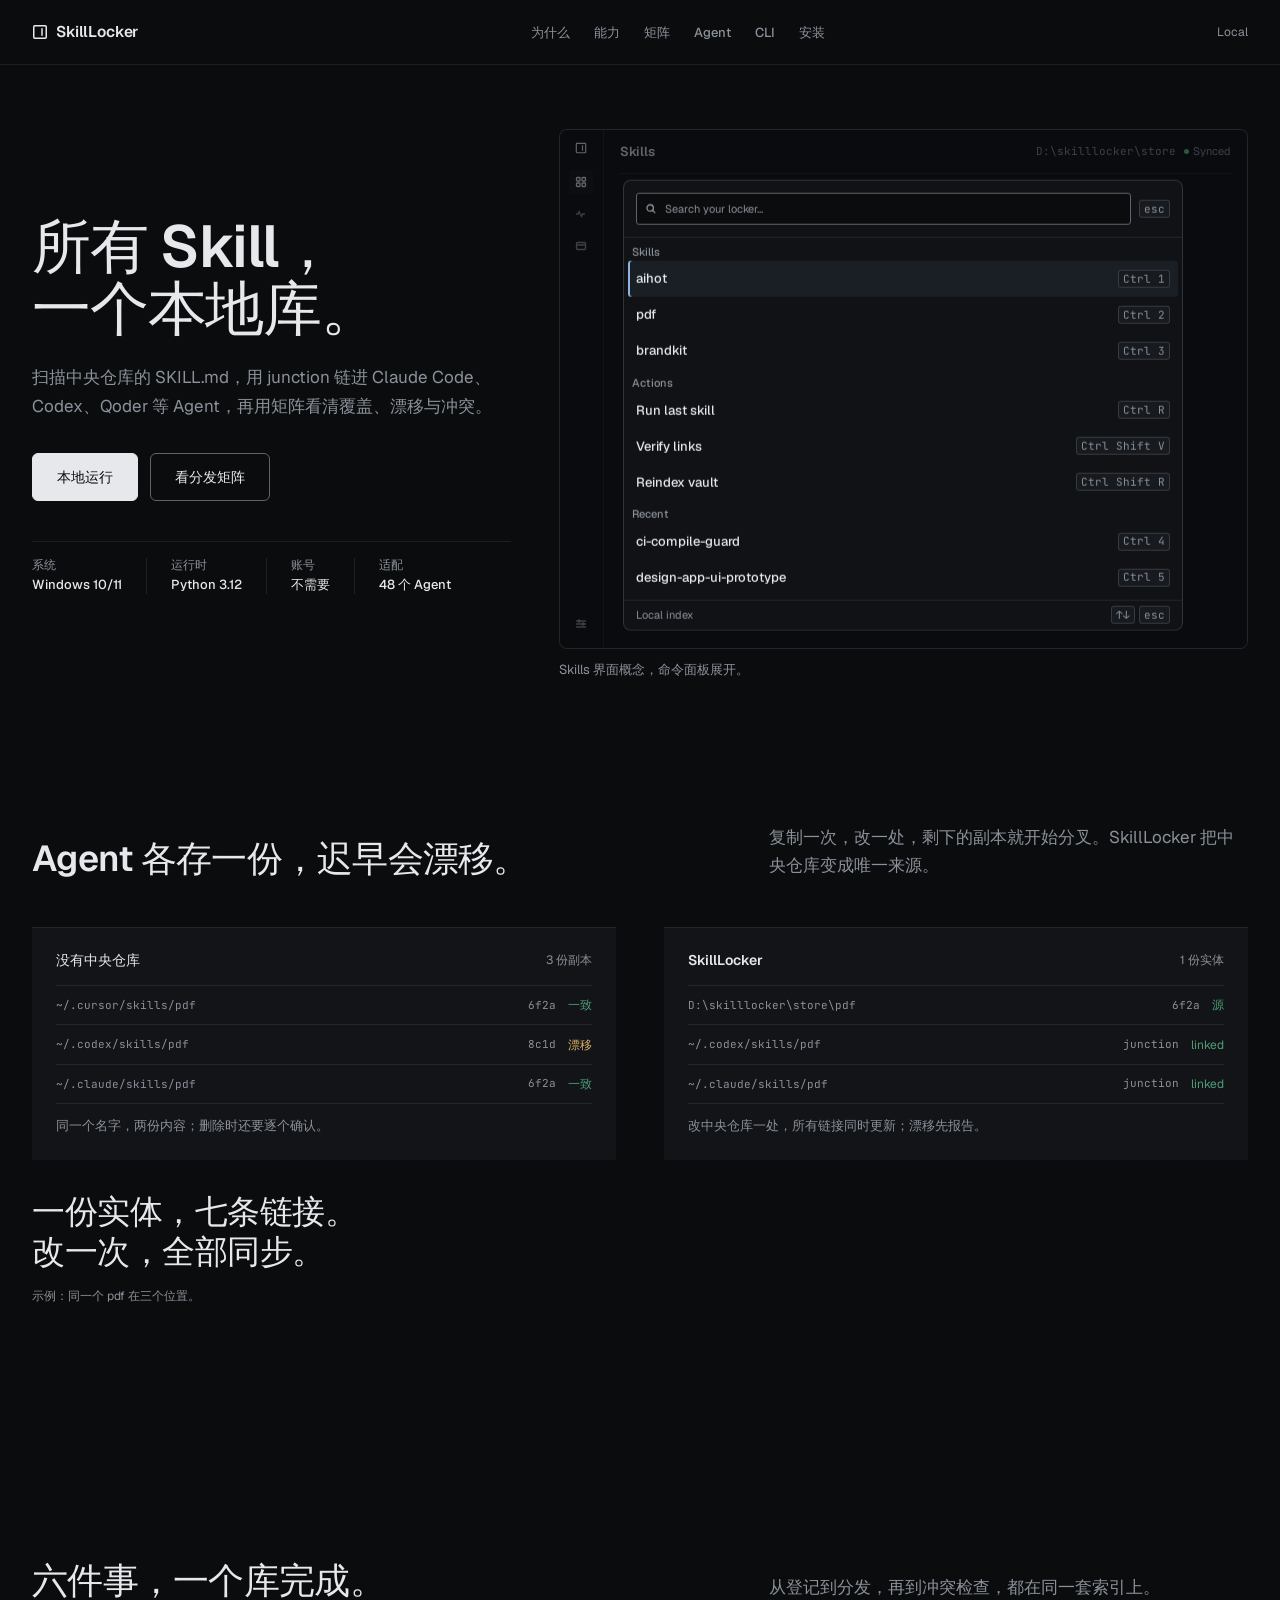
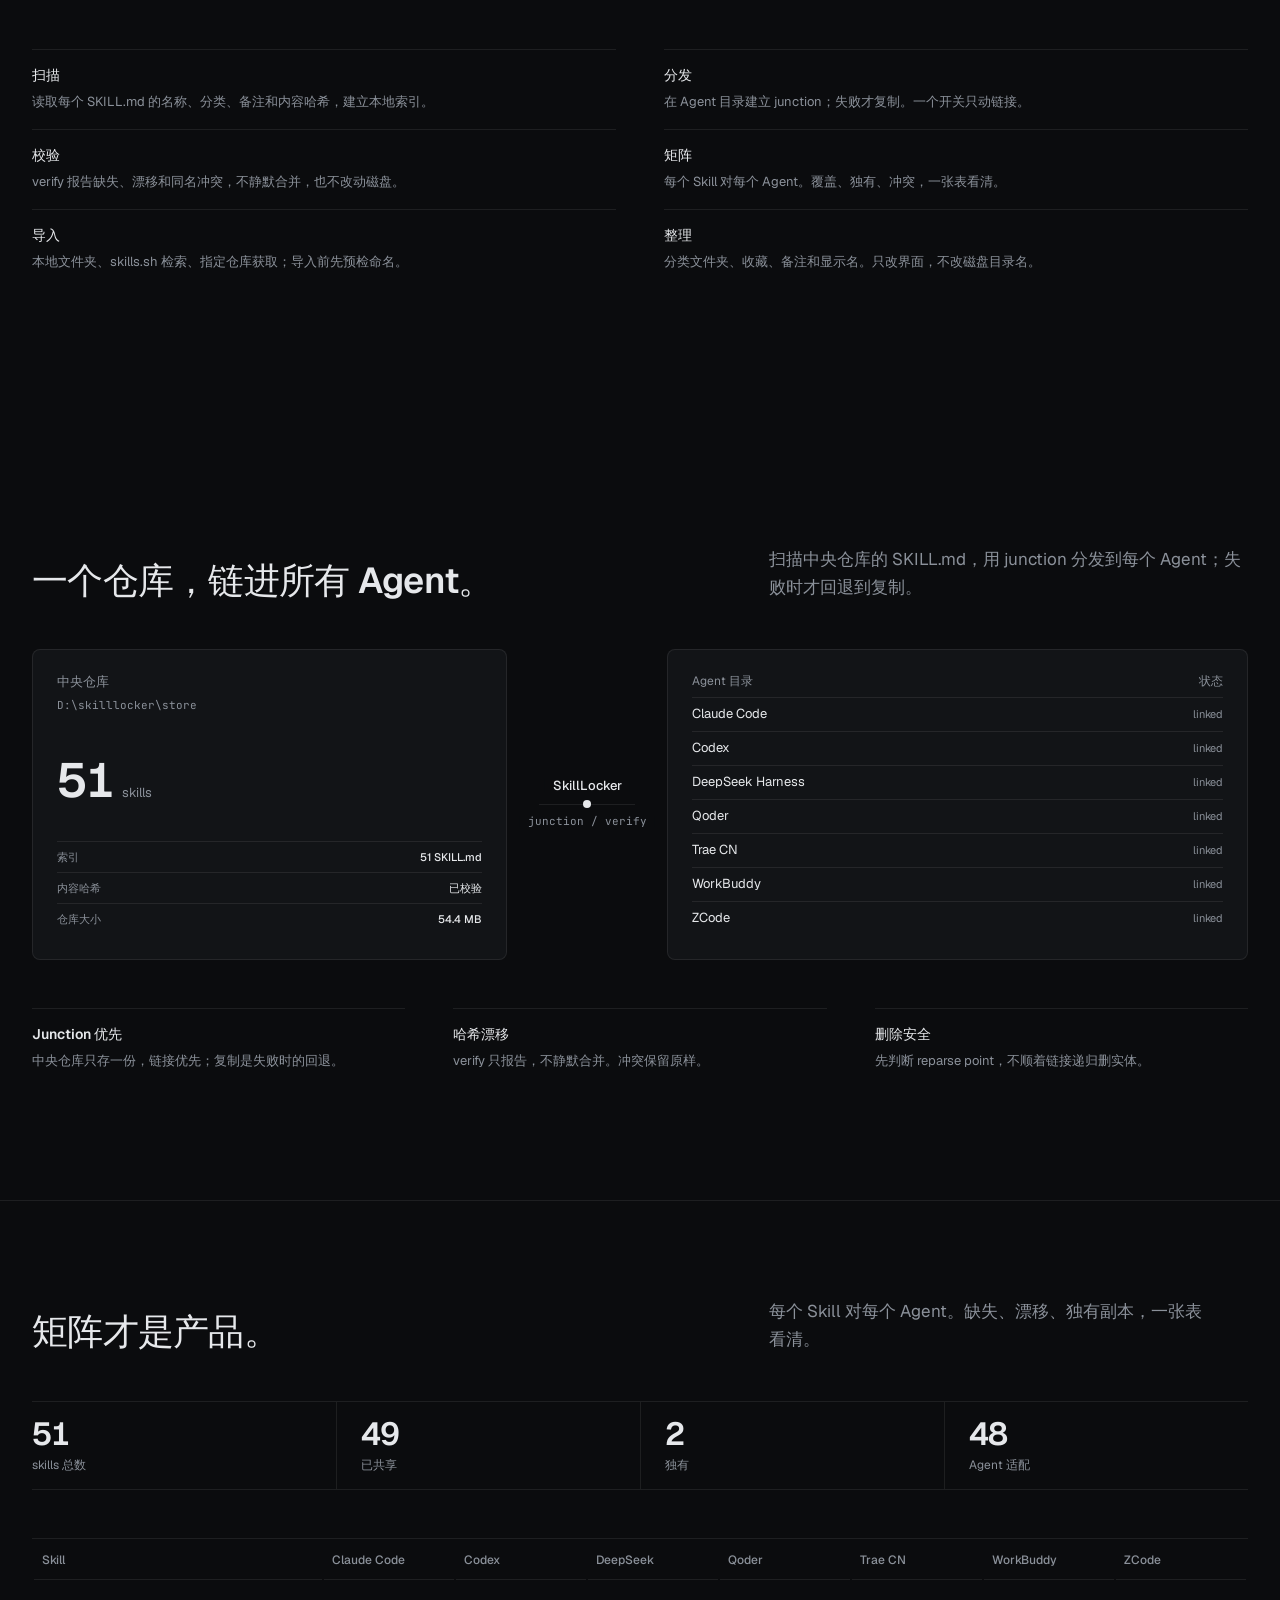
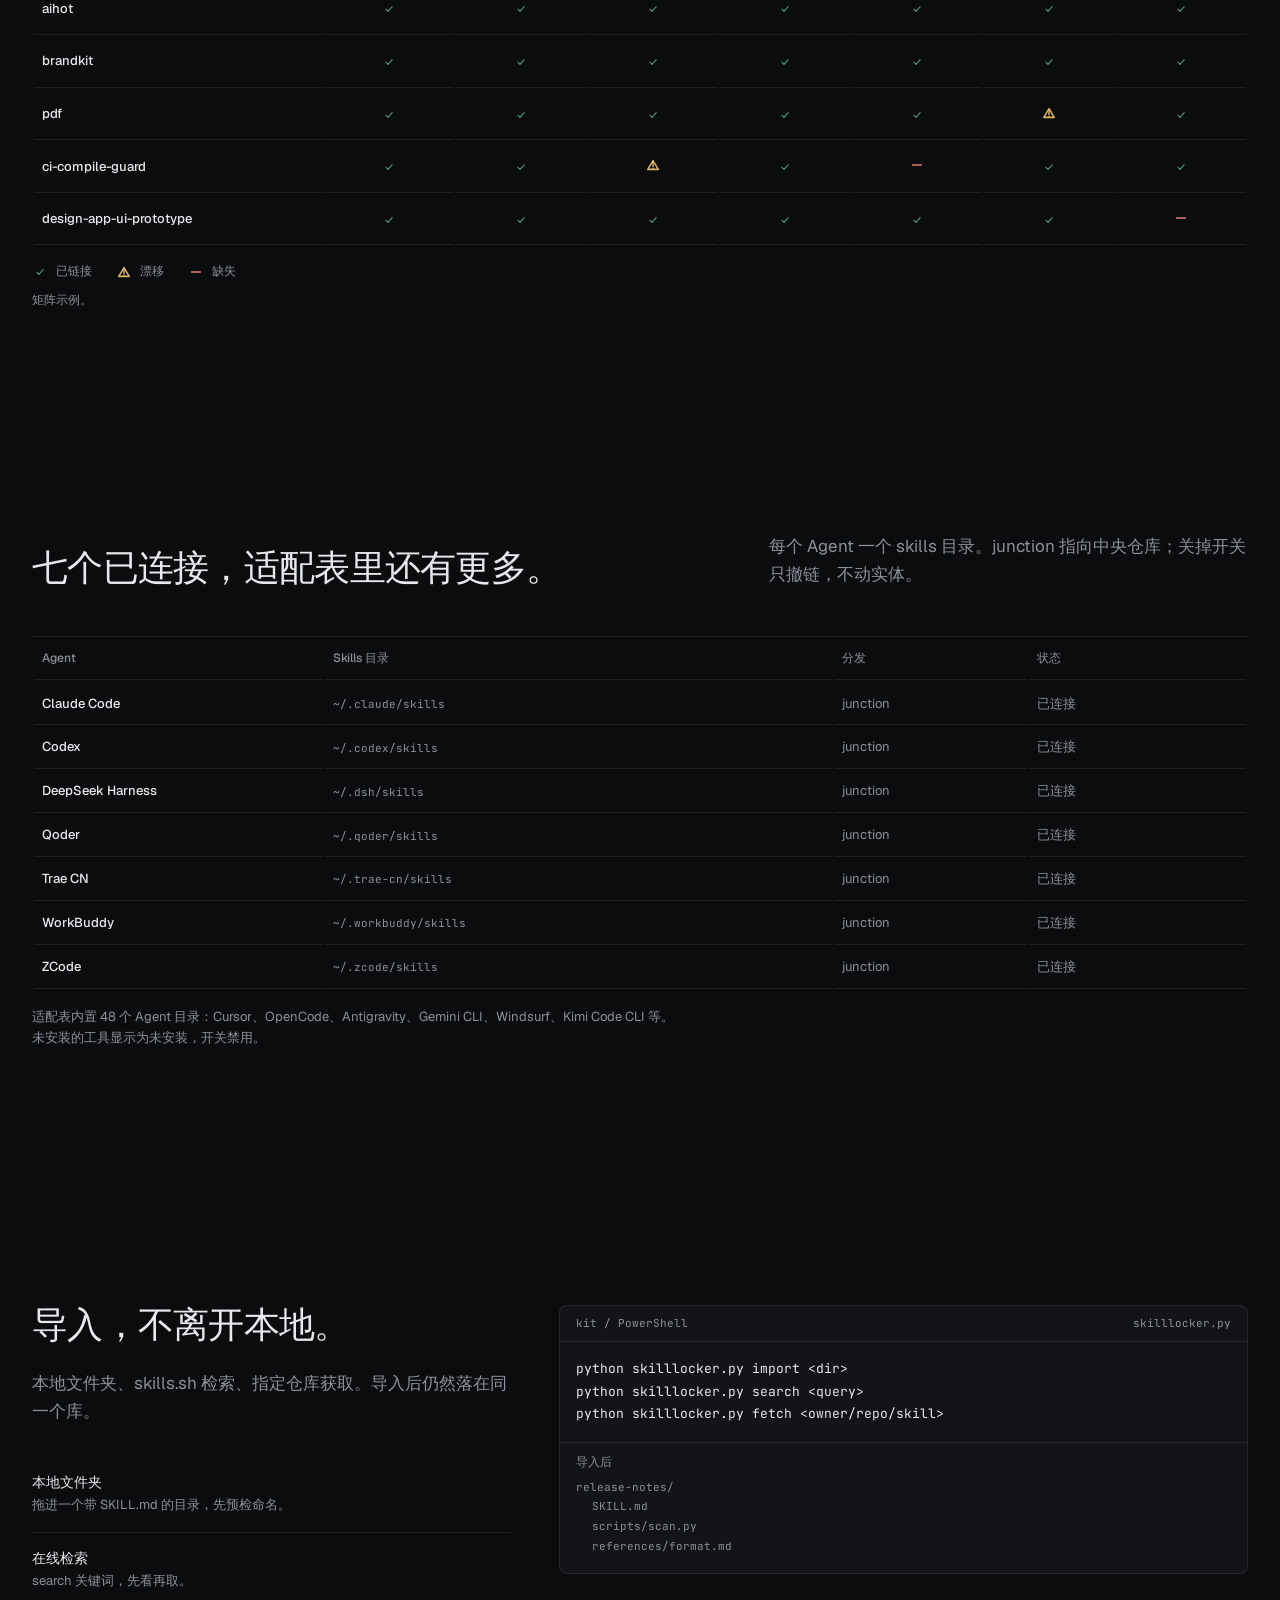
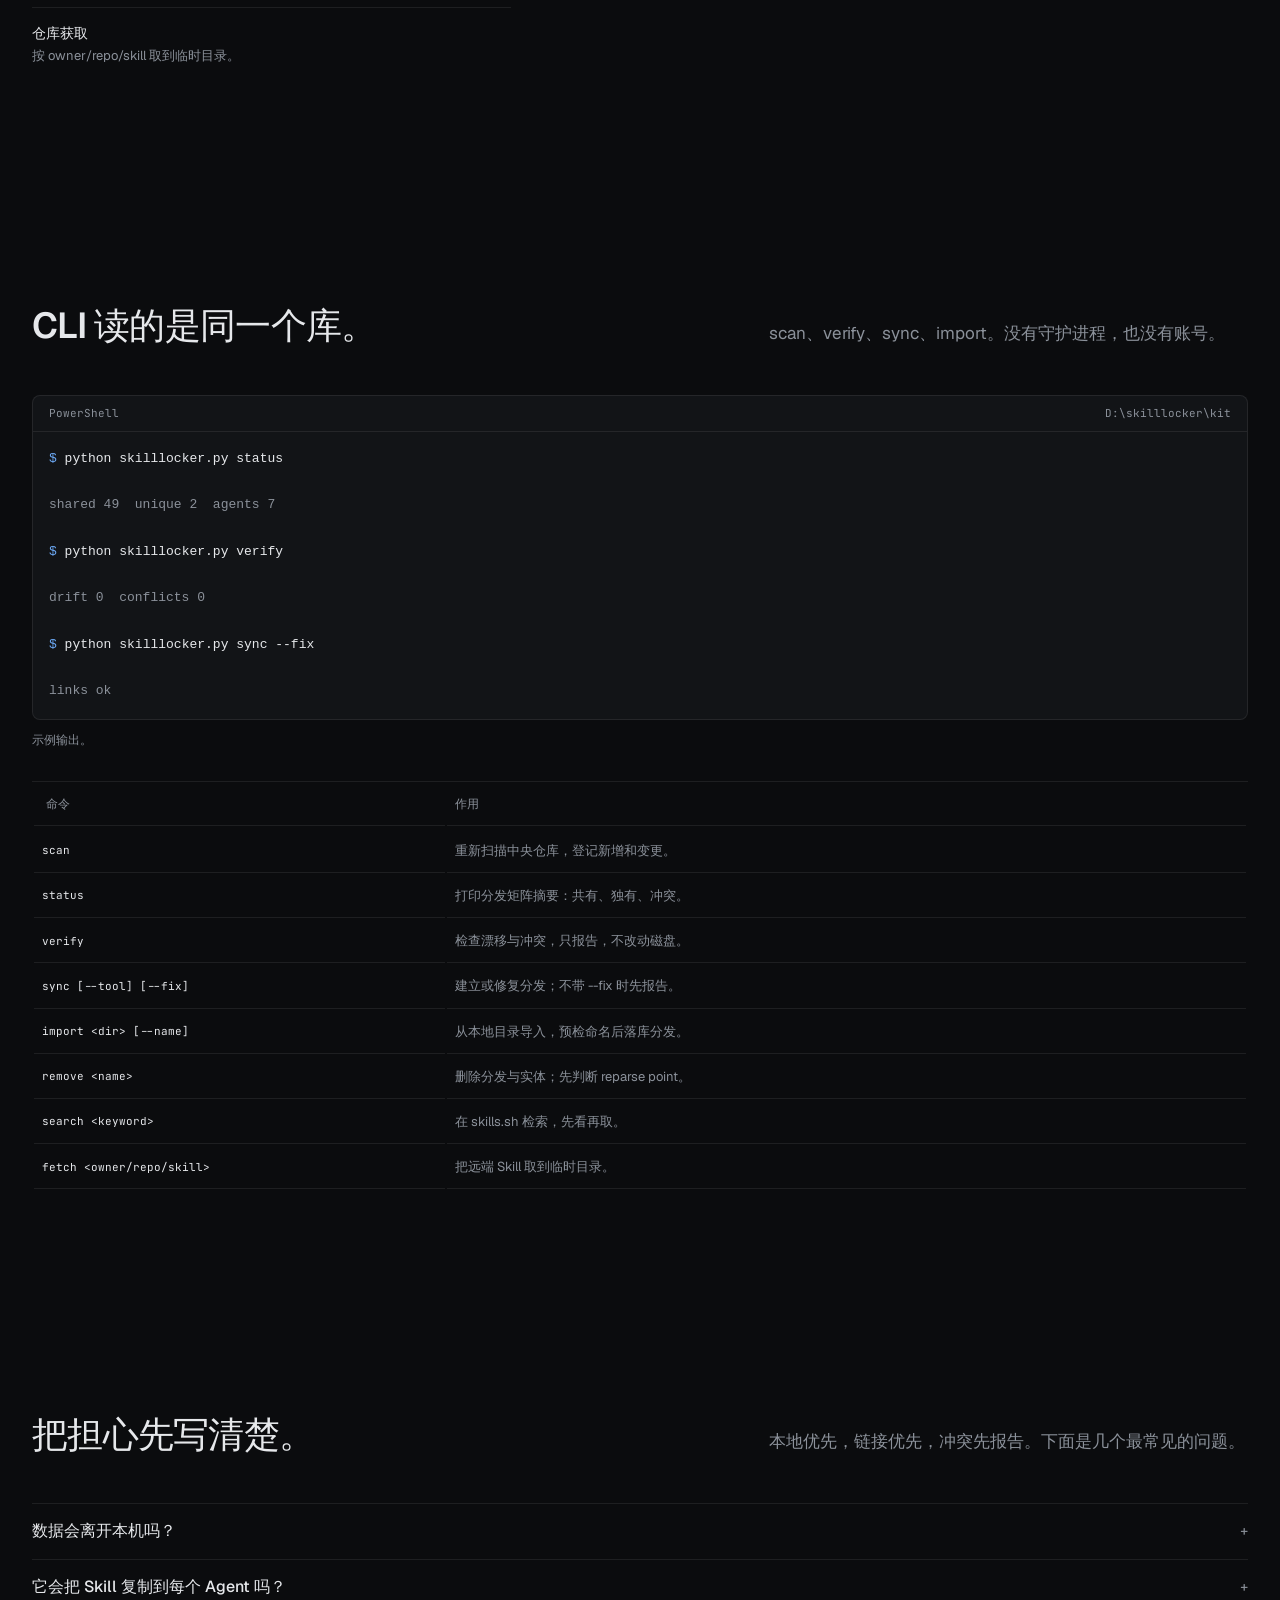
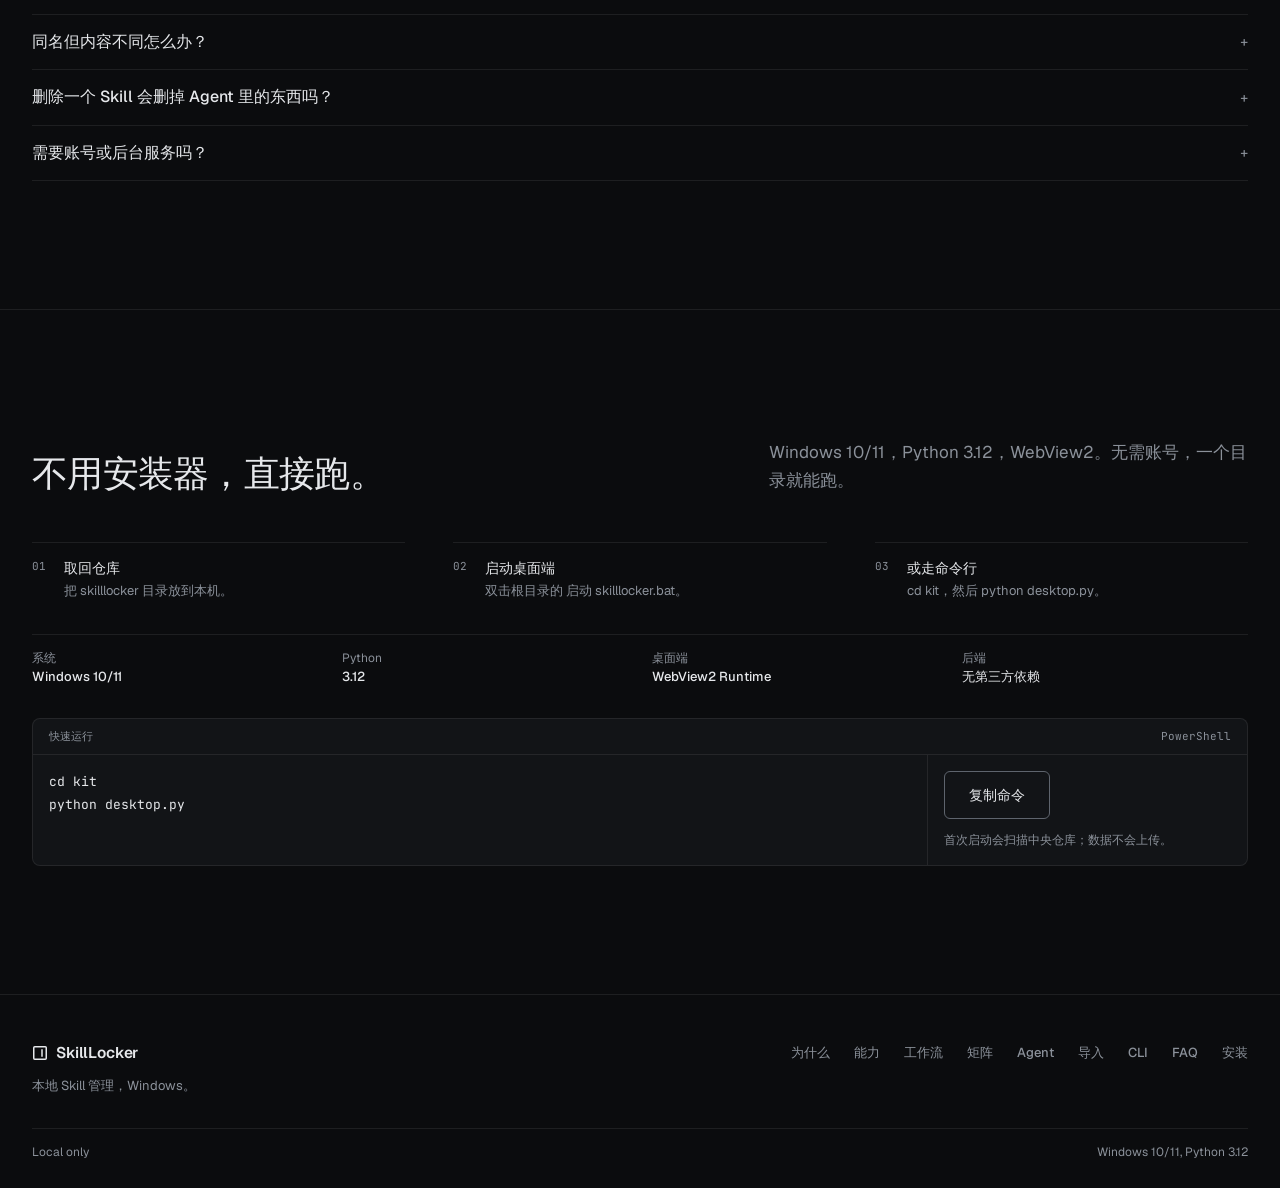
==== docs/index.html @ a091ad14 "docs: publish SkillLocker promotional page" ====
<!doctype html>
<html lang="zh-CN">
<head>
  <meta charset="utf-8">
  <meta name="viewport" content="width=device-width, initial-scale=1">
  <meta name="color-scheme" content="dark">
  <title>SkillLocker, 本地 Skill 管理</title>
  <meta name="description" content="SkillLocker 是 Windows 本地 Skill 管理器：扫描中央仓库，把 Skill 链进各 Agent，并用矩阵查看分发状态。">
  <link rel="stylesheet" href="site.css">
  <script src="site.js" defer></script>
</head>
<body>
  <a class="skip" href="#main">跳到正文</a>

  <header class="site-nav" id="top">
    <div class="container nav-inner">
      <a class="brand" href="#top" aria-label="SkillLocker, 首页">
        <svg class="brand__mark" viewBox="0 0 16 16" fill="none" stroke="currentColor" stroke-width="1.5" aria-hidden="true" focusable="false">
          <rect x="1.75" y="1.75" width="12.5" height="12.5" rx="1"></rect>
          <path d="M10 4.25v7.5"></path>
        </svg>
        <span class="brand__word">SkillLocker</span>
      </a>
      <nav class="nav-links" aria-label="主要导航">
        <a href="#why">为什么</a>
        <a href="#capabilities">能力</a>
        <a href="#matrix">矩阵</a>
        <a href="#agents">Agent</a>
        <a href="#cli">CLI</a>
        <a href="#install">安装</a>
      </nav>
      <span class="nav-state">Local</span>
    </div>
  </header>

  <main id="main">
    <section class="hero" id="product">
      <div class="container hero__grid">
        <div class="hero__copy">
          <h1>所有 Skill，<span class="hero__line">一个本地库。</span></h1>
          <p class="lede">扫描中央仓库的 SKILL.md，用 junction 链进 Claude Code、Codex、Qoder 等 Agent，再用矩阵看清覆盖、漂移与冲突。</p>
          <div class="hero__actions">
            <a class="btn btn--primary" href="#install">本地运行</a>
            <a class="btn btn--quiet" href="#matrix">看分发矩阵</a>
          </div>
          <dl class="hero__meta">
            <div>
              <dt>系统</dt>
              <dd>Windows 10/11</dd>
            </div>
            <div>
              <dt>运行时</dt>
              <dd>Python 3.12</dd>
            </div>
            <div>
              <dt>账号</dt>
              <dd>不需要</dd>
            </div>
            <div>
              <dt>适配</dt>
              <dd>48 个 Agent</dd>
            </div>
          </dl>
        </div>

        <figure class="hero__visual">
          <div class="shot" aria-hidden="true">
            <div class="shot__app">
              <aside class="shot__rail">
                <svg class="shot__mark" viewBox="0 0 16 16" fill="none" stroke="currentColor" stroke-width="1.5" aria-hidden="true" focusable="false">
                  <rect x="1.75" y="1.75" width="12.5" height="12.5" rx="1"></rect>
                  <path d="M10 4.25v7.5"></path>
                </svg>
                <span class="shot__rail-icon is-active">
                  <svg viewBox="0 0 12 12" fill="none" stroke="currentColor" stroke-width="1.3" aria-hidden="true" focusable="false">
                    <rect x="1.5" y="1.5" width="3.5" height="3.5" rx=".7"></rect>
                    <rect x="7" y="1.5" width="3.5" height="3.5" rx=".7"></rect>
                    <rect x="1.5" y="7" width="3.5" height="3.5" rx=".7"></rect>
                    <rect x="7" y="7" width="3.5" height="3.5" rx=".7"></rect>
                  </svg>
                </span>
                <span class="shot__rail-icon">
                  <svg viewBox="0 0 12 12" fill="none" stroke="currentColor" stroke-width="1.3" stroke-linecap="round" aria-hidden="true" focusable="false">
                    <path d="M1.5 6h1.5l1-2.5 2.5 5 1-2.5h2"></path>
                  </svg>
                </span>
                <span class="shot__rail-icon">
                  <svg viewBox="0 0 12 12" fill="none" stroke="currentColor" stroke-width="1.3" aria-hidden="true" focusable="false">
                    <rect x="1.5" y="2.5" width="9" height="7" rx="1"></rect>
                    <path d="M1.5 5h9"></path>
                  </svg>
                </span>
                <span class="shot__rail-icon shot__rail-icon--foot">
                  <svg viewBox="0 0 12 12" fill="none" stroke="currentColor" stroke-width="1.3" stroke-linecap="round" aria-hidden="true" focusable="false">
                    <path d="M1.5 3h9M1.5 6h9M1.5 9h9"></path>
                    <circle cx="4" cy="3" r="1"></circle>
                    <circle cx="8" cy="6" r="1"></circle>
                  </svg>
                </span>
              </aside>

              <div class="shot__main">
                <div class="shot__top">
                  <span class="shot__title">Skills</span>
                  <span class="shot__topmeta">
                    <span class="shot__path">D:\skilllocker\store</span>
                    <span class="shot__sync"><i class="shot__light shot__light--ok"></i>Synced</span>
                  </span>
                </div>
              </div>
            </div>

            <div class="shot__scrim"></div>

            <div class="shot__palette">
              <div class="shot__palette-head">
                <span class="shot__field">
                  <svg viewBox="0 0 12 12" fill="none" stroke="currentColor" stroke-width="1.3" stroke-linecap="round" aria-hidden="true" focusable="false">
                    <circle cx="5.2" cy="5.2" r="3.2"></circle>
                    <path d="m7.6 7.6 2.3 2.3"></path>
                  </svg>
                  <span>Search your locker…</span>
                </span>
                <span class="shot__kbd">esc</span>
              </div>

              <div class="shot__group-title">Skills</div>
              <div class="shot__option is-selected">
                <span class="shot__option-name">aihot</span>
                <span class="shot__kbd">Ctrl 1</span>
              </div>
              <div class="shot__option">
                <span class="shot__option-name">pdf</span>
                <span class="shot__kbd">Ctrl 2</span>
              </div>
              <div class="shot__option">
                <span class="shot__option-name">brandkit</span>
                <span class="shot__kbd">Ctrl 3</span>
              </div>

              <div class="shot__group-title">Actions</div>
              <div class="shot__option">
                <span class="shot__option-name">Run last skill</span>
                <span class="shot__kbd">Ctrl R</span>
              </div>
              <div class="shot__option">
                <span class="shot__option-name">Verify links</span>
                <span class="shot__kbd">Ctrl Shift V</span>
              </div>
              <div class="shot__option">
                <span class="shot__option-name">Reindex vault</span>
                <span class="shot__kbd">Ctrl Shift R</span>
              </div>

              <div class="shot__group-title">Recent</div>
              <div class="shot__option">
                <span class="shot__option-name">ci-compile-guard</span>
                <span class="shot__kbd">Ctrl 4</span>
              </div>
              <div class="shot__option">
                <span class="shot__option-name">design-app-ui-prototype</span>
                <span class="shot__kbd">Ctrl 5</span>
              </div>

              <div class="shot__palette-foot">
                <span>Local index</span>
                <span class="shot__hints"><span class="shot__kbd">↑↓</span><span class="shot__kbd">esc</span></span>
              </div>
            </div>
          </div>
          <figcaption>Skills 界面概念，命令面板展开。</figcaption>
        </figure>
      </div>
    </section>

    <section class="section why" id="why">
      <div class="container">
        <div class="section-head">
          <h2>Agent 各存一份，迟早会漂移。</h2>
          <p>复制一次，改一处，剩下的副本就开始分叉。SkillLocker 把中央仓库变成唯一来源。</p>
        </div>
        <div class="compare">
          <div class="compare__panel">
            <div class="compare__head">
              <span class="compare__label">没有中央仓库</span>
              <span class="compare__meta">3 份副本</span>
            </div>
            <div class="compare__rows">
              <div class="compare__row">
                <span class="compare__path mono">~/.cursor/skills/pdf</span>
                <span class="compare__hash mono">6f2a</span>
                <span class="compare__state compare__state--ok">一致</span>
              </div>
              <div class="compare__row">
                <span class="compare__path mono">~/.codex/skills/pdf</span>
                <span class="compare__hash mono">8c1d</span>
                <span class="compare__state compare__state--warn">漂移</span>
              </div>
              <div class="compare__row">
                <span class="compare__path mono">~/.claude/skills/pdf</span>
                <span class="compare__hash mono">6f2a</span>
                <span class="compare__state compare__state--ok">一致</span>
              </div>
            </div>
            <p class="compare__note">同一个名字，两份内容；删除时还要逐个确认。</p>
          </div>
          <div class="compare__panel">
            <div class="compare__head">
              <span class="compare__label">SkillLocker</span>
              <span class="compare__meta">1 份实体</span>
            </div>
            <div class="compare__rows">
              <div class="compare__row">
                <span class="compare__path mono">D:\skilllocker\store\pdf</span>
                <span class="compare__hash mono">6f2a</span>
                <span class="compare__state compare__state--ok">源</span>
              </div>
              <div class="compare__row">
                <span class="compare__path mono">~/.codex/skills/pdf</span>
                <span class="compare__hash mono">junction</span>
                <span class="compare__state compare__state--ok">linked</span>
              </div>
              <div class="compare__row">
                <span class="compare__path mono">~/.claude/skills/pdf</span>
                <span class="compare__hash mono">junction</span>
                <span class="compare__state compare__state--ok">linked</span>
              </div>
            </div>
            <p class="compare__note">改中央仓库一处，所有链接同时更新；漂移先报告。</p>
          </div>
        </div>
        <p class="why__statement">一份实体，七条链接。<br>改一次，全部同步。</p>
        <p class="section-caption">示例：同一个 pdf 在三个位置。</p>
      </div>
    </section>

    <section class="section capabilities" id="capabilities">
      <div class="container">
        <div class="section-head">
          <h2>六件事，一个库完成。</h2>
          <p>从登记到分发，再到冲突检查，都在同一套索引上。</p>
        </div>
        <div class="capabilities__grid">
          <article>
            <h3>扫描</h3>
            <p>读取每个 SKILL.md 的名称、分类、备注和内容哈希，建立本地索引。</p>
          </article>
          <article>
            <h3>分发</h3>
            <p>在 Agent 目录建立 junction；失败才复制。一个开关只动链接。</p>
          </article>
          <article>
            <h3>校验</h3>
            <p>verify 报告缺失、漂移和同名冲突，不静默合并，也不改动磁盘。</p>
          </article>
          <article>
            <h3>矩阵</h3>
            <p>每个 Skill 对每个 Agent。覆盖、独有、冲突，一张表看清。</p>
          </article>
          <article>
            <h3>导入</h3>
            <p>本地文件夹、skills.sh 检索、指定仓库获取；导入前先预检命名。</p>
          </article>
          <article>
            <h3>整理</h3>
            <p>分类文件夹、收藏、备注和显示名。只改界面，不改磁盘目录名。</p>
          </article>
        </div>
      </div>
    </section>

    <section class="section workflow" id="workflow">
      <div class="container">
        <div class="section-head">
          <h2>一个仓库，链进所有 Agent。</h2>
          <p>扫描中央仓库的 SKILL.md，用 junction 分发到每个 Agent；失败时才回退到复制。</p>
        </div>

        <div class="flow" aria-label="系统图：中央仓库经 SkillLocker 链接到七个 Agent 目录">
          <div class="flow__store">
            <div>
              <div class="flow__label">中央仓库</div>
              <div class="flow__path">D:\skilllocker\store</div>
            </div>
            <div class="flow__count"><b>51</b><span>skills</span></div>
            <dl class="flow__meta">
              <div><dt>索引</dt><dd>51 SKILL.md</dd></div>
              <div><dt>内容哈希</dt><dd>已校验</dd></div>
              <div><dt>仓库大小</dt><dd>54.4 MB</dd></div>
            </dl>
          </div>

          <div class="flow__link" aria-hidden="true">
            <span class="flow__line"></span>
            <span class="flow__node"></span>
            <span class="flow__link-label">SkillLocker</span>
            <span class="flow__link-sub">junction / verify</span>
          </div>

          <div class="flow__agents">
            <div class="flow__agents-head"><span>Agent 目录</span><span>状态</span></div>
            <div class="flow__agent"><span>Claude Code</span><span class="flow__agent-state">linked</span></div>
            <div class="flow__agent"><span>Codex</span><span class="flow__agent-state">linked</span></div>
            <div class="flow__agent"><span>DeepSeek Harness</span><span class="flow__agent-state">linked</span></div>
            <div class="flow__agent"><span>Qoder</span><span class="flow__agent-state">linked</span></div>
            <div class="flow__agent"><span>Trae CN</span><span class="flow__agent-state">linked</span></div>
            <div class="flow__agent"><span>WorkBuddy</span><span class="flow__agent-state">linked</span></div>
            <div class="flow__agent"><span>ZCode</span><span class="flow__agent-state">linked</span></div>
          </div>
        </div>

        <ul class="facts">
          <li>
            <h3>Junction 优先</h3>
            <p>中央仓库只存一份，链接优先；复制是失败时的回退。</p>
          </li>
          <li>
            <h3>哈希漂移</h3>
            <p>verify 只报告，不静默合并。冲突保留原样。</p>
          </li>
          <li>
            <h3>删除安全</h3>
            <p>先判断 reparse point，不顺着链接递归删实体。</p>
          </li>
        </ul>
      </div>
    </section>

    <section class="section matrix" id="matrix">
      <div class="container">
        <div class="section-head">
          <h2>矩阵才是产品。</h2>
          <p>每个 Skill 对每个 Agent。缺失、漂移、独有副本，一张表看清。</p>
        </div>

        <div class="matrix__stats">
          <div class="matrix__stat"><b>51</b><span>skills 总数</span></div>
          <div class="matrix__stat"><b>49</b><span>已共享</span></div>
          <div class="matrix__stat"><b>2</b><span>独有</span></div>
          <div class="matrix__stat"><b>48</b><span>Agent 适配</span></div>
        </div>

        <div class="matrix__wrap" tabindex="0" aria-label="Skill 分发矩阵，可横向滚动">
          <table class="matrix-table">
            <caption class="visually-hidden">Skill 分发矩阵示例</caption>
            <thead>
              <tr>
                <th scope="col">Skill</th>
                <th scope="col"><span class="agent-full">Claude Code</span><span class="agent-short" aria-hidden="true">CC</span></th>
                <th scope="col"><span class="agent-full">Codex</span><span class="agent-short" aria-hidden="true">CX</span></th>
                <th scope="col"><span class="agent-full">DeepSeek</span><span class="agent-short" aria-hidden="true">DS</span></th>
                <th scope="col"><span class="agent-full">Qoder</span><span class="agent-short" aria-hidden="true">QD</span></th>
                <th scope="col"><span class="agent-full">Trae CN</span><span class="agent-short" aria-hidden="true">TR</span></th>
                <th scope="col"><span class="agent-full">WorkBuddy</span><span class="agent-short" aria-hidden="true">WB</span></th>
                <th scope="col"><span class="agent-full">ZCode</span><span class="agent-short" aria-hidden="true">ZC</span></th>
              </tr>
            </thead>
            <tbody>
              <tr>
                <th scope="row">aihot</th>
                <td><span class="mark mark--ok"><svg viewBox="0 0 12 12" fill="none" stroke="currentColor" stroke-width="1.3" stroke-linecap="round" stroke-linejoin="round" aria-hidden="true" focusable="false"><path d="M2.25 6.25 4.8 8.8 9.8 3.2"></path></svg><span class="visually-hidden">已链接</span></span></td>
                <td><span class="mark mark--ok"><svg viewBox="0 0 12 12" fill="none" stroke="currentColor" stroke-width="1.3" stroke-linecap="round" stroke-linejoin="round" aria-hidden="true" focusable="false"><path d="M2.25 6.25 4.8 8.8 9.8 3.2"></path></svg><span class="visually-hidden">已链接</span></span></td>
                <td><span class="mark mark--ok"><svg viewBox="0 0 12 12" fill="none" stroke="currentColor" stroke-width="1.3" stroke-linecap="round" stroke-linejoin="round" aria-hidden="true" focusable="false"><path d="M2.25 6.25 4.8 8.8 9.8 3.2"></path></svg><span class="visually-hidden">已链接</span></span></td>
                <td><span class="mark mark--ok"><svg viewBox="0 0 12 12" fill="none" stroke="currentColor" stroke-width="1.3" stroke-linecap="round" stroke-linejoin="round" aria-hidden="true" focusable="false"><path d="M2.25 6.25 4.8 8.8 9.8 3.2"></path></svg><span class="visually-hidden">已链接</span></span></td>
                <td><span class="mark mark--ok"><svg viewBox="0 0 12 12" fill="none" stroke="currentColor" stroke-width="1.3" stroke-linecap="round" stroke-linejoin="round" aria-hidden="true" focusable="false"><path d="M2.25 6.25 4.8 8.8 9.8 3.2"></path></svg><span class="visually-hidden">已链接</span></span></td>
                <td><span class="mark mark--ok"><svg viewBox="0 0 12 12" fill="none" stroke="currentColor" stroke-width="1.3" stroke-linecap="round" stroke-linejoin="round" aria-hidden="true" focusable="false"><path d="M2.25 6.25 4.8 8.8 9.8 3.2"></path></svg><span class="visually-hidden">已链接</span></span></td>
                <td><span class="mark mark--ok"><svg viewBox="0 0 12 12" fill="none" stroke="currentColor" stroke-width="1.3" stroke-linecap="round" stroke-linejoin="round" aria-hidden="true" focusable="false"><path d="M2.25 6.25 4.8 8.8 9.8 3.2"></path></svg><span class="visually-hidden">已链接</span></span></td>
              </tr>
              <tr>
                <th scope="row">brandkit</th>
                <td><span class="mark mark--ok"><svg viewBox="0 0 12 12" fill="none" stroke="currentColor" stroke-width="1.3" stroke-linecap="round" stroke-linejoin="round" aria-hidden="true" focusable="false"><path d="M2.25 6.25 4.8 8.8 9.8 3.2"></path></svg><span class="visually-hidden">已链接</span></span></td>
                <td><span class="mark mark--ok"><svg viewBox="0 0 12 12" fill="none" stroke="currentColor" stroke-width="1.3" stroke-linecap="round" stroke-linejoin="round" aria-hidden="true" focusable="false"><path d="M2.25 6.25 4.8 8.8 9.8 3.2"></path></svg><span class="visually-hidden">已链接</span></span></td>
                <td><span class="mark mark--ok"><svg viewBox="0 0 12 12" fill="none" stroke="currentColor" stroke-width="1.3" stroke-linecap="round" stroke-linejoin="round" aria-hidden="true" focusable="false"><path d="M2.25 6.25 4.8 8.8 9.8 3.2"></path></svg><span class="visually-hidden">已链接</span></span></td>
                <td><span class="mark mark--ok"><svg viewBox="0 0 12 12" fill="none" stroke="currentColor" stroke-width="1.3" stroke-linecap="round" stroke-linejoin="round" aria-hidden="true" focusable="false"><path d="M2.25 6.25 4.8 8.8 9.8 3.2"></path></svg><span class="visually-hidden">已链接</span></span></td>
                <td><span class="mark mark--ok"><svg viewBox="0 0 12 12" fill="none" stroke="currentColor" stroke-width="1.3" stroke-linecap="round" stroke-linejoin="round" aria-hidden="true" focusable="false"><path d="M2.25 6.25 4.8 8.8 9.8 3.2"></path></svg><span class="visually-hidden">已链接</span></span></td>
                <td><span class="mark mark--ok"><svg viewBox="0 0 12 12" fill="none" stroke="currentColor" stroke-width="1.3" stroke-linecap="round" stroke-linejoin="round" aria-hidden="true" focusable="false"><path d="M2.25 6.25 4.8 8.8 9.8 3.2"></path></svg><span class="visually-hidden">已链接</span></span></td>
                <td><span class="mark mark--ok"><svg viewBox="0 0 12 12" fill="none" stroke="currentColor" stroke-width="1.3" stroke-linecap="round" stroke-linejoin="round" aria-hidden="true" focusable="false"><path d="M2.25 6.25 4.8 8.8 9.8 3.2"></path></svg><span class="visually-hidden">已链接</span></span></td>
              </tr>
              <tr>
                <th scope="row">pdf</th>
                <td><span class="mark mark--ok"><svg viewBox="0 0 12 12" fill="none" stroke="currentColor" stroke-width="1.3" stroke-linecap="round" stroke-linejoin="round" aria-hidden="true" focusable="false"><path d="M2.25 6.25 4.8 8.8 9.8 3.2"></path></svg><span class="visually-hidden">已链接</span></span></td>
                <td><span class="mark mark--ok"><svg viewBox="0 0 12 12" fill="none" stroke="currentColor" stroke-width="1.3" stroke-linecap="round" stroke-linejoin="round" aria-hidden="true" focusable="false"><path d="M2.25 6.25 4.8 8.8 9.8 3.2"></path></svg><span class="visually-hidden">已链接</span></span></td>
                <td><span class="mark mark--ok"><svg viewBox="0 0 12 12" fill="none" stroke="currentColor" stroke-width="1.3" stroke-linecap="round" stroke-linejoin="round" aria-hidden="true" focusable="false"><path d="M2.25 6.25 4.8 8.8 9.8 3.2"></path></svg><span class="visually-hidden">已链接</span></span></td>
                <td><span class="mark mark--ok"><svg viewBox="0 0 12 12" fill="none" stroke="currentColor" stroke-width="1.3" stroke-linecap="round" stroke-linejoin="round" aria-hidden="true" focusable="false"><path d="M2.25 6.25 4.8 8.8 9.8 3.2"></path></svg><span class="visually-hidden">已链接</span></span></td>
                <td><span class="mark mark--ok"><svg viewBox="0 0 12 12" fill="none" stroke="currentColor" stroke-width="1.3" stroke-linecap="round" stroke-linejoin="round" aria-hidden="true" focusable="false"><path d="M2.25 6.25 4.8 8.8 9.8 3.2"></path></svg><span class="visually-hidden">已链接</span></span></td>
                <td><span class="mark mark--warn"><svg viewBox="0 0 12 12" fill="none" stroke="currentColor" stroke-width="1.3" stroke-linecap="round" stroke-linejoin="round" aria-hidden="true" focusable="false"><path d="M6 2.25 10.5 9.75h-9z"></path><path d="M6 4.75v2.5"></path><path d="M6 8.75h.01"></path></svg><span class="visually-hidden">漂移</span></span></td>
                <td><span class="mark mark--ok"><svg viewBox="0 0 12 12" fill="none" stroke="currentColor" stroke-width="1.3" stroke-linecap="round" stroke-linejoin="round" aria-hidden="true" focusable="false"><path d="M2.25 6.25 4.8 8.8 9.8 3.2"></path></svg><span class="visually-hidden">已链接</span></span></td>
              </tr>
              <tr>
                <th scope="row">ci-compile-guard</th>
                <td><span class="mark mark--ok"><svg viewBox="0 0 12 12" fill="none" stroke="currentColor" stroke-width="1.3" stroke-linecap="round" stroke-linejoin="round" aria-hidden="true" focusable="false"><path d="M2.25 6.25 4.8 8.8 9.8 3.2"></path></svg><span class="visually-hidden">已链接</span></span></td>
                <td><span class="mark mark--ok"><svg viewBox="0 0 12 12" fill="none" stroke="currentColor" stroke-width="1.3" stroke-linecap="round" stroke-linejoin="round" aria-hidden="true" focusable="false"><path d="M2.25 6.25 4.8 8.8 9.8 3.2"></path></svg><span class="visually-hidden">已链接</span></span></td>
                <td><span class="mark mark--warn"><svg viewBox="0 0 12 12" fill="none" stroke="currentColor" stroke-width="1.3" stroke-linecap="round" stroke-linejoin="round" aria-hidden="true" focusable="false"><path d="M6 2.25 10.5 9.75h-9z"></path><path d="M6 4.75v2.5"></path><path d="M6 8.75h.01"></path></svg><span class="visually-hidden">漂移</span></span></td>
                <td><span class="mark mark--ok"><svg viewBox="0 0 12 12" fill="none" stroke="currentColor" stroke-width="1.3" stroke-linecap="round" stroke-linejoin="round" aria-hidden="true" focusable="false"><path d="M2.25 6.25 4.8 8.8 9.8 3.2"></path></svg><span class="visually-hidden">已链接</span></span></td>
                <td><span class="mark mark--missing"><svg viewBox="0 0 12 12" fill="none" stroke="currentColor" stroke-width="1.3" stroke-linecap="round" aria-hidden="true" focusable="false"><path d="M2.25 6h7.5"></path></svg><span class="visually-hidden">缺失</span></span></td>
                <td><span class="mark mark--ok"><svg viewBox="0 0 12 12" fill="none" stroke="currentColor" stroke-width="1.3" stroke-linecap="round" stroke-linejoin="round" aria-hidden="true" focusable="false"><path d="M2.25 6.25 4.8 8.8 9.8 3.2"></path></svg><span class="visually-hidden">已链接</span></span></td>
                <td><span class="mark mark--ok"><svg viewBox="0 0 12 12" fill="none" stroke="currentColor" stroke-width="1.3" stroke-linecap="round" stroke-linejoin="round" aria-hidden="true" focusable="false"><path d="M2.25 6.25 4.8 8.8 9.8 3.2"></path></svg><span class="visually-hidden">已链接</span></span></td>
              </tr>
              <tr>
                <th scope="row">design-app-ui-prototype</th>
                <td><span class="mark mark--ok"><svg viewBox="0 0 12 12" fill="none" stroke="currentColor" stroke-width="1.3" stroke-linecap="round" stroke-linejoin="round" aria-hidden="true" focusable="false"><path d="M2.25 6.25 4.8 8.8 9.8 3.2"></path></svg><span class="visually-hidden">已链接</span></span></td>
                <td><span class="mark mark--ok"><svg viewBox="0 0 12 12" fill="none" stroke="currentColor" stroke-width="1.3" stroke-linecap="round" stroke-linejoin="round" aria-hidden="true" focusable="false"><path d="M2.25 6.25 4.8 8.8 9.8 3.2"></path></svg><span class="visually-hidden">已链接</span></span></td>
                <td><span class="mark mark--ok"><svg viewBox="0 0 12 12" fill="none" stroke="currentColor" stroke-width="1.3" stroke-linecap="round" stroke-linejoin="round" aria-hidden="true" focusable="false"><path d="M2.25 6.25 4.8 8.8 9.8 3.2"></path></svg><span class="visually-hidden">已链接</span></span></td>
                <td><span class="mark mark--ok"><svg viewBox="0 0 12 12" fill="none" stroke="currentColor" stroke-width="1.3" stroke-linecap="round" stroke-linejoin="round" aria-hidden="true" focusable="false"><path d="M2.25 6.25 4.8 8.8 9.8 3.2"></path></svg><span class="visually-hidden">已链接</span></span></td>
                <td><span class="mark mark--ok"><svg viewBox="0 0 12 12" fill="none" stroke="currentColor" stroke-width="1.3" stroke-linecap="round" stroke-linejoin="round" aria-hidden="true" focusable="false"><path d="M2.25 6.25 4.8 8.8 9.8 3.2"></path></svg><span class="visually-hidden">已链接</span></span></td>
                <td><span class="mark mark--ok"><svg viewBox="0 0 12 12" fill="none" stroke="currentColor" stroke-width="1.3" stroke-linecap="round" stroke-linejoin="round" aria-hidden="true" focusable="false"><path d="M2.25 6.25 4.8 8.8 9.8 3.2"></path></svg><span class="visually-hidden">已链接</span></span></td>
                <td><span class="mark mark--missing"><svg viewBox="0 0 12 12" fill="none" stroke="currentColor" stroke-width="1.3" stroke-linecap="round" aria-hidden="true" focusable="false"><path d="M2.25 6h7.5"></path></svg><span class="visually-hidden">缺失</span></span></td>
              </tr>
            </tbody>
          </table>
        </div>

        <div class="matrix-legend">
          <span class="legend__item"><span class="mark mark--ok"><svg viewBox="0 0 12 12" fill="none" stroke="currentColor" stroke-width="1.3" stroke-linecap="round" stroke-linejoin="round" aria-hidden="true" focusable="false"><path d="M2.25 6.25 4.8 8.8 9.8 3.2"></path></svg></span>已链接</span>
          <span class="legend__item"><span class="mark mark--warn"><svg viewBox="0 0 12 12" fill="none" stroke="currentColor" stroke-width="1.3" stroke-linecap="round" stroke-linejoin="round" aria-hidden="true" focusable="false"><path d="M6 2.25 10.5 9.75h-9z"></path><path d="M6 4.75v2.5"></path><path d="M6 8.75h.01"></path></svg></span>漂移</span>
          <span class="legend__item"><span class="mark mark--missing"><svg viewBox="0 0 12 12" fill="none" stroke="currentColor" stroke-width="1.3" stroke-linecap="round" aria-hidden="true" focusable="false"><path d="M2.25 6h7.5"></path></svg></span>缺失</span>
        </div>
        <p class="matrix__caption"><span class="matrix__hint-full">矩阵示例。</span><span class="matrix__hint-compact">矩阵示例。列顺序：Claude Code, Codex, DeepSeek, Qoder, Trae CN, WorkBuddy, ZCode。</span></p>
      </div>
    </section>

    <section class="section agents" id="agents">
      <div class="container">
        <div class="section-head">
          <h2>七个已连接，适配表里还有更多。</h2>
          <p>每个 Agent 一个 skills 目录。junction 指向中央仓库；关掉开关只撤链，不动实体。</p>
        </div>
        <div class="agent-table__wrap">
          <table class="agent-table">
            <caption class="visually-hidden">当前连接的 Agent 与 skills 目录</caption>
            <thead>
              <tr>
                <th scope="col">Agent</th>
                <th scope="col">Skills 目录</th>
                <th scope="col" class="agent-dispatch">分发</th>
                <th scope="col">状态</th>
              </tr>
            </thead>
            <tbody>
              <tr><th scope="row">Claude Code</th><td class="mono">~/.claude/skills</td><td class="agent-dispatch">junction</td><td>已连接</td></tr>
              <tr><th scope="row">Codex</th><td class="mono">~/.codex/skills</td><td class="agent-dispatch">junction</td><td>已连接</td></tr>
              <tr><th scope="row">DeepSeek Harness</th><td class="mono">~/.dsh/skills</td><td class="agent-dispatch">junction</td><td>已连接</td></tr>
              <tr><th scope="row">Qoder</th><td class="mono">~/.qoder/skills</td><td class="agent-dispatch">junction</td><td>已连接</td></tr>
              <tr><th scope="row">Trae CN</th><td class="mono">~/.trae-cn/skills</td><td class="agent-dispatch">junction</td><td>已连接</td></tr>
              <tr><th scope="row">WorkBuddy</th><td class="mono">~/.workbuddy/skills</td><td class="agent-dispatch">junction</td><td>已连接</td></tr>
              <tr><th scope="row">ZCode</th><td class="mono">~/.zcode/skills</td><td class="agent-dispatch">junction</td><td>已连接</td></tr>
            </tbody>
          </table>
        </div>
        <p class="agent-note">适配表内置 48 个 Agent 目录：Cursor、OpenCode、Antigravity、Gemini CLI、Windsurf、Kimi Code CLI 等。未安装的工具显示为未安装，开关禁用。</p>
      </div>
    </section>

    <section class="section import" id="import">
      <div class="container split">
        <div class="split__copy import__copy">
          <h2>导入，不离开本地。</h2>
          <p class="section-lede">本地文件夹、skills.sh 检索、指定仓库获取。导入后仍然落在同一个库。</p>
          <ul class="modes">
            <li>
              <h3>本地文件夹</h3>
              <p>拖进一个带 SKILL.md 的目录，先预检命名。</p>
            </li>
            <li>
              <h3>在线检索</h3>
              <p>search 关键词，先看再取。</p>
            </li>
            <li>
              <h3>仓库获取</h3>
              <p>按 owner/repo/skill 取到临时目录。</p>
            </li>
          </ul>
        </div>
        <div class="split__panel import__panel">
          <div class="panel">
            <div class="panel__head"><span>kit / PowerShell</span><span>skilllocker.py</span></div>
            <pre><code>python skilllocker.py import &lt;dir&gt;
python skilllocker.py search &lt;query&gt;
python skilllocker.py fetch &lt;owner/repo/skill&gt;</code></pre>
            <div class="panel__sub">
              <div class="panel__subhead">导入后</div>
              <div class="tree">
                <div class="tree__row">release-notes/</div>
                <div class="tree__row tree__row--indent">SKILL.md</div>
                <div class="tree__row tree__row--indent">scripts/scan.py</div>
                <div class="tree__row tree__row--indent">references/format.md</div>
              </div>
            </div>
          </div>
        </div>
      </div>
    </section>

    <section class="section cli" id="cli">
      <div class="container">
        <div class="section-head">
          <h2>CLI 读的是同一个库。</h2>
          <p>scan、verify、sync、import。没有守护进程，也没有账号。</p>
        </div>
        <div class="terminal terminal--wide">
          <div class="panel__head"><span>PowerShell</span><span>D:\skilllocker\kit</span></div>
          <pre><code><span class="term__cmd"><span class="term__prompt">$</span> python skilllocker.py status</span>
<span class="term__out">shared 49  unique 2  agents 7</span>
<span class="term__cmd"><span class="term__prompt">$</span> python skilllocker.py verify</span>
<span class="term__out">drift 0  conflicts 0</span>
<span class="term__cmd"><span class="term__prompt">$</span> python skilllocker.py sync --fix</span>
<span class="term__out">links ok</span></code></pre>
        </div>
        <p class="terminal__caption">示例输出。</p>

        <div class="cli-table">
          <table>
            <caption class="visually-hidden">SkillLocker CLI 命令</caption>
            <thead>
              <tr><th scope="col">命令</th><th scope="col">作用</th></tr>
            </thead>
            <tbody>
              <tr><td class="mono">scan</td><td>重新扫描中央仓库，登记新增和变更。</td></tr>
              <tr><td class="mono">status</td><td>打印分发矩阵摘要：共有、独有、冲突。</td></tr>
              <tr><td class="mono">verify</td><td>检查漂移与冲突，只报告，不改动磁盘。</td></tr>
              <tr><td class="mono">sync [--tool] [--fix]</td><td>建立或修复分发；不带 --fix 时先报告。</td></tr>
              <tr><td class="mono">import &lt;dir&gt; [--name]</td><td>从本地目录导入，预检命名后落库分发。</td></tr>
              <tr><td class="mono">remove &lt;name&gt;</td><td>删除分发与实体；先判断 reparse point。</td></tr>
              <tr><td class="mono">search &lt;keyword&gt;</td><td>在 skills.sh 检索，先看再取。</td></tr>
              <tr><td class="mono">fetch &lt;owner/repo/skill&gt;</td><td>把远端 Skill 取到临时目录。</td></tr>
            </tbody>
          </table>
        </div>
      </div>
    </section>

    <section class="section faq" id="faq">
      <div class="container">
        <div class="section-head">
          <h2>把担心先写清楚。</h2>
          <p>本地优先，链接优先，冲突先报告。下面是几个最常见的问题。</p>
        </div>
        <div class="faq__list">
          <details>
            <summary>数据会离开本机吗？</summary>
            <p>技能库、索引和分发都在本地。只有 search 和 fetch 会访问网络；scan、status、verify、sync 不联网。</p>
          </details>
          <details>
            <summary>它会把 Skill 复制到每个 Agent 吗？</summary>
            <p>优先 junction。junction 失败时才回退到复制；复制也会记录内容和哈希。</p>
          </details>
          <details>
            <summary>同名但内容不同怎么办？</summary>
            <p>标为冲突。verify 只报告，不自动覆盖；你可以查看差异，再决定保留哪一份。</p>
          </details>
          <details>
            <summary>删除一个 Skill 会删掉 Agent 里的东西吗？</summary>
            <p>不会顺着链接递归删实体。撤链和删实体分开；删除前先判断 reparse point。</p>
          </details>
          <details>
            <summary>需要账号或后台服务吗？</summary>
            <p>不需要。桌面端是 pywebview，后端与 CLI 无第三方依赖，数据落在本地 SQLite 与文件系统。</p>
          </details>
        </div>
      </div>
    </section>

    <section class="section install" id="install">
      <div class="container">
        <div class="section-head">
          <h2>不用安装器，直接跑。</h2>
          <p>Windows 10/11，Python 3.12，WebView2。无需账号，一个目录就能跑。</p>
        </div>
        <ol class="steps steps--row">
          <li>
            <h3>取回仓库</h3>
            <p>把 skilllocker 目录放到本机。</p>
          </li>
          <li>
            <h3>启动桌面端</h3>
            <p>双击根目录的 启动 skilllocker.bat。</p>
          </li>
          <li>
            <h3>或走命令行</h3>
            <p>cd kit，然后 python desktop.py。</p>
          </li>
        </ol>
        <dl class="requirements">
          <div><dt>系统</dt><dd>Windows 10/11</dd></div>
          <div><dt>Python</dt><dd>3.12</dd></div>
          <div><dt>桌面端</dt><dd>WebView2 Runtime</dd></div>
          <div><dt>后端</dt><dd>无第三方依赖</dd></div>
        </dl>
        <div class="panel install__panel--wide">
          <div class="panel__head"><span>快速运行</span><span>PowerShell</span></div>
          <div class="install__panel-body">
            <pre><code id="install-code">cd kit
python desktop.py</code></pre>
            <div class="install__side">
              <div class="install__actions">
                <button class="btn btn--quiet" type="button" data-copy-target="#install-code">复制命令</button>
                <span class="copy-status" data-copy-status aria-live="polite"></span>
              </div>
              <p class="install__note">首次启动会扫描中央仓库；数据不会上传。</p>
            </div>
          </div>
        </div>
      </div>
    </section>
  </main>

  <footer class="footer">
    <div class="container">
      <div class="footer__top">
        <div>
          <a class="brand footer__brand" href="#top" aria-label="SkillLocker, 回到顶部">
            <svg class="brand__mark" viewBox="0 0 16 16" fill="none" stroke="currentColor" stroke-width="1.5" aria-hidden="true" focusable="false">
              <rect x="1.75" y="1.75" width="12.5" height="12.5" rx="1"></rect>
              <path d="M10 4.25v7.5"></path>
            </svg>
            <span class="brand__word">SkillLocker</span>
          </a>
          <p class="footer__note">本地 Skill 管理，Windows。</p>
        </div>
        <nav class="footer__links" aria-label="页脚导航">
          <a href="#why">为什么</a>
          <a href="#capabilities">能力</a>
          <a href="#workflow">工作流</a>
          <a href="#matrix">矩阵</a>
          <a href="#agents">Agent</a>
          <a href="#import">导入</a>
          <a href="#cli">CLI</a>
          <a href="#faq">FAQ</a>
          <a href="#install">安装</a>
        </nav>
      </div>
      <div class="footer__bottom">
        <span>Local only</span>
        <span>Windows 10/11, Python 3.12</span>
      </div>
    </div>
  </footer>
</body>
</html>
---- docs/site.css ----
/* Hallmark · v2.0.0 · shape: product page · genre: modern-minimal · theme: custom
 * idea: "A quiet local vault; the command palette is the product's front door and the page's only lit layer."
 * vibe: "quiet chrome, Swiss precision, one lit layer"
 * paper: #0B0C0E · ink: #E6E8EB · accent: #8FB4DE · faces: Geist / JetBrains Mono
 * hero: split, copy left, the Skills screen with the palette open right · posture: restrained · axes: dark/grotesk-sans/neutral-cool
 * nav: 64px sticky bar, wordmark, six centred links, a local state · footer: hairline mast, wordmark and links
 * signature: the Skills screen with the command palette open, the only lit layer
 * copy: local vault, junction first, hash drift, seven agents, 48 adapters
 * built: local SkillLocker facts · contrast: pass · fold: pass · v2.0.0
 */
/* Hallmark · pre-emit critique: P5 H5 E5 S5 R5 V5 · the page is the product's own argument; kept one shop window and four proof sections, cut every glow and every stock logo row */
/* Hallmark · waive 29 · one blurred palette layer, asked for by the brief · the palette is the only glass layer and the scrim stays flat */
/* Hallmark · waive 59 · eleven sections, each a distinct Agent proof · the reader asked for a Skills reference, not a teaser */
/* Hallmark · answered F3 · the heads break at the sense line; balance would only move a single line */
/* Hallmark · answered F25 · the compact matrix fits 343px at 375; full agent names are visually hidden, short codes visible */
/* Hallmark · hero-review: n/a, single split hero · finish-review: subagent · 8 findings · 8 resolved · content expanded after review */
@font-face {
  font-family: "Geist";
  src: url("assets/fonts/geist-latin.woff2") format("woff2");
  font-weight: 400 600;
  font-style: normal;
  font-display: swap;
}
@font-face {
  font-family: "JetBrains Mono";
  src: url("assets/fonts/jetbrains-mono-latin.woff2") format("woff2");
  font-weight: 400;
  font-style: normal;
  font-display: swap;
}

:root {
  color-scheme: dark;
  --space-3xs: 2px;
  --space-2xs: 4px;
  --space-xs: 8px;
  --space-sm: 12px;
  --space-md: 16px;
  --space-lg: 24px;
  --space-xl: 32px;
  --space-2xl: 40px;
  --space-3xl: 48px;
  --space-4xl: 64px;
  --space-5xl: 96px;
  --space-6xl: 128px;

  --text-brand: 0.96875rem;
  --text-display: clamp(3rem, 4.6vw, 4rem);
  --text-section: clamp(2.25rem, 2.8vw, 2.5rem);
  --text-title: 1.25rem;
  --text-lede: 1.0625rem;
  --text-body: 1rem;
  --text-ui: 0.875rem;
  --text-small: 0.8125rem;
  --text-meta: 0.75rem;

  --font-ui: "Geist", "Microsoft YaHei UI", "Noto Sans SC", system-ui, sans-serif;
  --font-mono: "JetBrains Mono", "Cascadia Mono", Consolas, monospace;

  --color-bg: #0B0C0E;
  --color-surface: #121417;
  --color-surface-2: #171A1E;
  --color-surface-3: #1E2228;
  --color-ink: #E6E8EB;
  --color-ink-strong: #F3F5F7;
  --color-ink-press: #D5D8DD;
  --color-muted: #8B919A;
  --color-rule: rgba(255, 255, 255, 0.08);
  --color-rule-strong: rgba(255, 255, 255, 0.14);
  --color-field-edge: #5E646D;
  --color-focus: #8FB4DE;
  --color-running: #6CA9F5;
  --color-success: #62C98F;
  --color-success-quiet: #4F9D77;
  --color-warning: #DDB266;
  --color-danger: #E07C7C;
  --color-scrim: rgba(5, 6, 8, 0.66);
  --color-panel: rgba(18, 20, 23, 0.92);
  --color-selected: rgba(143, 180, 222, 0.08);
  --color-selection: rgba(143, 180, 222, 0.22);
  --color-shot-scrim: rgba(5, 6, 8, 0.58);
  --color-kbd: #171A1E;
  --color-scroll-thumb: #2B3037;
  --color-transparent: transparent;

  --radius-panel: 8px;
  --radius-control: 6px;
  --radius-kbd: 3px;

  --container: 1280px;
  --gutter: 32px;
  --grid-gap: 48px;
  --section-gap: 128px;
  --section-gap-s: 96px;
  --nav-h: 64px;

  --dur-micro: 120ms;
  --dur-short: 180ms;
  --ease-out: cubic-bezier(0.16, 1, 0.3, 1);

  --z-nav: 300;
  --z-skip: 600;
}

*,
*::before,
*::after {
  box-sizing: border-box;
}

html,
body {
  overflow-x: clip;
}

html {
  scrollbar-color: var(--color-scroll-thumb) var(--color-bg);
  scrollbar-width: thin;
}

body {
  margin: 0;
  min-height: 100dvh;
  background: var(--color-bg);
  color: var(--color-ink);
  font-family: var(--font-ui);
  font-size: var(--text-body);
  line-height: 1.6;
  font-synthesis: none;
  -webkit-font-smoothing: antialiased;
  caret-color: var(--color-focus);
  -webkit-tap-highlight-color: var(--color-transparent);
}

::selection {
  background: var(--color-selection);
  color: var(--color-ink);
}

a {
  color: inherit;
  text-decoration: none;
}

button {
  margin: 0;
  padding: 0;
  border: 0;
  background: none;
  color: inherit;
  font: inherit;
}

svg {
  display: block;
  flex: none;
}

ul,
ol {
  margin: 0;
  padding: 0;
  list-style: none;
}

h1,
h2,
h3,
p,
dl,
dd,
dt {
  margin: 0;
}

h1,
h2,
h3 {
  min-width: 0;
  overflow-wrap: break-word;
  font-weight: 600;
}

p {
  text-wrap: pretty;
}

[hidden] {
  display: none !important;
}

:focus-visible {
  outline: 2px solid var(--color-focus);
  outline-offset: 2px;
}

.mono {
  font-family: var(--font-mono);
  font-variant-numeric: tabular-nums;
}

.visually-hidden {
  position: absolute;
  width: 1px;
  height: 1px;
  overflow: hidden;
  clip-path: inset(50%);
  white-space: nowrap;
}

.container {
  width: 100%;
  max-width: var(--container);
  margin-inline: auto;
  padding-inline: var(--gutter);
}

.skip {
  position: fixed;
  z-index: var(--z-skip);
  top: calc(-1 * var(--space-3xl));
  left: var(--space-md);
  padding: var(--space-xs) var(--space-sm);
  border: 1px solid var(--color-rule-strong);
  border-radius: var(--radius-control);
  background: var(--color-surface);
  color: var(--color-ink);
  font-size: var(--text-small);
}

.skip:focus-visible {
  top: var(--space-md);
}

.skip:active {
  background: var(--color-surface-2);
}

/* Controls */

.btn {
  display: inline-flex;
  align-items: center;
  justify-content: center;
  min-height: 48px;
  padding: 0 var(--space-lg);
  border: 1px solid var(--color-transparent);
  border-radius: var(--radius-control);
  font-size: var(--text-ui);
  font-weight: 500;
  line-height: 1;
  white-space: nowrap;
  cursor: pointer;
  transition: background-color var(--dur-micro) var(--ease-out), border-color var(--dur-micro) var(--ease-out), color var(--dur-micro) var(--ease-out);
}

.btn--primary {
  border-color: var(--color-ink);
  background: var(--color-ink);
  color: var(--color-bg);
}

.btn--primary:hover {
  border-color: var(--color-ink-strong);
  background: var(--color-ink-strong);
}

.btn--primary:active {
  border-color: var(--color-ink-press);
  background: var(--color-ink-press);
}

.btn--quiet {
  border-color: var(--color-field-edge);
  background: var(--color-transparent);
  color: var(--color-ink);
}

.btn--quiet:hover {
  background: var(--color-surface);
}

.btn--quiet:active {
  background: var(--color-surface-2);
}

.btn--small {
  min-height: 40px;
  padding: 0 var(--space-md);
  font-size: var(--text-small);
}

.btn:disabled,
[aria-disabled="true"] {
  border-color: var(--color-rule-strong);
  background: var(--color-surface);
  color: var(--color-muted);
  opacity: 0.55;
  cursor: not-allowed;
}

/* Navigation */

.site-nav {
  position: sticky;
  top: 0;
  z-index: var(--z-nav);
  border-bottom: 1px solid var(--color-rule);
  background: var(--color-bg);
  color: var(--color-ink);
}

.nav-inner {
  display: flex;
  align-items: center;
  gap: var(--space-lg);
  min-height: var(--nav-h);
}

.brand {
  display: inline-flex;
  align-items: center;
  gap: var(--space-xs);
  min-width: 0;
  color: var(--color-ink);
  transition: color var(--dur-micro) var(--ease-out);
}

.brand:hover {
  color: var(--color-muted);
}

.brand:active {
  color: var(--color-muted);
}

.brand__mark {
  width: 16px;
  height: 16px;
  flex: none;
}

.brand__word {
  font-size: var(--text-brand);
  font-weight: 600;
  line-height: 1;
  letter-spacing: -0.01em;
  white-space: nowrap;
}

.nav-links {
  display: flex;
  align-items: center;
  gap: var(--space-lg);
  margin-inline: auto;
}

.nav-state {
  display: inline-flex;
  align-items: center;
  gap: var(--space-xs);
  color: var(--color-muted);
  font-size: var(--text-meta);
  line-height: 1;
  white-space: nowrap;
}

.nav-links a {
  color: var(--color-muted);
  font-size: var(--text-small);
  font-weight: 500;
  line-height: 1;
  white-space: nowrap;
  transition: color var(--dur-micro) var(--ease-out);
}

.nav-links a:hover {
  color: var(--color-ink);
}

.nav-links a:active {
  color: var(--color-ink);
}

/* Hero */

.hero {
  padding-block: var(--space-4xl) var(--space-3xl);
}

.hero__grid {
  display: grid;
  grid-template-columns: repeat(12, minmax(0, 1fr));
  gap: var(--grid-gap);
  align-items: center;
}

.hero__copy {
  grid-column: 1 / span 5;
  min-width: 0;
}

.hero h1 {
  font-size: var(--text-display);
  font-weight: 600;
  line-height: 1.06;
  letter-spacing: -0.02em;
}

.hero__line {
  display: block;
}

.lede {
  max-width: 34em;
  margin-top: var(--space-lg);
  color: var(--color-muted);
  font-size: var(--text-lede);
  line-height: 1.7;
}

.hero__actions {
  display: flex;
  flex-wrap: wrap;
  gap: var(--space-sm);
  margin-top: var(--space-xl);
}

.hero__meta {
  display: flex;
  gap: var(--space-lg);
  margin-top: var(--space-2xl);
  padding-top: var(--space-md);
  border-top: 1px solid var(--color-rule);
}

.hero__meta > div {
  min-width: 0;
}

.hero__meta > div + div {
  padding-left: var(--space-lg);
  border-left: 1px solid var(--color-rule);
}

.hero__meta dt {
  color: var(--color-muted);
  font-size: var(--text-meta);
  line-height: 1.2;
}

.hero__meta dd {
  margin-top: var(--space-2xs);
  color: var(--color-ink);
  font-size: var(--text-small);
  font-weight: 500;
  line-height: 1.3;
  white-space: nowrap;
}

.hero__visual {
  grid-column: 6 / -1;
  min-width: 0;
  margin: 0;
}

.hero__visual figcaption {
  margin-top: var(--space-sm);
  color: var(--color-muted);
  font-size: var(--text-small);
  line-height: 1.4;
}

/* Product shot */

.shot {
  position: relative;
  height: 520px;
  color: var(--color-ink);
  overflow: hidden;
  border: 1px solid var(--color-rule);
  border-radius: var(--radius-panel);
  background: var(--color-surface);
}

.shot__app {
  display: grid;
  grid-template-columns: 44px minmax(0, 1fr);
  height: 100%;
  background: var(--color-surface);
  color: var(--color-ink);
}

.shot__rail {
  display: flex;
  flex-direction: column;
  align-items: center;
  gap: var(--space-xs);
  min-width: 0;
  padding: var(--space-sm) 0;
  border-right: 1px solid var(--color-rule);
}

.shot__mark {
  width: 12px;
  height: 12px;
  margin-bottom: var(--space-xs);
  color: var(--color-ink);
}

.shot__rail-icon {
  display: grid;
  place-items: center;
  width: 24px;
  height: 24px;
  border-radius: var(--radius-kbd);
  color: var(--color-muted);
}

.shot__rail-icon.is-active {
  background: var(--color-surface-2);
  color: var(--color-ink);
}

.shot__rail-icon svg {
  width: 12px;
  height: 12px;
}

.shot__rail-icon--foot {
  margin-top: auto;
}

.shot__main {
  min-width: 0;
  padding: 0 var(--space-md);
}

.shot__top {
  display: flex;
  align-items: center;
  justify-content: space-between;
  gap: var(--space-sm);
  height: 44px;
  border-bottom: 1px solid var(--color-rule);
}

.shot__title {
  font-size: var(--text-small);
  font-weight: 600;
  line-height: 1;
}

.shot__topmeta {
  display: flex;
  align-items: center;
  gap: var(--space-xs);
  min-width: 0;
}

.shot__path {
  overflow: hidden;
  color: var(--color-muted);
  font-family: var(--font-mono);
  font-size: 0.6875rem;
  line-height: 1;
  text-overflow: ellipsis;
  white-space: nowrap;
}

.shot__sync {
  display: inline-flex;
  align-items: center;
  gap: var(--space-2xs);
  color: var(--color-muted);
  font-size: 0.6875rem;
  line-height: 1;
  white-space: nowrap;
}

.shot__light {
  display: inline-block;
  width: 5px;
  height: 5px;
  border-radius: 50%;
  background: var(--color-muted);
}

.shot__light--ok {
  background: var(--color-success);
}

.shot__scrim {
  position: absolute;
  inset: 0;
  background: var(--color-shot-scrim);
}

.shot__palette {
  position: absolute;
  top: calc(50% + var(--space-md));
  left: 50%;
  display: flex;
  flex-direction: column;
  width: min(560px, calc(100% - 48px));
  max-height: calc(100% - 40px);
  overflow: hidden;
  border: 1px solid var(--color-rule-strong);
  border-radius: var(--radius-panel);
  background: var(--color-panel);
  color: var(--color-ink);
  -webkit-backdrop-filter: blur(8px);
  backdrop-filter: blur(8px);
  transform: translate(-50%, -50%);
}

.shot__palette-head {
  display: flex;
  align-items: center;
  gap: var(--space-xs);
  padding: var(--space-sm);
  border-bottom: 1px solid var(--color-rule);
}

.shot__field {
  display: flex;
  flex: 1;
  align-items: center;
  gap: var(--space-xs);
  min-width: 0;
  height: 32px;
  padding: 0 var(--space-xs);
  border: 1px solid var(--color-field-edge);
  border-radius: var(--radius-kbd);
  background: var(--color-bg);
  color: var(--color-muted);
  font-size: 0.6875rem;
  line-height: 1;
  white-space: nowrap;
}

.shot__field svg {
  width: 12px;
  height: 12px;
}

.shot__kbd {
  display: inline-flex;
  align-items: center;
  justify-content: center;
  min-width: 22px;
  height: 18px;
  padding: 0 var(--space-2xs);
  border: 1px solid var(--color-rule-strong);
  border-radius: var(--radius-kbd);
  background: var(--color-kbd);
  color: var(--color-muted);
  font-family: var(--font-mono);
  font-size: 0.6875rem;
  line-height: 1;
  white-space: nowrap;
}

.shot__group-title {
  padding: var(--space-xs) var(--space-xs) var(--space-3xs);
  color: var(--color-muted);
  font-size: 0.6875rem;
  font-weight: 500;
  line-height: 1.2;
}

.shot__option {
  display: flex;
  align-items: center;
  gap: var(--space-xs);
  min-height: 36px;
  margin-inline: var(--space-2xs);
  padding: 0 var(--space-xs);
  border-radius: var(--radius-kbd);
  color: var(--color-muted);
}

.shot__option.is-selected {
  background: var(--color-selected);
  box-shadow: inset 2px 0 0 var(--color-focus);
}

.shot__option-name {
  overflow: hidden;
  color: var(--color-ink);
  font-size: var(--text-small);
  font-weight: 500;
  line-height: 1.2;
  text-overflow: ellipsis;
  white-space: nowrap;
}

.shot__option .shot__kbd {
  margin-left: auto;
}

.shot__palette-foot {
  display: flex;
  align-items: center;
  justify-content: space-between;
  gap: var(--space-sm);
  min-height: 30px;
  margin-top: var(--space-2xs);
  padding: 0 var(--space-sm);
  border-top: 1px solid var(--color-rule);
  color: var(--color-muted);
  font-size: 0.6875rem;
  line-height: 1;
}

.shot__hints {
  display: inline-flex;
  align-items: center;
  gap: var(--space-2xs);
}

/* Sections */

.section {
  padding-block: var(--section-gap);
}

.workflow {
  padding-block: var(--section-gap);
}

.why {
  padding-block: var(--section-gap-s) var(--section-gap);
}

.matrix {
  border-top: 1px solid var(--color-rule);
  padding-block: var(--section-gap-s);
}

.cli {
  padding-block: var(--section-gap-s);
}

.install {
  border-top: 1px solid var(--color-rule);
  padding-block: var(--section-gap);
}

.section-head {
  display: grid;
  grid-template-columns: repeat(12, minmax(0, 1fr));
  gap: var(--grid-gap);
  align-items: end;
}

.section-head h2 {
  grid-column: 1 / span 6;
  font-size: var(--text-section);
  line-height: 1.12;
  letter-spacing: -0.02em;
}

.section-head p {
  grid-column: 8 / span 5;
  max-width: 36em;
  color: var(--color-muted);
  font-size: var(--text-lede);
  line-height: 1.65;
}

.section-lede {
  max-width: 36em;
  margin-top: var(--space-lg);
  color: var(--color-muted);
  font-size: var(--text-lede);
  line-height: 1.65;
}

.split__copy h2 {
  font-size: var(--text-section);
  line-height: 1.12;
  letter-spacing: -0.02em;
}

/* Workflow diagram */

.flow {
  display: grid;
  grid-template-columns: minmax(0, 0.9fr) 96px minmax(0, 1.1fr);
  gap: var(--space-xl);
  align-items: stretch;
  margin-top: var(--space-3xl);
}

.flow__store,
.flow__agents {
  min-width: 0;
  border: 1px solid var(--color-rule);
  border-radius: var(--radius-panel);
  background: var(--color-surface);
  color: var(--color-ink);
}

.flow__store {
  display: flex;
  flex-direction: column;
  justify-content: space-between;
  padding: var(--space-lg);
}

.flow__label {
  color: var(--color-muted);
  font-size: var(--text-small);
  line-height: 1.2;
}

.flow__path {
  overflow: hidden;
  margin-top: var(--space-xs);
  color: var(--color-muted);
  font-family: var(--font-mono);
  font-size: 0.6875rem;
  line-height: 1.3;
  text-overflow: ellipsis;
  white-space: nowrap;
}

.flow__count {
  display: flex;
  align-items: baseline;
  gap: var(--space-xs);
  margin-top: var(--space-xl);
}

.flow__count b {
  font-size: 3rem;
  font-weight: 600;
  line-height: 1;
  letter-spacing: -0.03em;
  font-variant-numeric: tabular-nums;
}

.flow__count span {
  color: var(--color-muted);
  font-size: var(--text-small);
  line-height: 1;
}

.flow__meta {
  margin-top: var(--space-lg);
  border-top: 1px solid var(--color-rule);
}

.flow__meta > div {
  display: flex;
  align-items: center;
  justify-content: space-between;
  gap: var(--space-sm);
  padding-block: var(--space-xs);
  border-bottom: 1px solid var(--color-rule);
}

.flow__meta > div:last-child {
  border-bottom: 0;
}

.flow__meta dt {
  color: var(--color-muted);
  font-size: 0.6875rem;
  line-height: 1.3;
}

.flow__meta dd {
  color: var(--color-ink);
  font-size: 0.6875rem;
  font-weight: 500;
  line-height: 1.3;
  text-align: right;
  white-space: nowrap;
}

.flow__link {
  position: relative;
  display: flex;
  align-items: center;
  justify-content: center;
  min-height: 100%;
}

.flow__line {
  position: absolute;
  top: 50%;
  right: 0;
  left: 0;
  height: 1px;
  background: var(--color-rule);
}

.flow__node {
  position: relative;
  width: 8px;
  height: 8px;
  border-radius: 50%;
  background: var(--color-ink);
}

.flow__link-label {
  position: absolute;
  color: var(--color-ink);
  bottom: calc(50% + var(--space-sm));
  left: 50%;
  padding: 0 var(--space-xs);
  background: var(--color-bg);
  font-size: var(--text-small);
  font-weight: 500;
  line-height: 1;
  white-space: nowrap;
  transform: translateX(-50%);
}

.flow__link-sub {
  position: absolute;
  top: calc(50% + var(--space-sm));
  left: 50%;
  padding: 0 var(--space-xs);
  background: var(--color-bg);
  color: var(--color-muted);
  font-family: var(--font-mono);
  font-size: 0.6875rem;
  line-height: 1;
  white-space: nowrap;
  transform: translateX(-50%);
}

.flow__agents {
  padding: var(--space-lg);
}

.flow__agents-head {
  display: flex;
  align-items: center;
  justify-content: space-between;
  gap: var(--space-sm);
  padding-bottom: var(--space-xs);
  color: var(--color-muted);
  font-size: var(--text-meta);
  line-height: 1.2;
}

.flow__agent {
  display: flex;
  align-items: center;
  gap: var(--space-xs);
  min-height: 34px;
  border-top: 1px solid var(--color-rule);
  color: var(--color-ink);
  font-size: var(--text-small);
  line-height: 1.2;
}

.flow__agent-state {
  margin-left: auto;
  color: var(--color-muted);
  font-size: 0.6875rem;
  line-height: 1;
  white-space: nowrap;
}

.facts {
  display: grid;
  grid-template-columns: repeat(3, minmax(0, 1fr));
  gap: var(--grid-gap);
  margin-top: var(--space-3xl);
}

.facts li {
  padding-top: var(--space-md);
  border-top: 1px solid var(--color-rule);
}

.facts h3 {
  font-size: var(--text-ui);
  line-height: 1.3;
}

.facts p {
  max-width: 30em;
  margin-top: var(--space-xs);
  color: var(--color-muted);
  font-size: var(--text-small);
  line-height: 1.6;
}

/* Matrix */

.matrix__wrap {
  overflow-x: auto;
  contain: paint;
  margin-top: var(--space-3xl);
  scrollbar-color: var(--color-scroll-thumb) var(--color-bg);
  scrollbar-width: thin;
}

.matrix__wrap:focus-visible {
  outline-offset: 4px;
}

.matrix-table {
  width: 100%;
  min-width: 820px;
  table-layout: fixed;
  border-top: 1px solid var(--color-rule);
}

.matrix-table th,
.matrix-table td {
  padding: var(--space-sm) var(--space-xs);
  border-bottom: 1px solid var(--color-rule);
  text-align: left;
}

.matrix-table th {
  font-weight: 500;
  white-space: nowrap;
}

.matrix-table thead th {
  color: var(--color-muted);
  font-size: var(--text-meta);
  line-height: 1.2;
}

.matrix-table thead th:first-child {
  width: 24%;
}

.matrix-table thead th:not(:first-child) {
  width: 10.857%;
}

.matrix-table tbody th {
  position: sticky;
  left: 0;
  z-index: 1;
  background: var(--color-bg);
  color: var(--color-ink);
  font-size: var(--text-small);
  line-height: 1.3;
}

.matrix-table tbody td {
  text-align: center;
}

.agent-short {
  display: none;
}

.matrix__hint-compact {
  display: none;
}

.mark {
  display: inline-flex;
  align-items: center;
  justify-content: center;
  width: 20px;
  height: 20px;
}

.mark svg {
  width: 12px;
  height: 12px;
}

.mark--ok {
  color: var(--color-success-quiet);
}

.mark--ok svg {
  width: 10px;
  height: 10px;
}

.mark--warn {
  color: var(--color-warning);
}

.mark--missing {
  color: var(--color-danger);
}

.mark.mark--warn svg,
.mark.mark--missing svg {
  width: 14px;
  height: 14px;
}

.matrix-legend {
  display: flex;
  flex-wrap: wrap;
  gap: var(--space-lg);
  margin-top: var(--space-md);
  color: var(--color-muted);
  font-size: var(--text-meta);
  line-height: 1.3;
}

.legend__item {
  display: inline-flex;
  align-items: center;
  gap: var(--space-xs);
}

.legend__item .mark {
  width: 16px;
  height: 16px;
}

.matrix__caption {
  margin-top: var(--space-sm);
  color: var(--color-muted);
  font-size: var(--text-meta);
  line-height: 1.4;
}

/* Splits, import, CLI, install */

.split {
  display: grid;
  grid-template-columns: repeat(12, minmax(0, 1fr));
  gap: var(--grid-gap);
  align-items: start;
}

.split__copy {
  grid-column: 1 / span 5;
  min-width: 0;
}

.split__panel {
  grid-column: 6 / -1;
  min-width: 0;
}

.modes {
  margin-top: var(--space-xl);
}

.modes li {
  padding-block: var(--space-md);
  border-top: 1px solid var(--color-rule);
}

.modes li:first-child {
  border-top: 0;
}

.modes h3 {
  font-size: var(--text-ui);
  line-height: 1.3;
}

.modes p {
  max-width: 32em;
  margin-top: var(--space-2xs);
  color: var(--color-muted);
  font-size: var(--text-small);
  line-height: 1.55;
}

.panel {
  overflow: hidden;
  border: 1px solid var(--color-rule);
  border-radius: var(--radius-panel);
  background: var(--color-surface);
  color: var(--color-ink);
}

.panel__head {
  display: flex;
  align-items: center;
  justify-content: space-between;
  gap: var(--space-sm);
  min-height: 36px;
  padding: 0 var(--space-md);
  border-bottom: 1px solid var(--color-rule);
  color: var(--color-muted);
  font-family: var(--font-mono);
  font-size: 0.6875rem;
  line-height: 1;
  white-space: nowrap;
}

.panel pre {
  margin: 0;
  padding: var(--space-md);
  overflow-x: auto;
  color: var(--color-ink);
  font-family: var(--font-mono);
  font-size: var(--text-small);
  line-height: 1.75;
}

.panel code {
  font-family: inherit;
}

.panel__sub {
  padding: var(--space-sm) var(--space-md) var(--space-md);
  border-top: 1px solid var(--color-rule);
}

.panel__subhead {
  margin-bottom: var(--space-xs);
  color: var(--color-muted);
  font-size: var(--text-meta);
  line-height: 1.2;
}

.tree {
  color: var(--color-muted);
  font-family: var(--font-mono);
  font-size: 0.6875rem;
  line-height: 1.8;
}

.tree__row {
  white-space: nowrap;
}

.tree__row--indent {
  padding-left: var(--space-md);
}

.terminal pre {
  margin: 0;
  padding: var(--space-md);
  overflow-x: auto;
  color: var(--color-ink);
  font-family: var(--font-mono);
  font-size: var(--text-small);
  line-height: 1.75;
}

.terminal {
  overflow: hidden;
  border: 1px solid var(--color-rule);
  border-radius: var(--radius-panel);
  background: var(--color-surface);
  color: var(--color-ink);
}

.term__cmd {
  display: block;
  color: var(--color-ink);
}

.term__prompt {
  color: var(--color-running);
}

.term__out {
  display: block;
  color: var(--color-muted);
}

.terminal--wide {
  margin-top: var(--space-3xl);
}

.terminal__caption {
  margin-top: var(--space-sm);
  color: var(--color-muted);
  font-size: var(--text-meta);
  line-height: 1.4;
}

.steps {
  margin-top: var(--space-xl);
  counter-reset: step;
}

.steps li {
  position: relative;
  padding: var(--space-md) 0 var(--space-md) var(--space-2xl);
  border-top: 1px solid var(--color-rule);
  counter-increment: step;
}

.steps li::before {
  content: counter(step, decimal-leading-zero);
  position: absolute;
  top: calc(var(--space-md) + 2px);
  left: 0;
  color: var(--color-muted);
  font-family: var(--font-mono);
  font-size: 0.6875rem;
  line-height: 1;
}

.steps h3 {
  font-size: var(--text-ui);
  line-height: 1.3;
}

.steps p {
  margin-top: var(--space-2xs);
  color: var(--color-muted);
  font-size: var(--text-small);
  line-height: 1.55;
}

.steps--row {
  display: grid;
  grid-template-columns: repeat(3, minmax(0, 1fr));
  gap: var(--grid-gap);
  margin-top: var(--space-3xl);
}

.steps--row li {
  padding: var(--space-md) 0 0 var(--space-xl);
}

.steps--row li::before {
  top: calc(var(--space-md) + 2px);
}

.install__panel--wide {
  margin-top: var(--space-xl);
}

.install__panel-body {
  display: grid;
  grid-template-columns: minmax(0, 1fr) 320px;
  align-items: stretch;
}

.install__side {
  display: flex;
  flex-direction: column;
  justify-content: center;
  gap: var(--space-sm);
  padding: var(--space-md);
  border-left: 1px solid var(--color-rule);
}

.install__side .install__actions {
  padding: 0;
  border-top: 0;
}

.install__side .install__note {
  padding: 0;
}

.install__actions {
  display: flex;
  align-items: center;
  gap: var(--space-md);
  padding: var(--space-md);
  border-top: 1px solid var(--color-rule);
}

.copy-status {
  min-height: 1lh;
  color: var(--color-muted);
  font-size: var(--text-meta);
  line-height: 1.4;
}

.install__note {
  padding: 0 var(--space-md) var(--space-md);
  color: var(--color-muted);
  font-size: var(--text-meta);
  line-height: 1.5;
}

/* Why and capabilities */

.section-caption {
  margin-top: var(--space-md);
  color: var(--color-muted);
  font-size: var(--text-meta);
  line-height: 1.4;
}

.why__statement {
  max-width: 28ch;
  margin-top: var(--space-xl);
  font-size: clamp(1.75rem, 2.6vw, 2.25rem);
  font-weight: 600;
  line-height: 1.2;
  letter-spacing: -0.015em;
}

.compare {
  display: grid;
  grid-template-columns: repeat(2, minmax(0, 1fr));
  gap: var(--grid-gap);
  margin-top: var(--space-3xl);
}

.compare__panel {
  min-width: 0;
  padding: var(--space-lg);
  border-top: 1px solid var(--color-rule);
  background: var(--color-surface);
  color: var(--color-ink);
}

.compare__head {
  display: flex;
  align-items: center;
  justify-content: space-between;
  gap: var(--space-sm);
}

.compare__label {
  font-size: var(--text-ui);
  font-weight: 600;
  line-height: 1.2;
}

.compare__meta {
  color: var(--color-muted);
  font-size: var(--text-meta);
  line-height: 1.2;
}

.compare__rows {
  margin-top: var(--space-md);
  border-top: 1px solid var(--color-rule);
}

.compare__row {
  display: grid;
  grid-template-columns: minmax(0, 1fr) auto auto;
  align-items: center;
  gap: var(--space-sm);
  padding-block: var(--space-sm);
  border-bottom: 1px solid var(--color-rule);
}

.compare__path {
  overflow: hidden;
  color: var(--color-muted);
  font-size: 0.6875rem;
  line-height: 1.3;
  text-overflow: ellipsis;
  white-space: nowrap;
}

.compare__hash {
  color: var(--color-muted);
  font-size: 0.6875rem;
  line-height: 1;
  white-space: nowrap;
}

.compare__state {
  font-size: var(--text-meta);
  line-height: 1;
  white-space: nowrap;
}

.compare__state--ok {
  color: var(--color-success-quiet);
}

.compare__state--warn {
  color: var(--color-warning);
}

.compare__note {
  margin-top: var(--space-sm);
  color: var(--color-muted);
  font-size: var(--text-small);
  line-height: 1.55;
}

.capabilities__grid {
  display: grid;
  grid-template-columns: repeat(2, minmax(0, 1fr));
  gap: 0 var(--grid-gap);
  margin-top: var(--space-3xl);
}

.capabilities__grid article {
  padding-block: var(--space-md);
  border-top: 1px solid var(--color-rule);
}

.capabilities__grid h3 {
  font-size: var(--text-ui);
  line-height: 1.3;
}

.capabilities__grid p {
  max-width: 32em;
  margin-top: var(--space-xs);
  color: var(--color-muted);
  font-size: var(--text-small);
  line-height: 1.6;
}

.matrix__stats {
  display: grid;
  grid-template-columns: repeat(4, minmax(0, 1fr));
  margin-top: var(--space-3xl);
  border-top: 1px solid var(--color-rule);
  border-bottom: 1px solid var(--color-rule);
}

.matrix__stat {
  min-width: 0;
  padding: var(--space-md) var(--space-lg);
  border-left: 1px solid var(--color-rule);
}

.matrix__stat:first-child {
  padding-left: 0;
  border-left: 0;
}

.matrix__stat b {
  display: block;
  font-size: 2rem;
  font-weight: 600;
  line-height: 1;
  letter-spacing: -0.02em;
  font-variant-numeric: tabular-nums;
}

.matrix__stat span {
  display: block;
  margin-top: var(--space-xs);
  color: var(--color-muted);
  font-size: var(--text-meta);
  line-height: 1.3;
}

.agent-table__wrap {
  margin-top: var(--space-3xl);
  overflow-x: auto;
  contain: paint;
  scrollbar-color: var(--color-scroll-thumb) var(--color-bg);
  scrollbar-width: thin;
}

.agent-table {
  width: 100%;
  table-layout: fixed;
  border-top: 1px solid var(--color-rule);
}

.agent-table th,
.agent-table td {
  padding: var(--space-sm) var(--space-xs);
  border-bottom: 1px solid var(--color-rule);
  text-align: left;
  line-height: 1.3;
}

.agent-table thead th {
  color: var(--color-muted);
  font-size: var(--text-meta);
  font-weight: 500;
  white-space: nowrap;
}

.agent-table thead th:first-child {
  width: 24%;
}

.agent-table thead th:nth-child(2) {
  width: 42%;
}

.agent-table thead th:nth-child(3) {
  width: 16%;
}

.agent-table thead th:nth-child(4) {
  width: 18%;
}

.agent-table tbody th {
  color: var(--color-ink);
  font-size: var(--text-small);
  font-weight: 500;
  white-space: nowrap;
}

.agent-table tbody td {
  color: var(--color-muted);
  font-size: var(--text-small);
}

.agent-table tbody td.mono {
  overflow: hidden;
  font-size: 0.6875rem;
  text-overflow: ellipsis;
  white-space: nowrap;
}

.agent-note {
  max-width: 72ch;
  margin-top: var(--space-md);
  color: var(--color-muted);
  font-size: var(--text-small);
  line-height: 1.6;
}

.cli-table {
  margin-top: var(--space-xl);
  overflow-x: auto;
  contain: paint;
  scrollbar-color: var(--color-scroll-thumb) var(--color-bg);
  scrollbar-width: thin;
}

.cli-table table {
  width: 100%;
  table-layout: fixed;
  border-top: 1px solid var(--color-rule);
}

.cli-table th,
.cli-table td {
  padding: var(--space-sm) var(--space-xs);
  border-bottom: 1px solid var(--color-rule);
  text-align: left;
  font-size: var(--text-small);
  line-height: 1.4;
}

.cli-table thead th {
  color: var(--color-muted);
  font-size: var(--text-meta);
  font-weight: 500;
  white-space: nowrap;
}

.cli-table th:first-child,
.cli-table td:first-child {
  width: 34%;
}

.cli-table thead th:first-child {
  padding-left: var(--space-sm);
}

.cli-table tbody td:first-child {
  color: var(--color-ink);
  font-size: 0.6875rem;
  white-space: nowrap;
}

.cli-table tbody td:last-child {
  color: var(--color-muted);
}

.faq__list {
  margin-top: var(--space-3xl);
  border-top: 1px solid var(--color-rule);
}

.faq__list details {
  border-bottom: 1px solid var(--color-rule);
}

.faq__list summary {
  display: flex;
  align-items: center;
  justify-content: space-between;
  gap: var(--space-md);
  padding-block: var(--space-md);
  cursor: pointer;
  font-size: var(--text-body);
  font-weight: 500;
  line-height: 1.4;
  list-style: none;
}

.faq__list summary::-webkit-details-marker {
  display: none;
}

.faq__list summary::after {
  content: "+";
  color: var(--color-muted);
  font-family: var(--font-mono);
  font-size: var(--text-ui);
  line-height: 1;
}

.faq__list details[open] summary::after {
  content: "−";
}

.faq__list details p {
  max-width: 70ch;
  padding: 0 0 var(--space-md);
  color: var(--color-muted);
  font-size: var(--text-small);
  line-height: 1.7;
}

.requirements {
  display: grid;
  grid-template-columns: repeat(4, minmax(0, 1fr));
  gap: var(--space-lg);
  margin-top: var(--space-xl);
  padding-top: var(--space-md);
  border-top: 1px solid var(--color-rule);
}

.requirements dt {
  color: var(--color-muted);
  font-size: var(--text-meta);
  line-height: 1.2;
}

.requirements dd {
  margin-top: var(--space-2xs);
  color: var(--color-ink);
  font-size: var(--text-small);
  font-weight: 500;
  line-height: 1.3;
  white-space: nowrap;
}

/* Footer */


.footer {
  border-top: 1px solid var(--color-rule);
  padding-block: var(--space-3xl) var(--space-xl);
}

.footer__top {
  display: flex;
  align-items: flex-start;
  justify-content: space-between;
  gap: var(--space-xl);
}

.footer__brand {
  min-width: 0;
}

.footer__note {
  margin-top: var(--space-xs);
  color: var(--color-muted);
  font-size: var(--text-small);
  line-height: 1.5;
}

.footer__links {
  display: flex;
  align-items: center;
  gap: var(--space-lg);
  flex-wrap: wrap;
}

.footer__links a {
  color: var(--color-muted);
  font-size: var(--text-small);
  font-weight: 500;
  white-space: nowrap;
  transition: color var(--dur-micro) var(--ease-out);
}

.footer__links a:hover {
  color: var(--color-ink);
}

.footer__links a:active {
  color: var(--color-ink);
}

.footer__bottom {
  display: flex;
  align-items: center;
  justify-content: space-between;
  gap: var(--space-md);
  margin-top: var(--space-xl);
  padding-top: var(--space-md);
  border-top: 1px solid var(--color-rule);
  color: var(--color-muted);
  font-size: var(--text-meta);
  line-height: 1.3;
}

/* Responsive */

@media (max-width: 1080px) {
  .hero__grid {
    grid-template-columns: minmax(0, 1fr);
  }

  .hero__copy,
  .hero__visual {
    grid-column: auto;
  }

  .hero__copy {
    max-width: 640px;
  }

  .hero__visual {
    width: 100%;
    max-width: 760px;
    margin-inline: auto;
  }
}

@media (max-width: 900px) {
  :root {
    --gutter: 24px;
    --grid-gap: 32px;
    --section-gap: 96px;
    --section-gap-s: 80px;
  }

  .hero {
    padding-block: var(--space-3xl) var(--space-2xl);
  }

  .hero__meta {
    flex-wrap: wrap;
  }

  .section-head {
    grid-template-columns: minmax(0, 1fr);
    gap: var(--space-lg);
    align-items: start;
  }

  .section-head h2,
  .section-head p {
    grid-column: auto;
  }

  .section-head h2 {
    max-width: 22ch;
  }

  .section-head p {
    max-width: 38em;
  }

  .flow {
    grid-template-columns: minmax(0, 1fr);
    gap: var(--space-lg);
  }

  .flow__link {
    min-height: 96px;
  }

  .flow__line {
    top: 0;
    right: auto;
    bottom: 0;
    left: 50%;
    width: 1px;
    height: auto;
  }

  .flow__link-label {
    font-size: var(--text-small);
  }

  .facts {
    grid-template-columns: minmax(0, 1fr);
    gap: var(--space-lg);
  }

  .steps--row {
    grid-template-columns: minmax(0, 1fr);
    gap: 0;
  }

  .install__panel-body {
    grid-template-columns: minmax(0, 1fr);
  }

  .install__side {
    border-top: 1px solid var(--color-rule);
    border-left: 0;
  }

  .compare,
  .capabilities__grid {
    grid-template-columns: minmax(0, 1fr);
  }

  .compare {
    gap: var(--space-lg);
  }

  .split {
    grid-template-columns: minmax(0, 1fr);
    gap: var(--space-xl);
  }

  .split__copy,
  .split__panel {
    grid-column: auto;
  }
}

@media (max-width: 760px) {
  .shot {
    height: 480px;
  }

  .matrix-table {
    min-width: 0;
  }

  .agent-table thead th:first-child {
    width: 36%;
  }

  .agent-table thead th:nth-child(2) {
    width: 44%;
  }

  .agent-table thead th:nth-child(4) {
    width: 20%;
  }

  .agent-dispatch {
    display: none;
  }

  .matrix-table th,
  .matrix-table td {
    padding: var(--space-xs) var(--space-2xs);
  }

  .matrix-table thead th:first-child {
    width: 26%;
  }

  .matrix-table thead th:not(:first-child) {
    width: 10.57%;
  }

  .matrix-table tbody th {
    overflow-wrap: break-word;
    white-space: normal;
    line-height: 1.3;
  }

  .agent-full {
    position: absolute;
    width: 1px;
    height: 1px;
    overflow: hidden;
    clip-path: inset(50%);
    white-space: nowrap;
  }

  .agent-short {
    display: inline;
  }

  .matrix__hint-full {
    display: none;
  }

  .matrix__hint-compact {
    display: inline;
  }

  .mark {
    width: 16px;
    height: 16px;
  }

  .footer__top {
    flex-direction: column;
    gap: var(--space-lg);
  }
}

@media (max-width: 640px) {
  :root {
    --gutter: 16px;
    --section-gap: 64px;
    --section-gap-s: 64px;
    --nav-h: 56px;
  }

  .hero {
    padding-block: var(--space-xl) var(--space-lg);
  }

  .hero h1 {
    font-size: 2.75rem;
  }

  .lede {
    margin-top: var(--space-md);
    font-size: var(--text-body);
  }

  .hero__actions {
    margin-top: var(--space-lg);
  }

  .hero__meta {
    grid-template-columns: repeat(2, minmax(0, 1fr));
    gap: var(--space-sm) var(--space-lg);
    margin-top: var(--space-lg);
  }

  .hero__meta > div + div {
    padding-left: 0;
    border-left: 0;
  }

  .matrix__stats {
    grid-template-columns: repeat(2, minmax(0, 1fr));
  }

  .matrix__stat {
    padding: var(--space-md);
    border-top: 1px solid var(--color-rule);
  }

  .matrix__stat:nth-child(odd) {
    padding-left: 0;
    border-left: 0;
  }

  .matrix__stat:nth-child(-n + 2) {
    border-top: 0;
  }

  .requirements {
    grid-template-columns: repeat(2, minmax(0, 1fr));
  }

  .cli-table th:first-child,
  .cli-table td:first-child {
    width: 50%;
  }

  .cli-table tbody td:first-child {
    white-space: normal;
    overflow-wrap: break-word;
  }

  .shot {
    height: 460px;
  }

  .shot__palette {
    width: calc(100% - 24px);
    max-height: calc(100% - 24px);
  }

  .shot__option {
    min-height: 32px;
  }

  .flow__store,
  .flow__agents {
    padding: var(--space-md);
  }

  .flow__agent {
    min-height: 32px;
  }

  .section-head h2 {
    font-size: 2rem;
  }

  .split__copy h2 {
    font-size: 2rem;
  }

  .matrix__wrap {
    margin-top: var(--space-lg);
  }

  .modes {
    margin-top: var(--space-lg);
  }

  .panel pre,
  .terminal pre {
    font-size: var(--text-meta);
    padding: var(--space-sm);
  }

  .install__actions {
    align-items: flex-start;
    flex-direction: column;
    gap: var(--space-xs);
  }

  .footer__links {
    gap: var(--space-md);
  }

  .footer__bottom {
    flex-direction: column;
    align-items: flex-start;
    gap: var(--space-xs);
  }
}

@media (max-width: 640px) {
  .nav-inner {
    flex-wrap: wrap;
    gap: var(--space-xs);
    padding-block: var(--space-xs);
    min-height: 0;
  }

  .nav-state {
    margin-left: auto;
  }

  .nav-links {
    order: 3;
    flex-basis: 100%;
    flex-wrap: wrap;
    justify-content: flex-start;
    gap: var(--space-xs) var(--space-md);
    margin-inline: 0;
    padding-top: var(--space-xs);
    border-top: 1px solid var(--color-rule);
  }
}

@media (pointer: coarse) {
  .nav-links a,
  .footer__links a {
    min-height: 44px;
    display: inline-flex;
    align-items: center;
  }

  .btn--small {
    min-height: 44px;
  }
}

@media (prefers-reduced-motion: reduce) {
  *,
  *::before,
  *::after {
    animation-duration: 0.01ms !important;
    animation-iteration-count: 1 !important;
    transition-duration: 0.01ms !important;
    scroll-behavior: auto !important;
  }
}
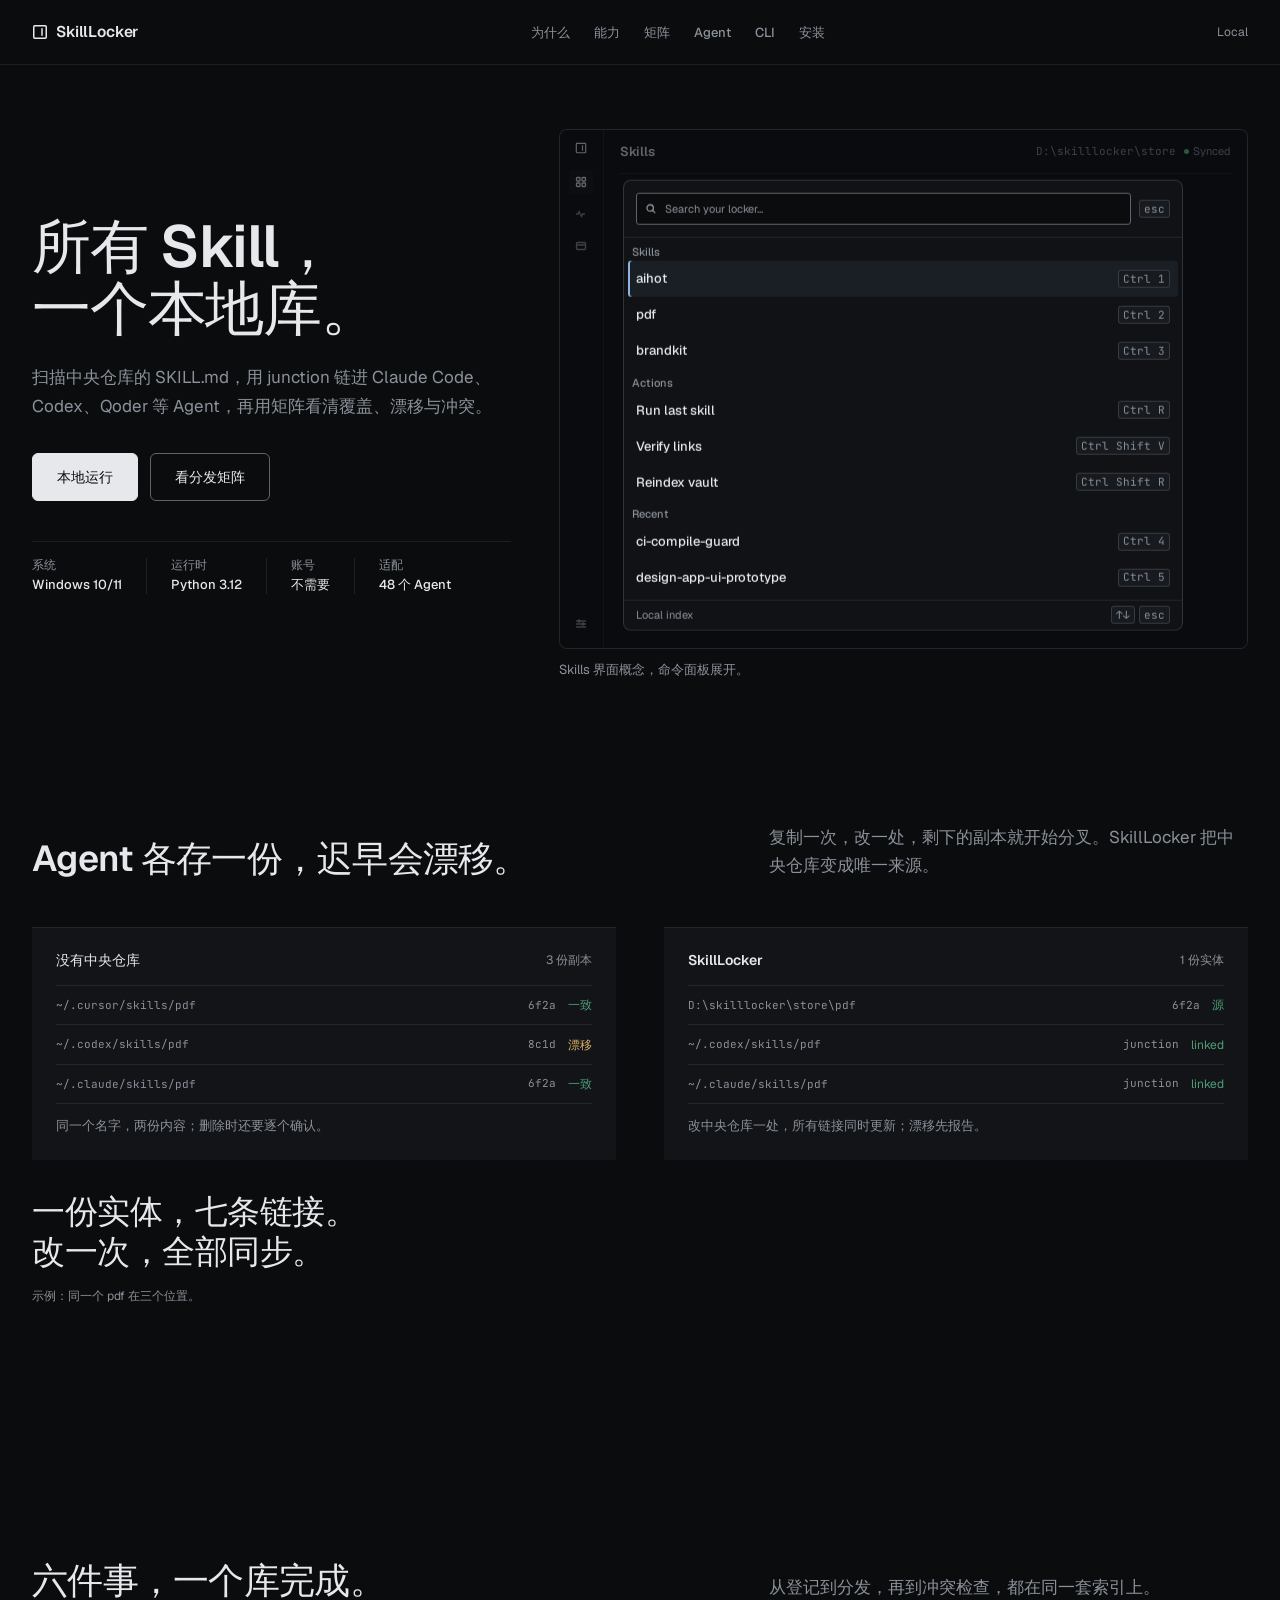
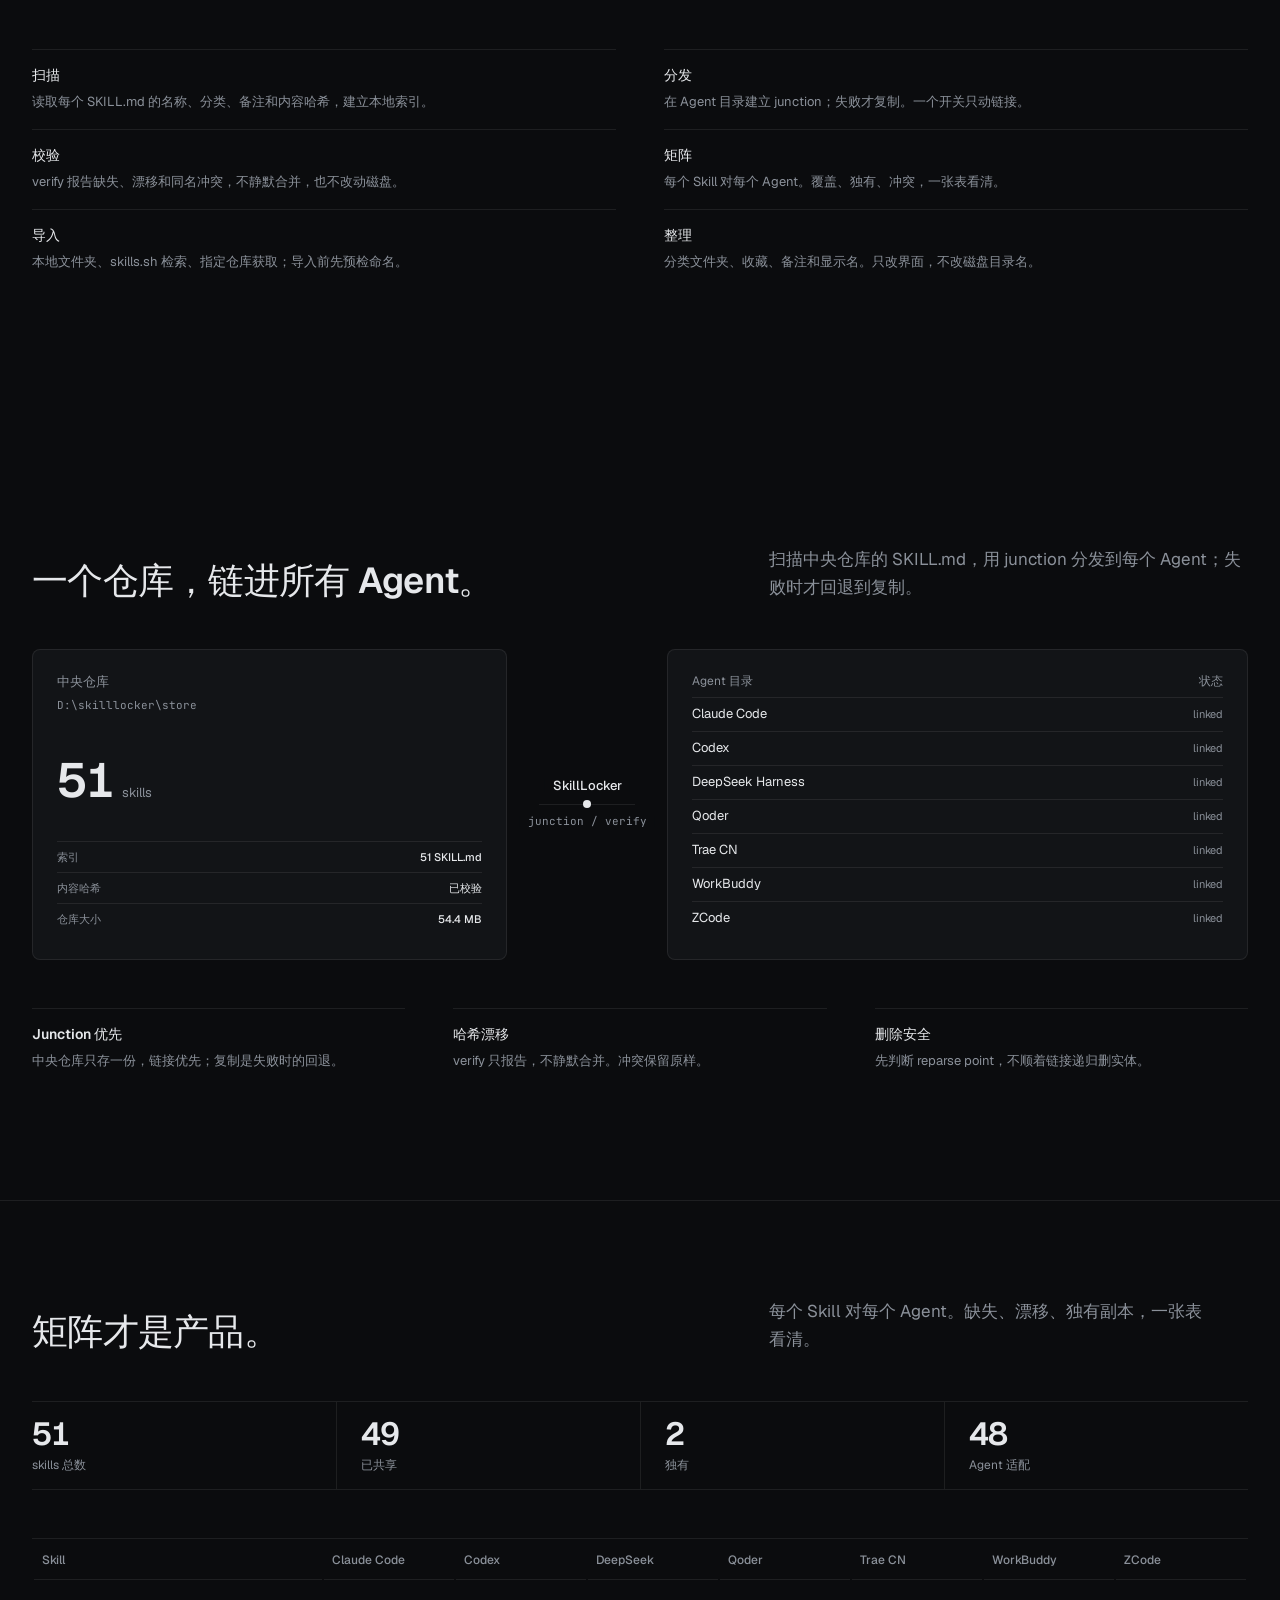
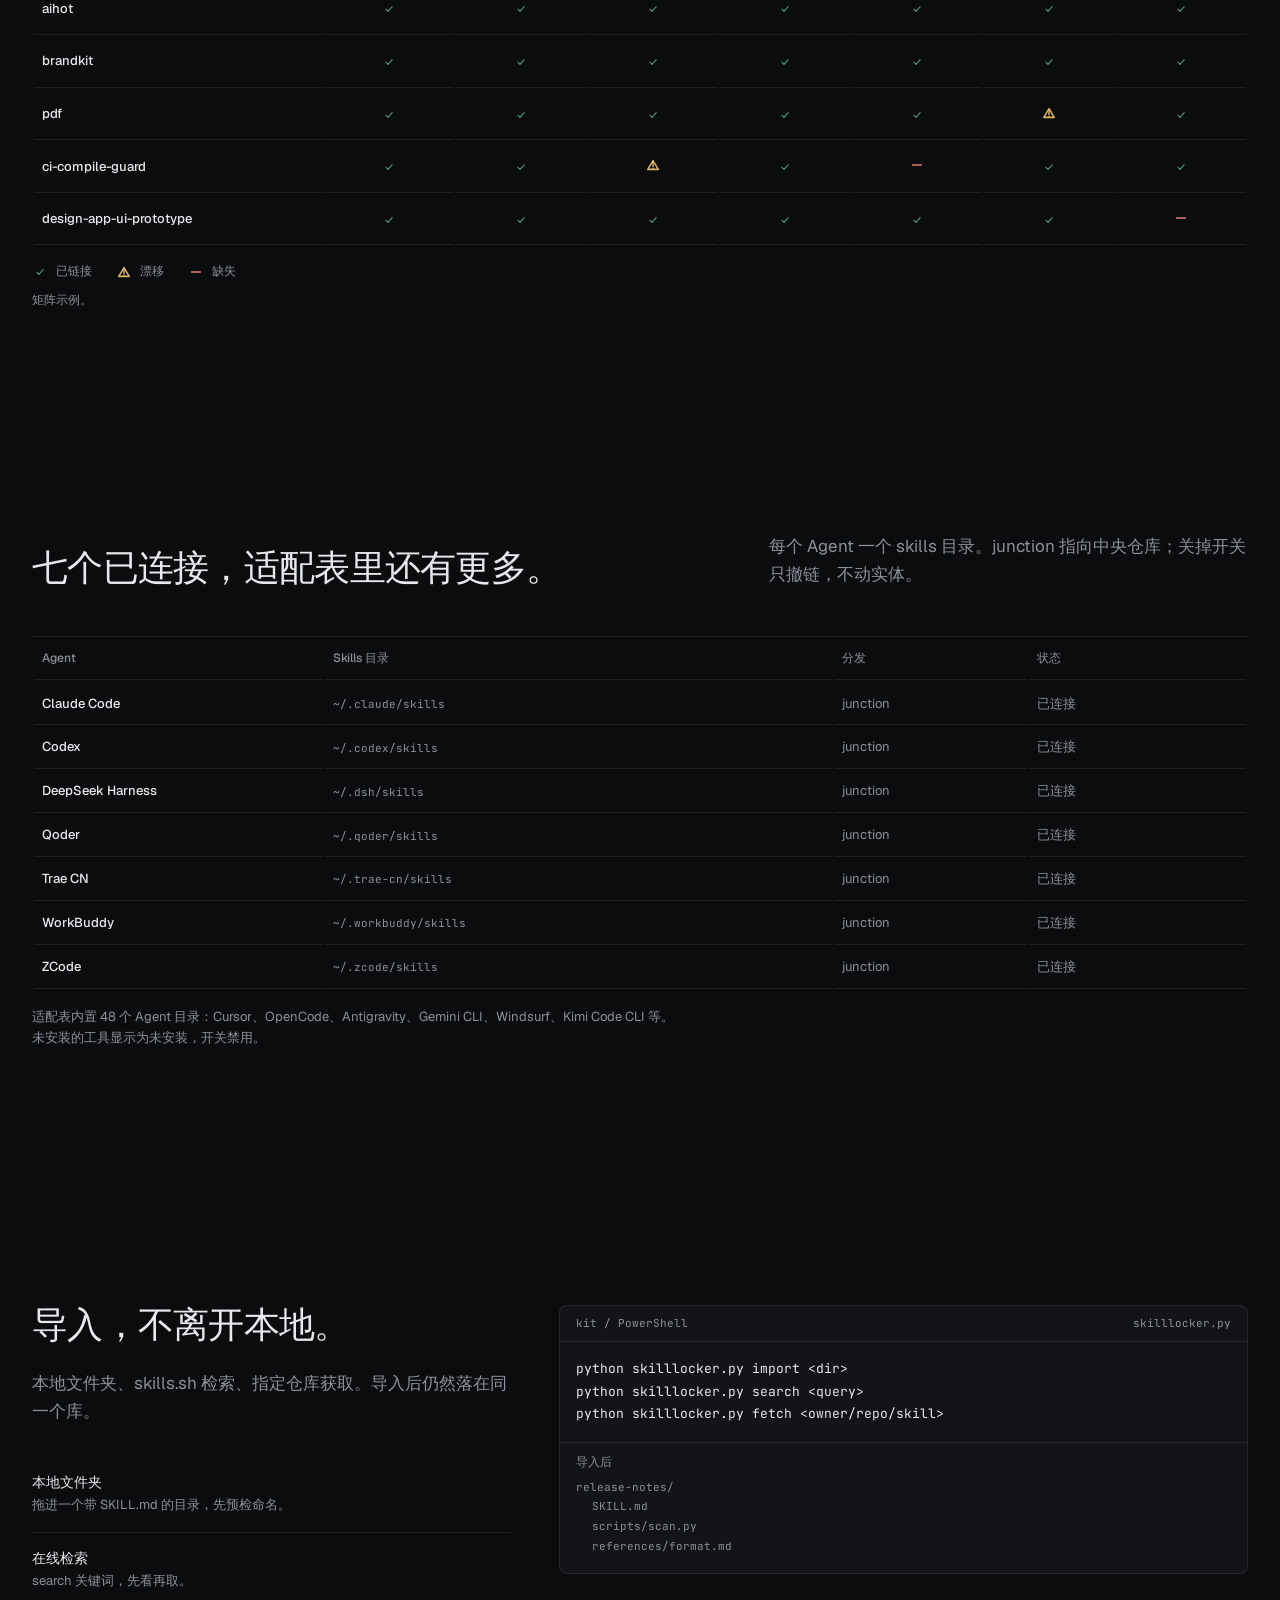
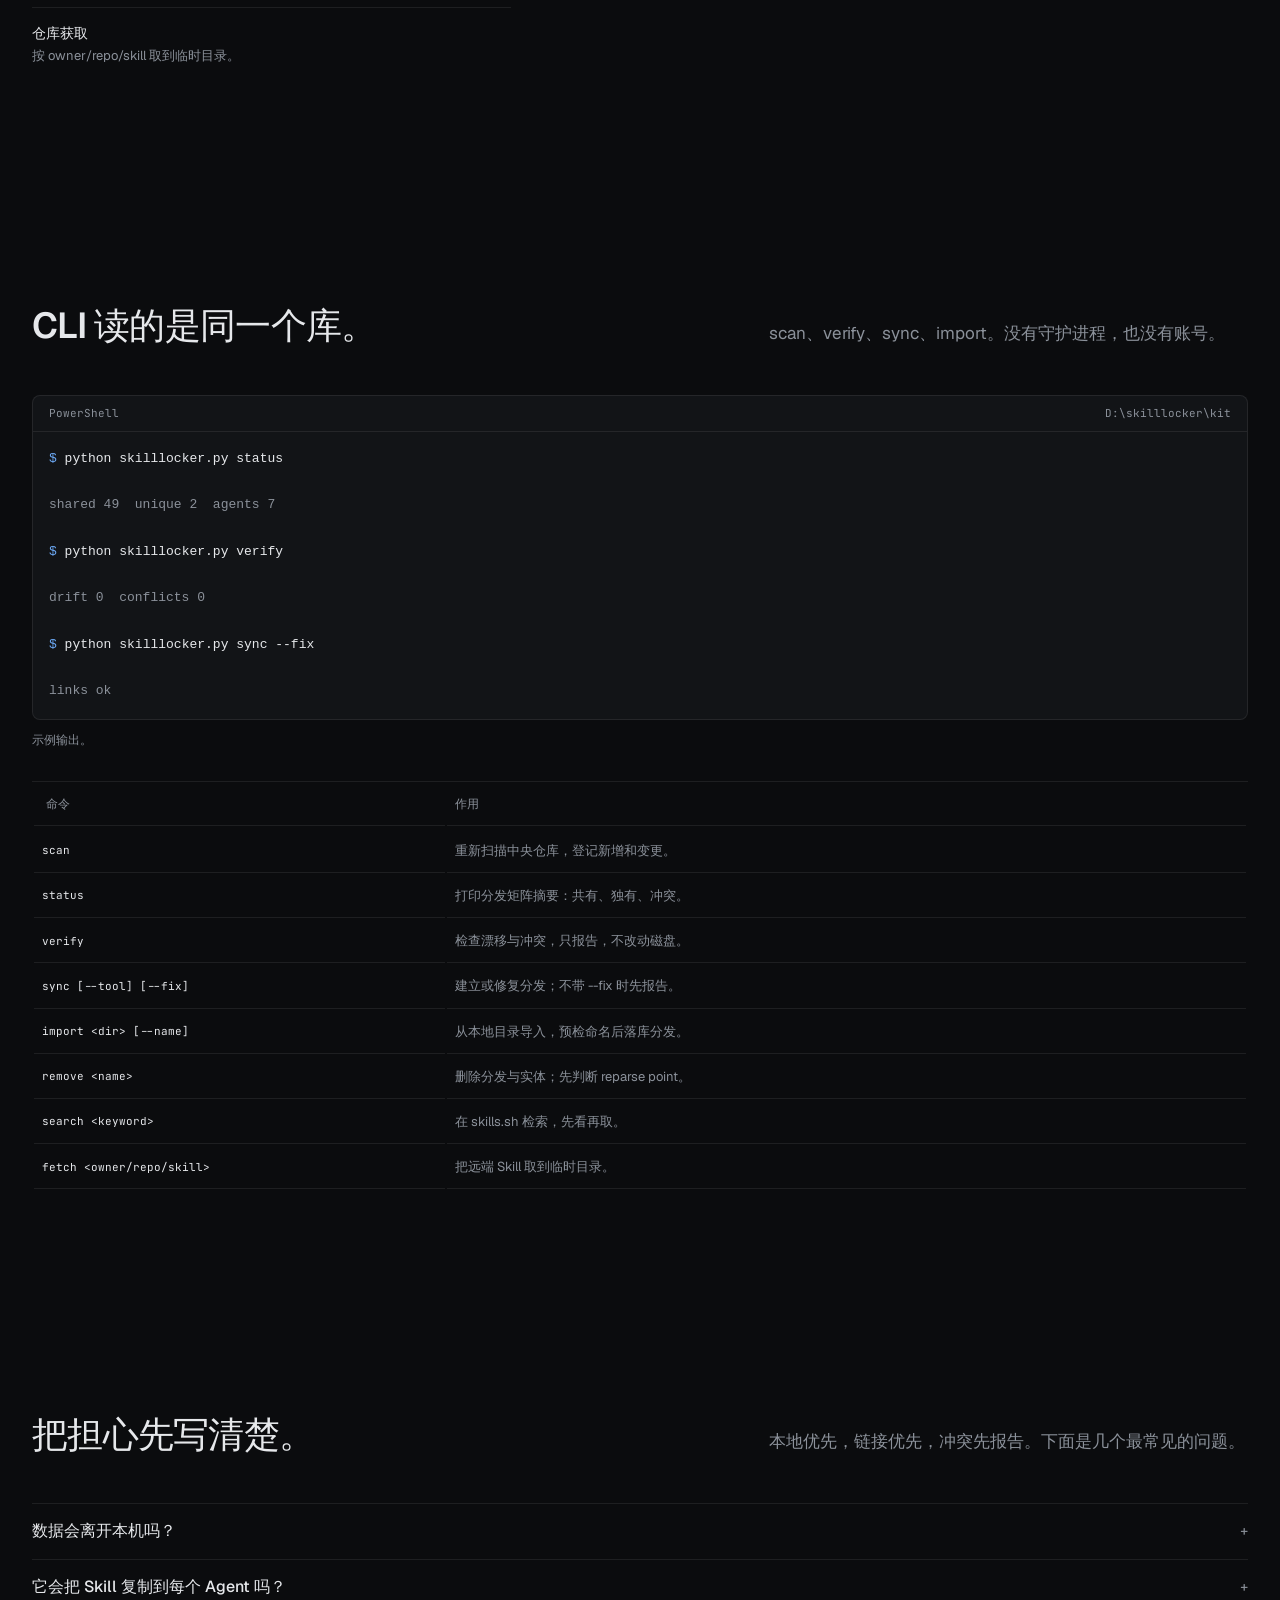
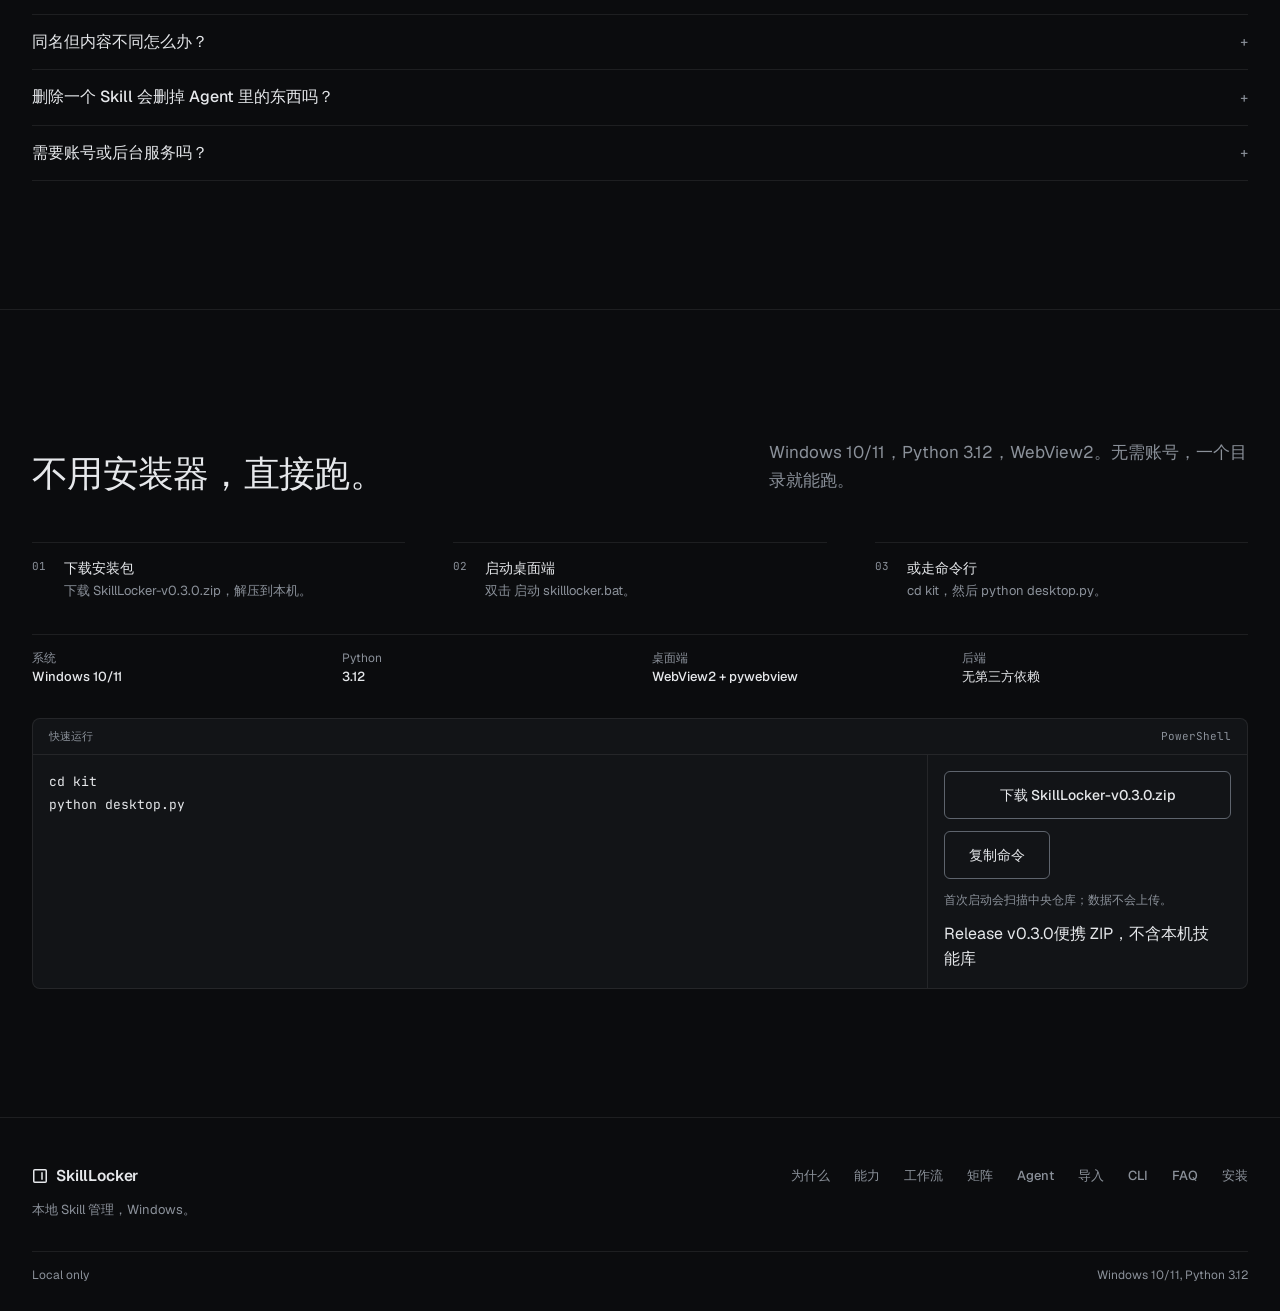
==== commit e1067d7e: "docs: add v0.3.0 release download" ====
--- a/docs/index.html
+++ b/docs/index.html
@@ -568,12 +568,12 @@
         </div>
         <ol class="steps steps--row">
           <li>
-            <h3>取回仓库</h3>
-            <p>把 skilllocker 目录放到本机。</p>
+            <h3>下载安装包</h3>
+            <p>下载 SkillLocker-v0.3.0.zip，解压到本机。</p>
           </li>
           <li>
             <h3>启动桌面端</h3>
-            <p>双击根目录的 启动 skilllocker.bat。</p>
+            <p>双击 启动 skilllocker.bat。</p>
           </li>
           <li>
             <h3>或走命令行</h3>
@@ -583,7 +583,7 @@
         <dl class="requirements">
           <div><dt>系统</dt><dd>Windows 10/11</dd></div>
           <div><dt>Python</dt><dd>3.12</dd></div>
-          <div><dt>桌面端</dt><dd>WebView2 Runtime</dd></div>
+          <div><dt>桌面端</dt><dd>WebView2 + pywebview</dd></div>
           <div><dt>后端</dt><dd>无第三方依赖</dd></div>
         </dl>
         <div class="panel install__panel--wide">
@@ -592,11 +592,13 @@
             <pre><code id="install-code">cd kit
 python desktop.py</code></pre>
             <div class="install__side">
+              <a class="btn btn--quiet install__download" href="https://github.com/2026heshao/skilllocker/releases/latest/download/SkillLocker-v0.3.0.zip">下载 SkillLocker-v0.3.0.zip</a>
               <div class="install__actions">
                 <button class="btn btn--quiet" type="button" data-copy-target="#install-code">复制命令</button>
                 <span class="copy-status" data-copy-status aria-live="polite"></span>
               </div>
               <p class="install__note">首次启动会扫描中央仓库；数据不会上传。</p>
+              <p class="install__release"><a href="https://github.com/2026heshao/skilllocker/releases/tag/v0.3.0">Release v0.3.0</a><span>便携 ZIP，不含本机技能库</span></p>
             </div>
           </div>
         </div>
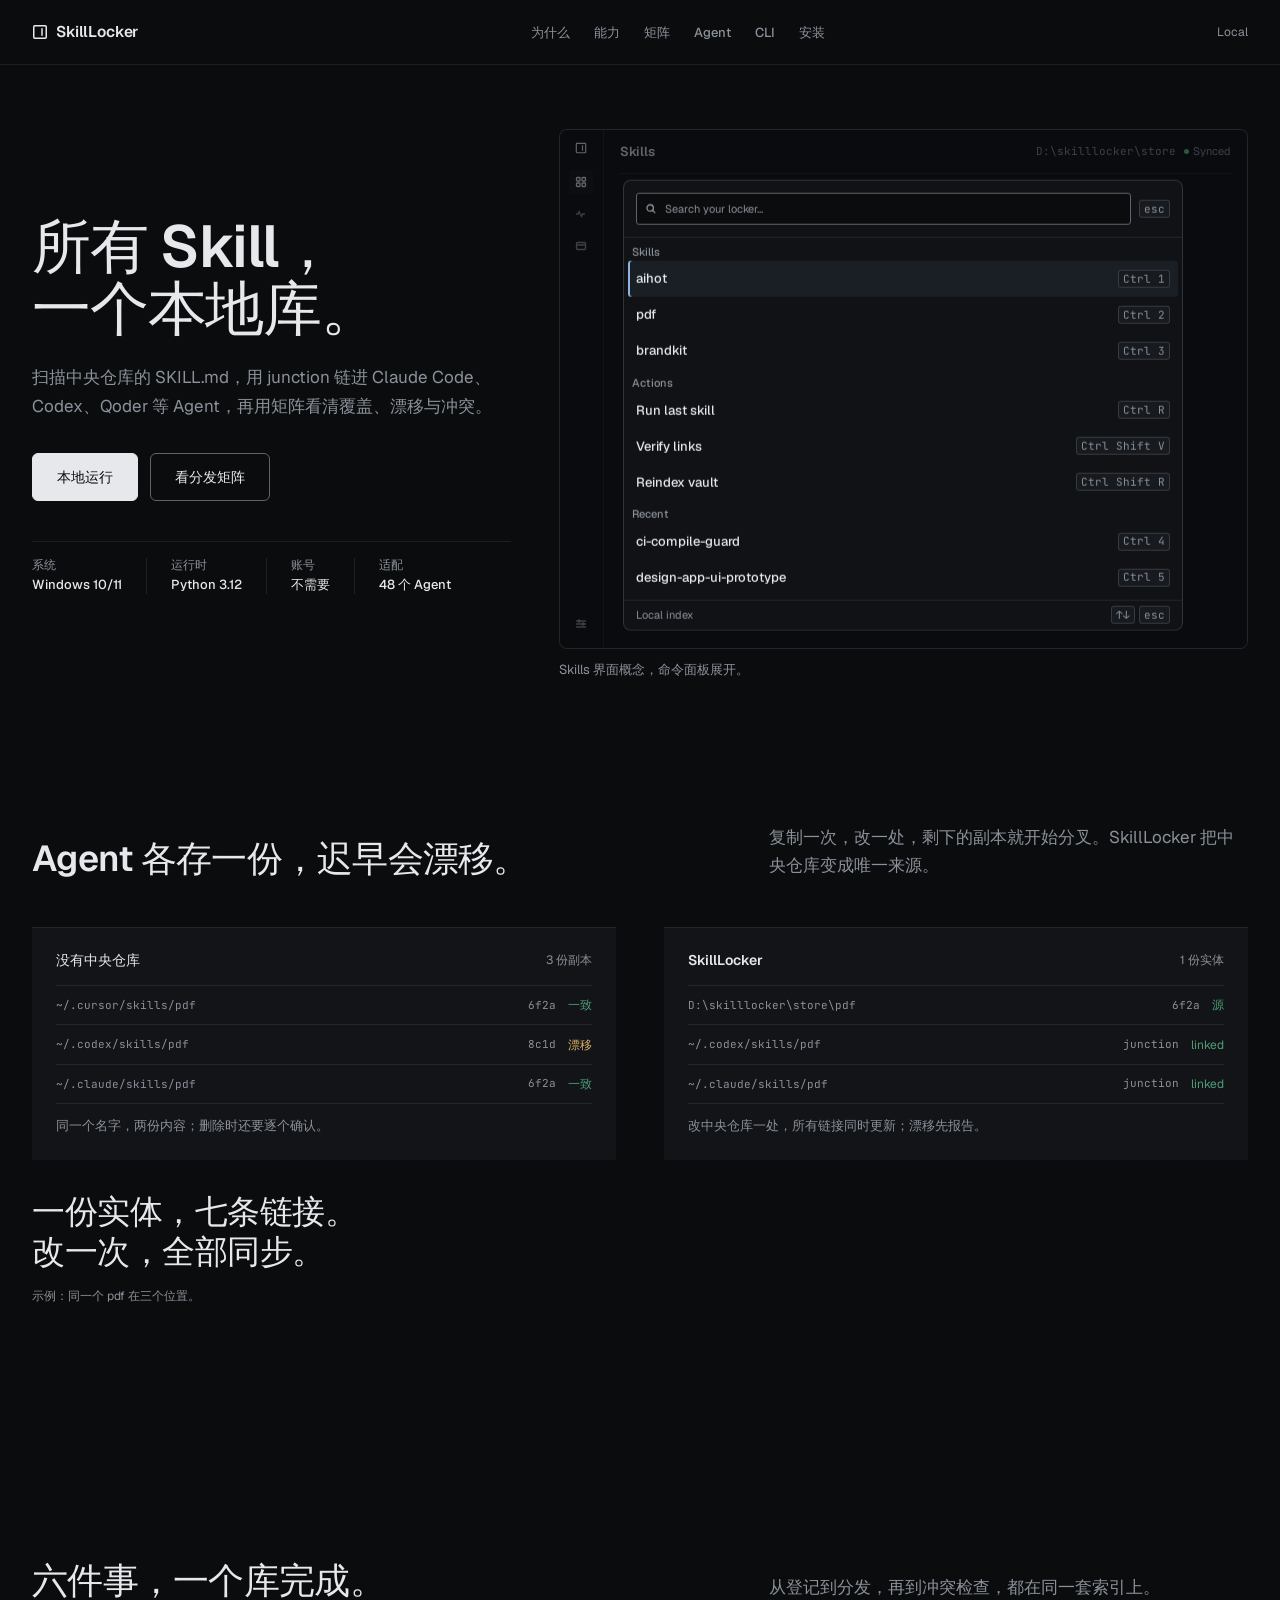
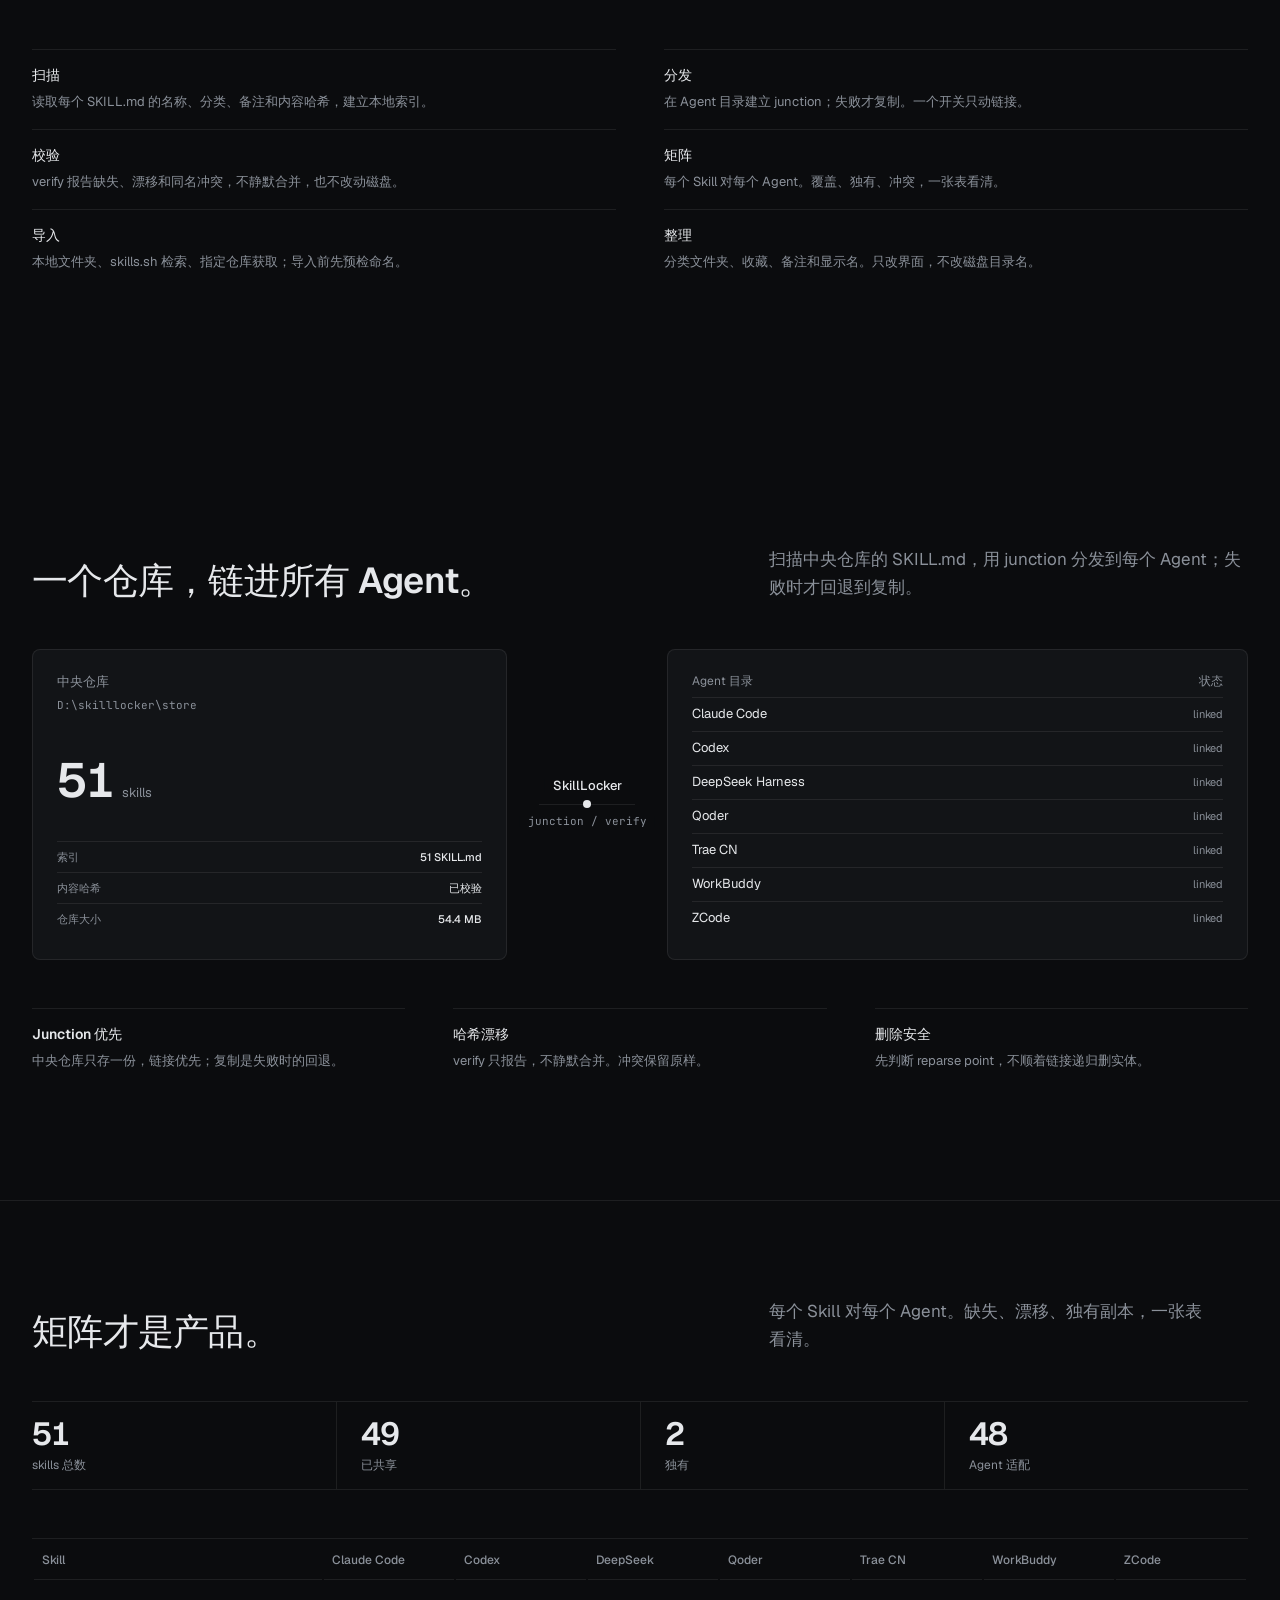
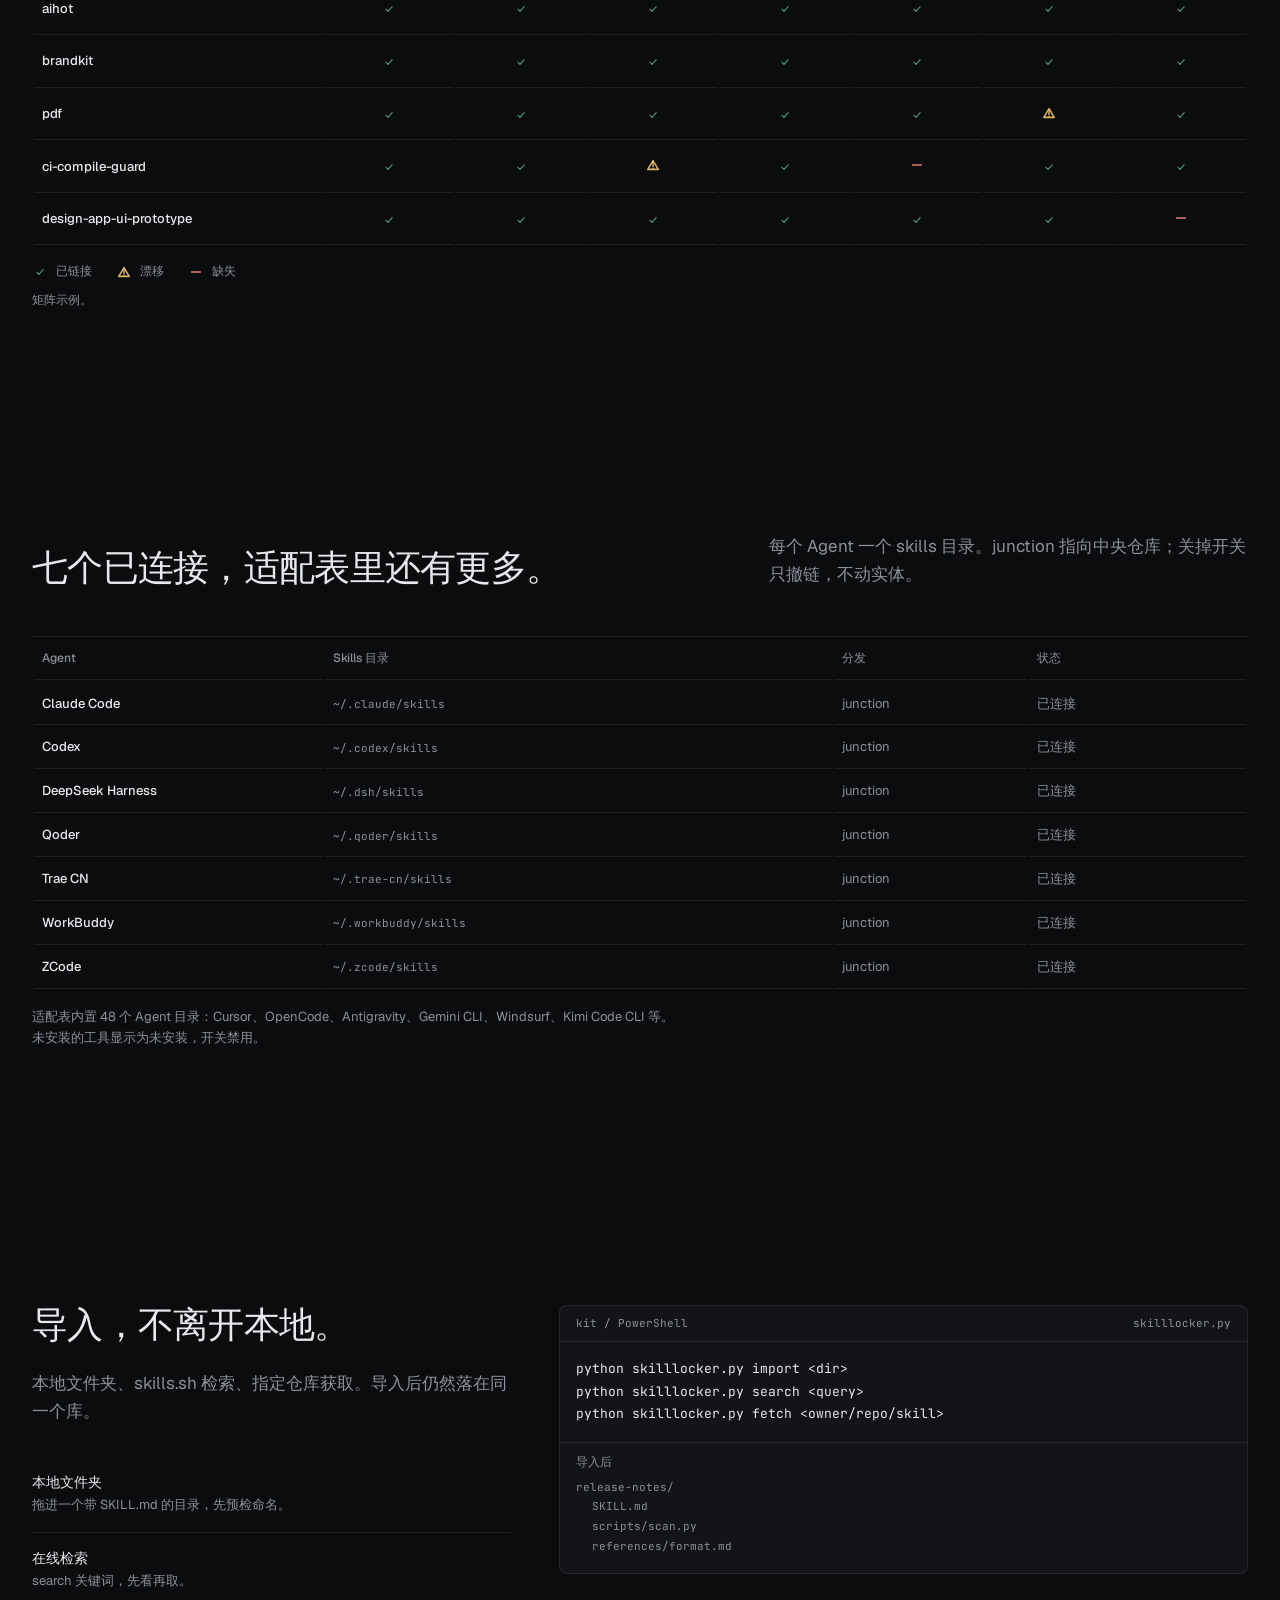
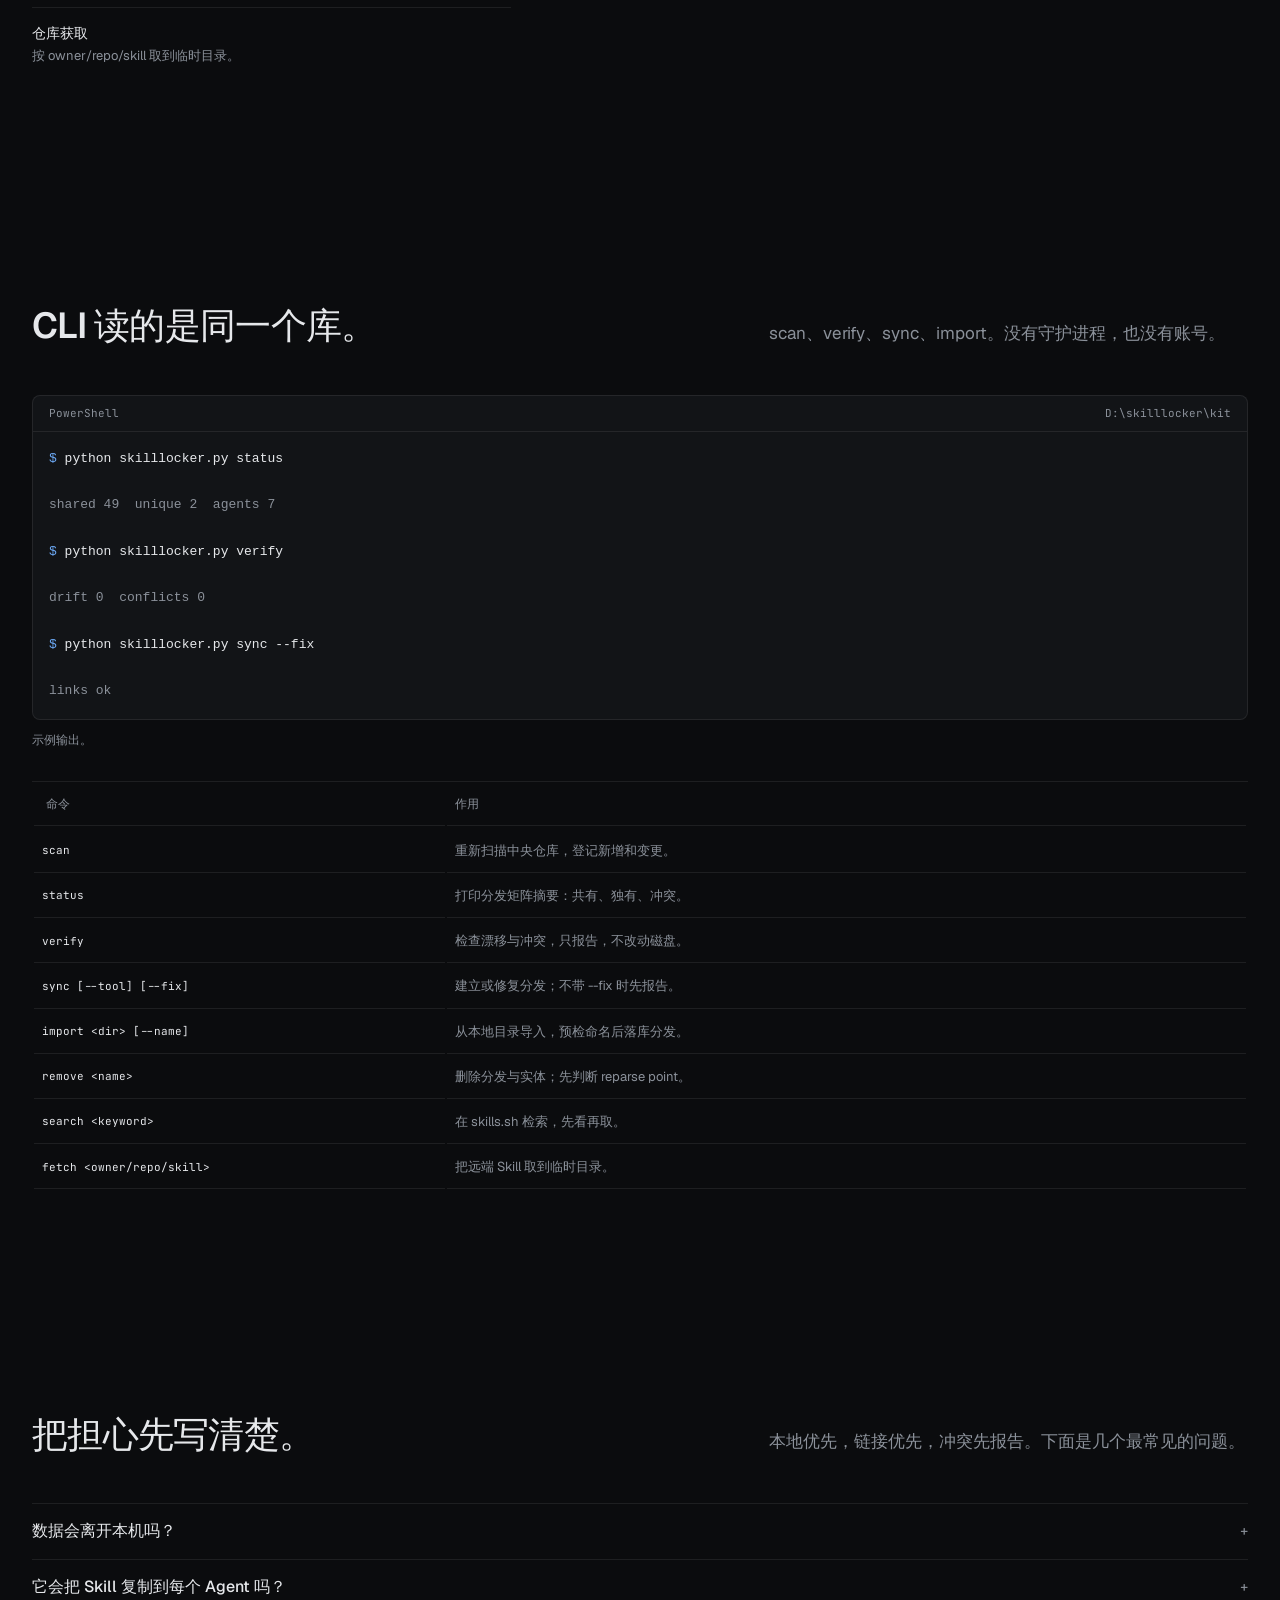
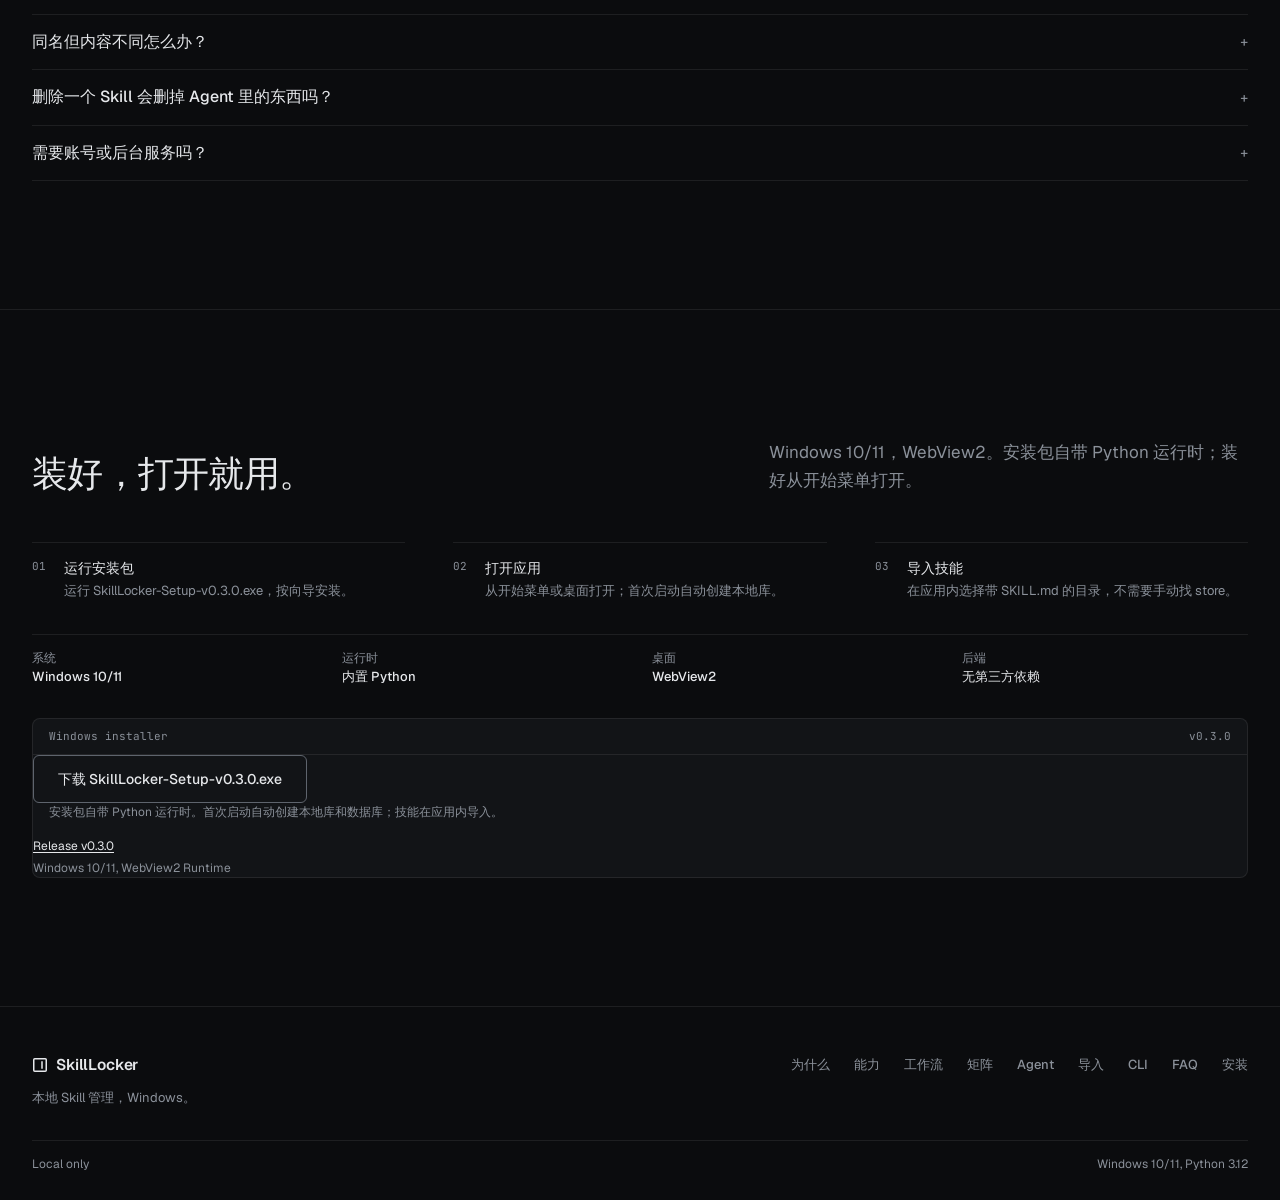
==== commit 81dbfcc7: "docs: switch install to Windows Setup.exe" ====
--- a/docs/index.html
+++ b/docs/index.html
@@ -7,7 +7,6 @@
   <title>SkillLocker, 本地 Skill 管理</title>
   <meta name="description" content="SkillLocker 是 Windows 本地 Skill 管理器：扫描中央仓库，把 Skill 链进各 Agent，并用矩阵查看分发状态。">
   <link rel="stylesheet" href="site.css">
-  <script src="site.js" defer></script>
 </head>
 <body>
   <a class="skip" href="#main">跳到正文</a>
@@ -563,43 +562,35 @@
     <section class="section install" id="install">
       <div class="container">
         <div class="section-head">
-          <h2>不用安装器，直接跑。</h2>
-          <p>Windows 10/11，Python 3.12，WebView2。无需账号，一个目录就能跑。</p>
+          <h2>装好，打开就用。</h2>
+          <p>Windows 10/11，WebView2。安装包自带 Python 运行时；装好从开始菜单打开。</p>
         </div>
         <ol class="steps steps--row">
           <li>
-            <h3>下载安装包</h3>
-            <p>下载 SkillLocker-v0.3.0.zip，解压到本机。</p>
+            <h3>运行安装包</h3>
+            <p>运行 SkillLocker-Setup-v0.3.0.exe，按向导安装。</p>
           </li>
           <li>
-            <h3>启动桌面端</h3>
-            <p>双击 启动 skilllocker.bat。</p>
+            <h3>打开应用</h3>
+            <p>从开始菜单或桌面打开；首次启动自动创建本地库。</p>
           </li>
           <li>
-            <h3>或走命令行</h3>
-            <p>cd kit，然后 python desktop.py。</p>
+            <h3>导入技能</h3>
+            <p>在应用内选择带 SKILL.md 的目录，不需要手动找 store。</p>
           </li>
         </ol>
         <dl class="requirements">
           <div><dt>系统</dt><dd>Windows 10/11</dd></div>
-          <div><dt>Python</dt><dd>3.12</dd></div>
-          <div><dt>桌面端</dt><dd>WebView2 + pywebview</dd></div>
+          <div><dt>运行时</dt><dd>内置 Python</dd></div>
+          <div><dt>桌面</dt><dd>WebView2</dd></div>
           <div><dt>后端</dt><dd>无第三方依赖</dd></div>
         </dl>
         <div class="panel install__panel--wide">
-          <div class="panel__head"><span>快速运行</span><span>PowerShell</span></div>
-          <div class="install__panel-body">
-            <pre><code id="install-code">cd kit
-python desktop.py</code></pre>
-            <div class="install__side">
-              <a class="btn btn--quiet install__download" href="https://github.com/2026heshao/skilllocker/releases/latest/download/SkillLocker-v0.3.0.zip">下载 SkillLocker-v0.3.0.zip</a>
-              <div class="install__actions">
-                <button class="btn btn--quiet" type="button" data-copy-target="#install-code">复制命令</button>
-                <span class="copy-status" data-copy-status aria-live="polite"></span>
-              </div>
-              <p class="install__note">首次启动会扫描中央仓库；数据不会上传。</p>
-              <p class="install__release"><a href="https://github.com/2026heshao/skilllocker/releases/tag/v0.3.0">Release v0.3.0</a><span>便携 ZIP，不含本机技能库</span></p>
-            </div>
+          <div class="panel__head"><span>Windows installer</span><span>v0.3.0</span></div>
+          <div class="install__box">
+            <a class="btn btn--quiet install__download" href="https://github.com/2026heshao/skilllocker/releases/latest/download/SkillLocker-Setup-v0.3.0.exe">下载 SkillLocker-Setup-v0.3.0.exe</a>
+            <p class="install__note">安装包自带 Python 运行时。首次启动自动创建本地库和数据库；技能在应用内导入。</p>
+            <p class="install__release"><a href="https://github.com/2026heshao/skilllocker/releases/tag/v0.3.0">Release v0.3.0</a><span>Windows 10/11, WebView2 Runtime</span></p>
           </div>
         </div>
       </div>
--- a/docs/site.css
+++ b/docs/site.css
@@ -1355,6 +1355,35 @@
   padding: 0;
 }
 
+.install__download {
+  align-self: stretch;
+}
+
+.install__release {
+  display: flex;
+  flex-direction: column;
+  gap: var(--space-2xs);
+  color: var(--color-muted);
+  font-size: var(--text-meta);
+  line-height: 1.5;
+}
+
+.install__release a {
+  color: var(--color-ink);
+  text-decoration: underline;
+  text-decoration-thickness: 1px;
+  text-underline-offset: 0.18em;
+  transition: color var(--dur-micro) var(--ease-out);
+}
+
+.install__release a:hover {
+  color: var(--color-muted);
+}
+
+.install__release a:active {
+  color: var(--color-muted);
+}
+
 .install__actions {
   display: flex;
   align-items: center;
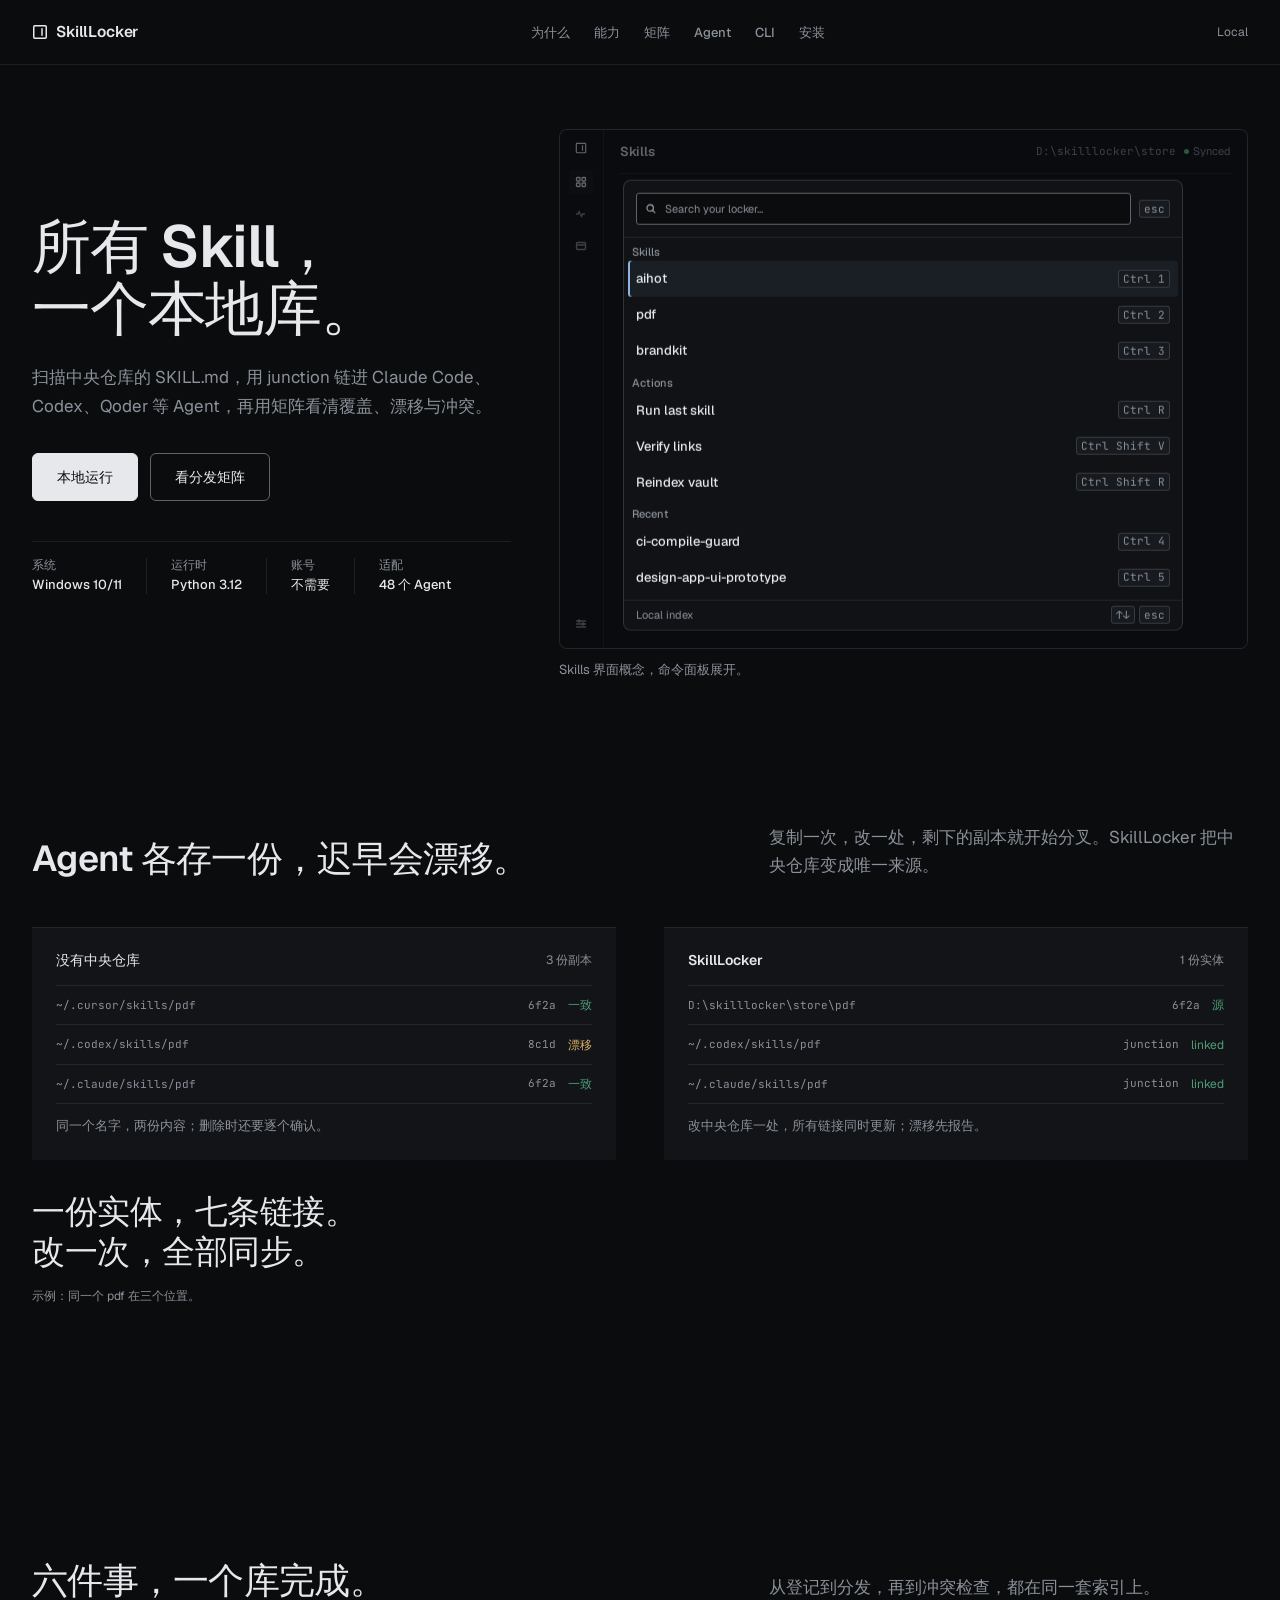
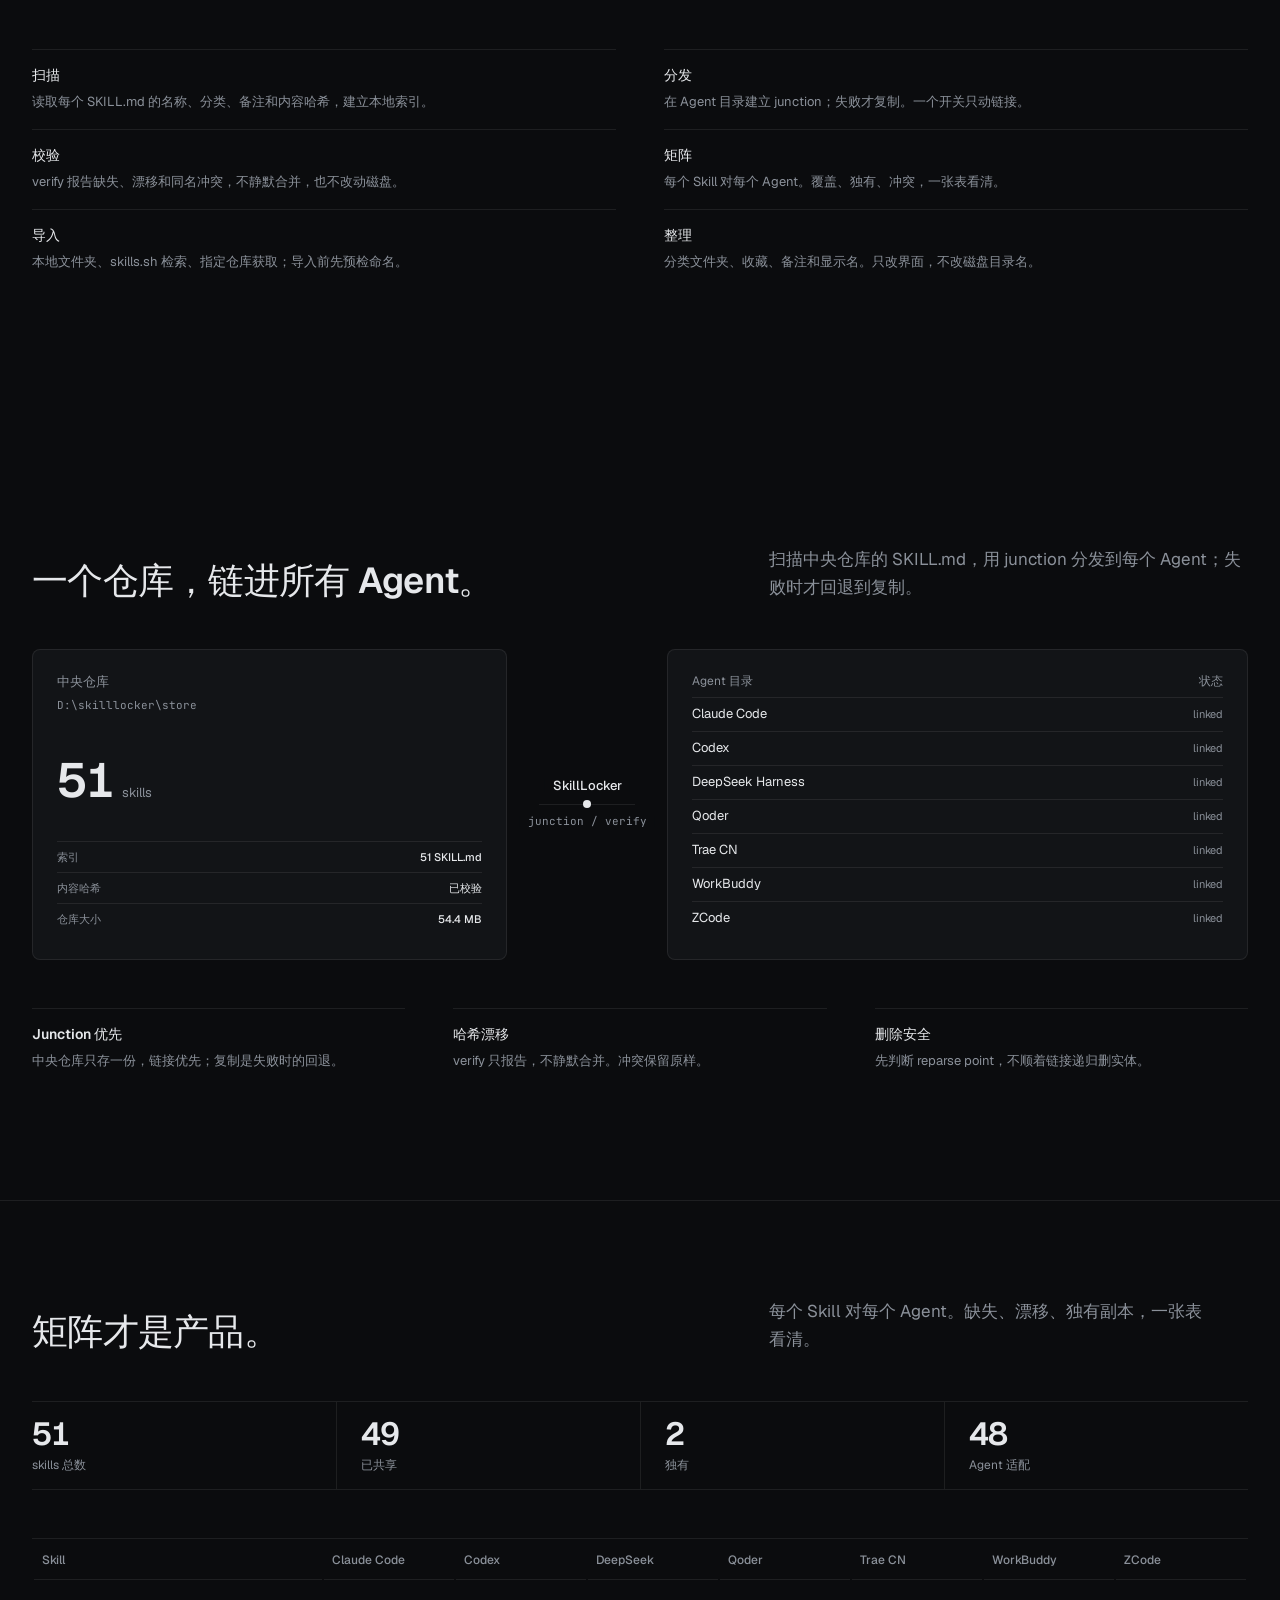
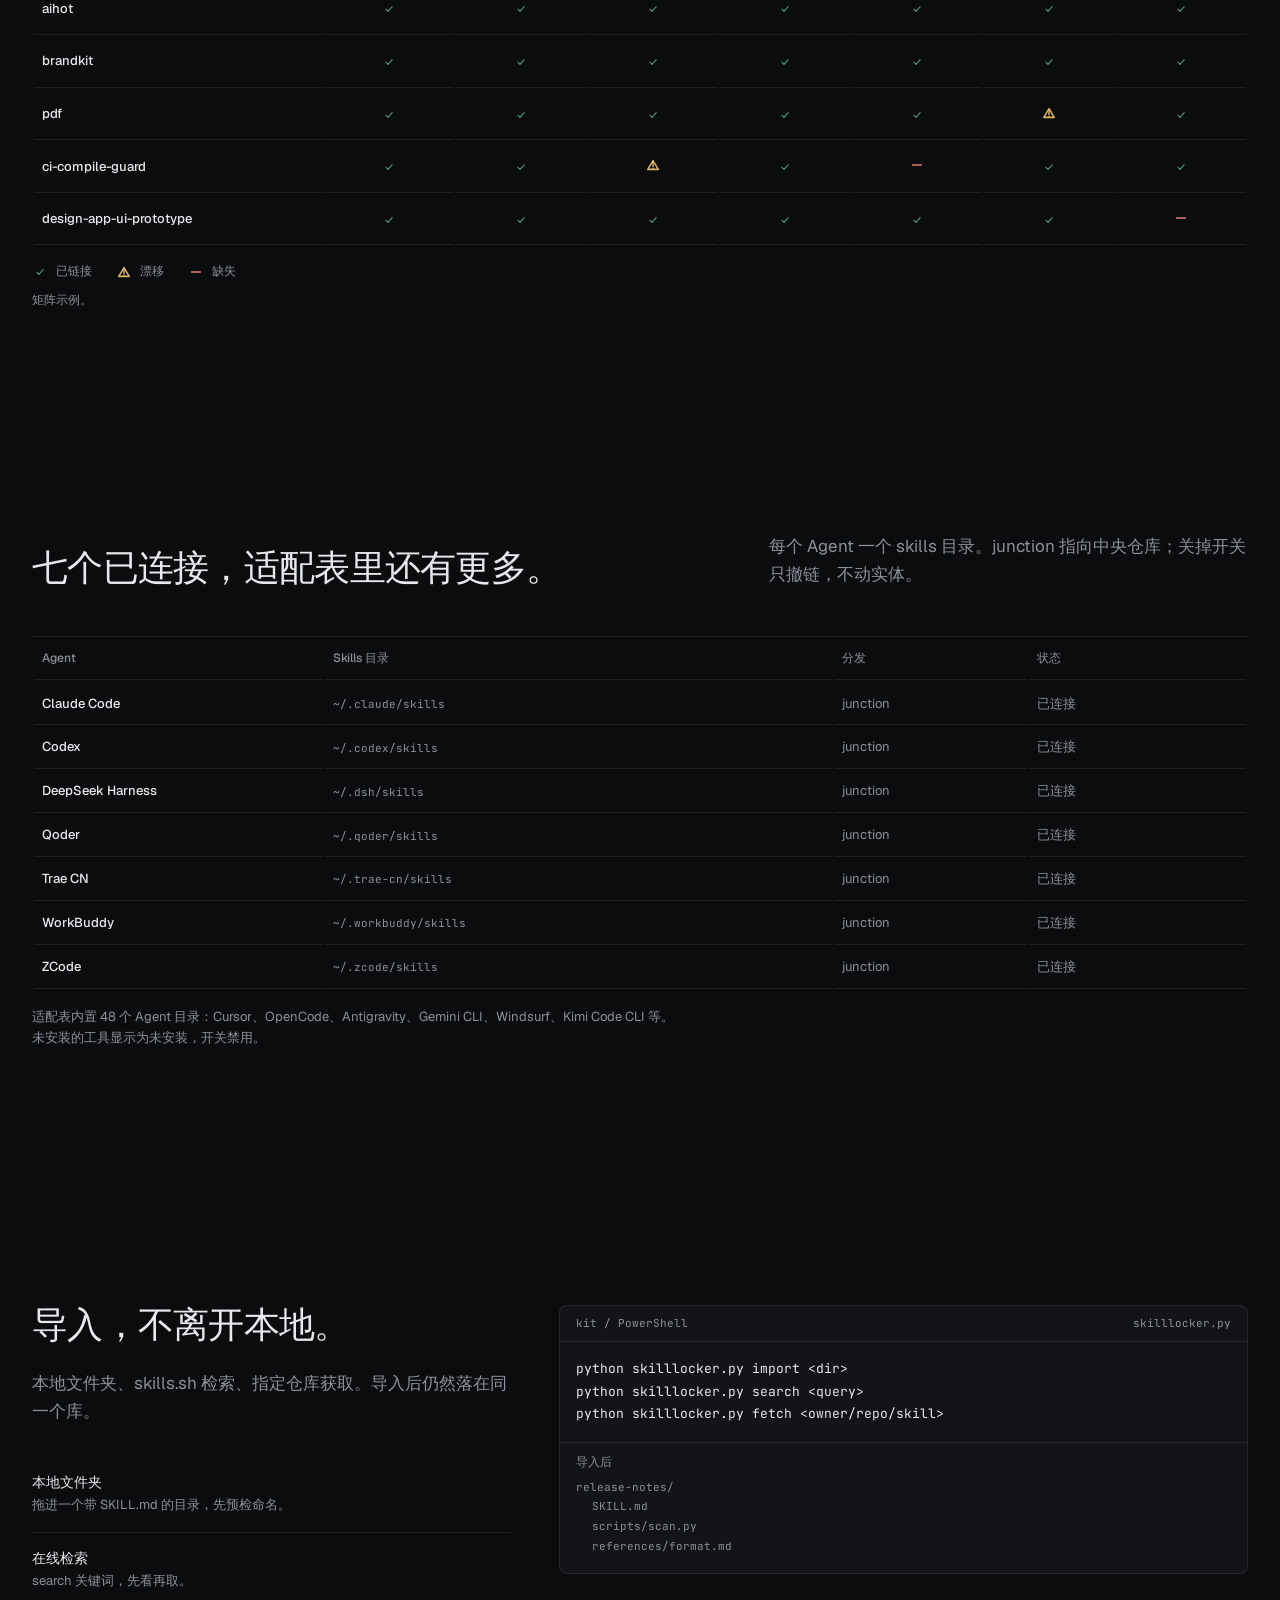
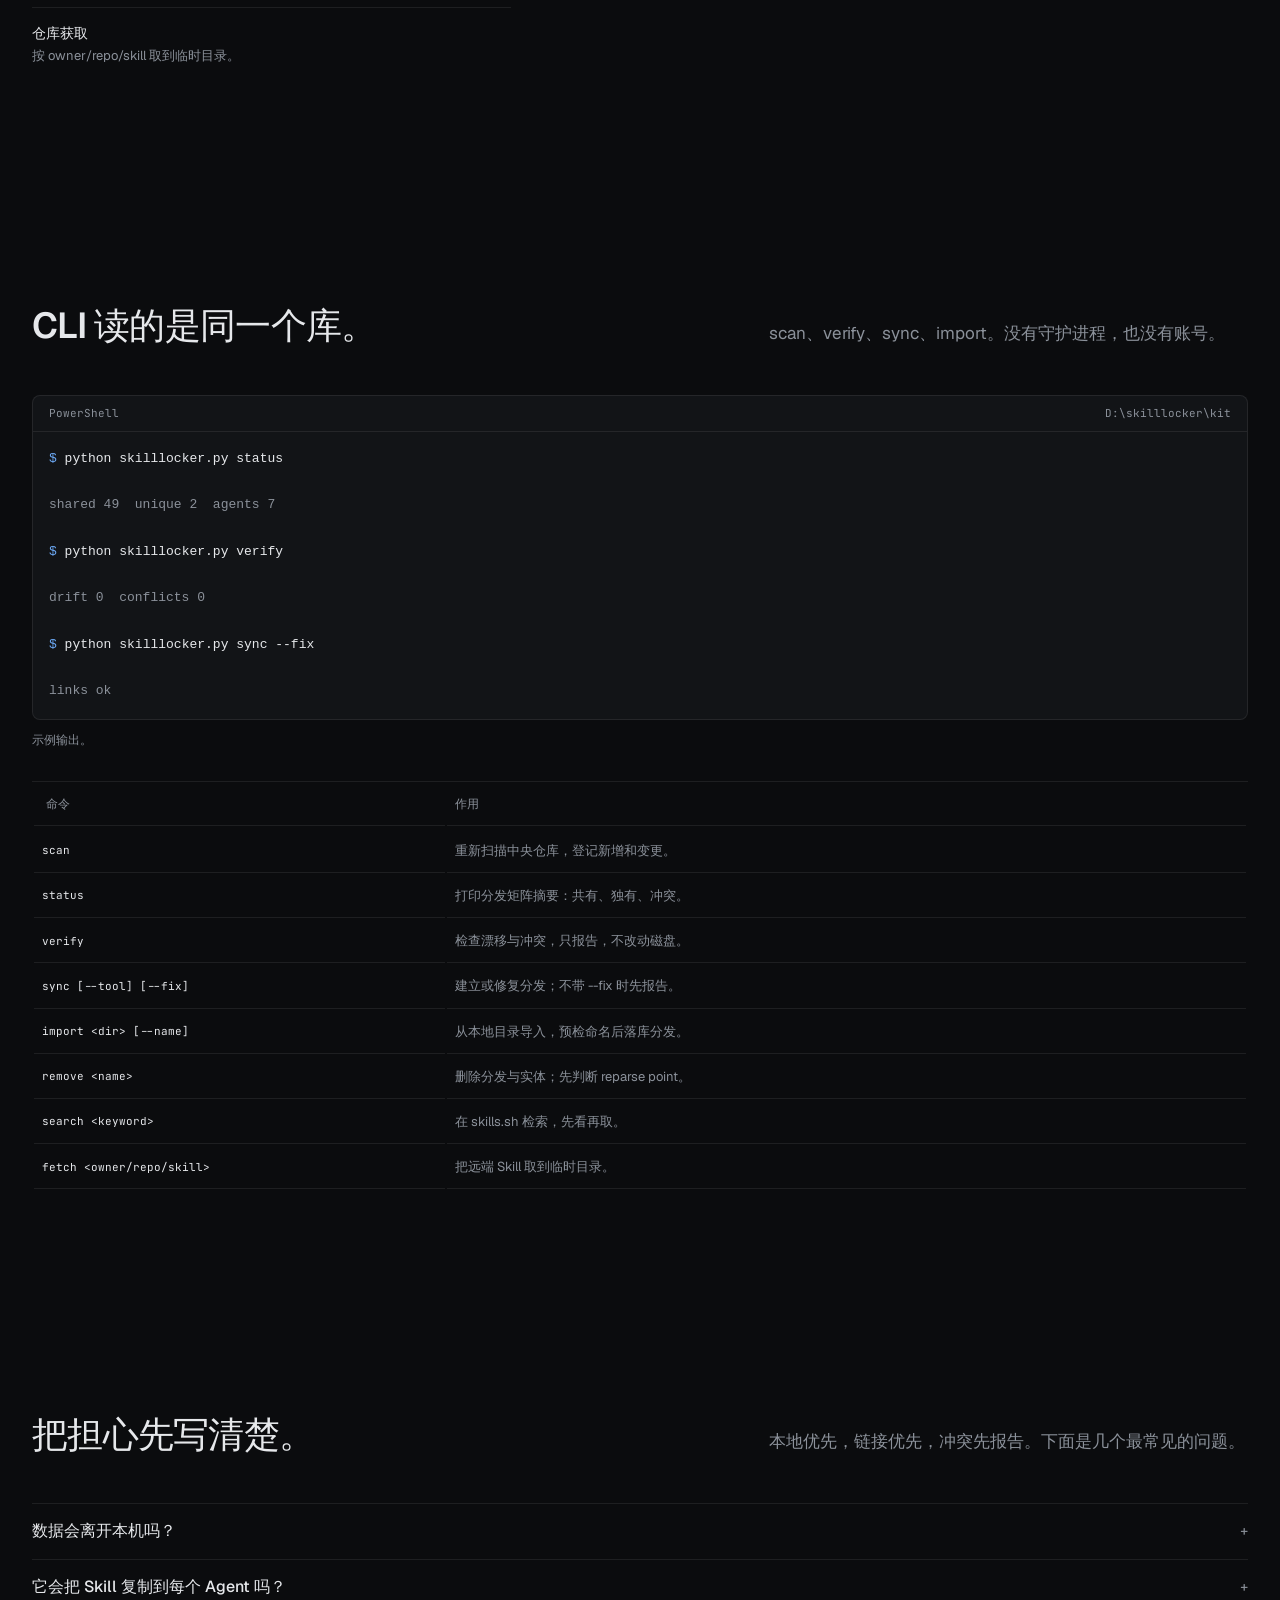
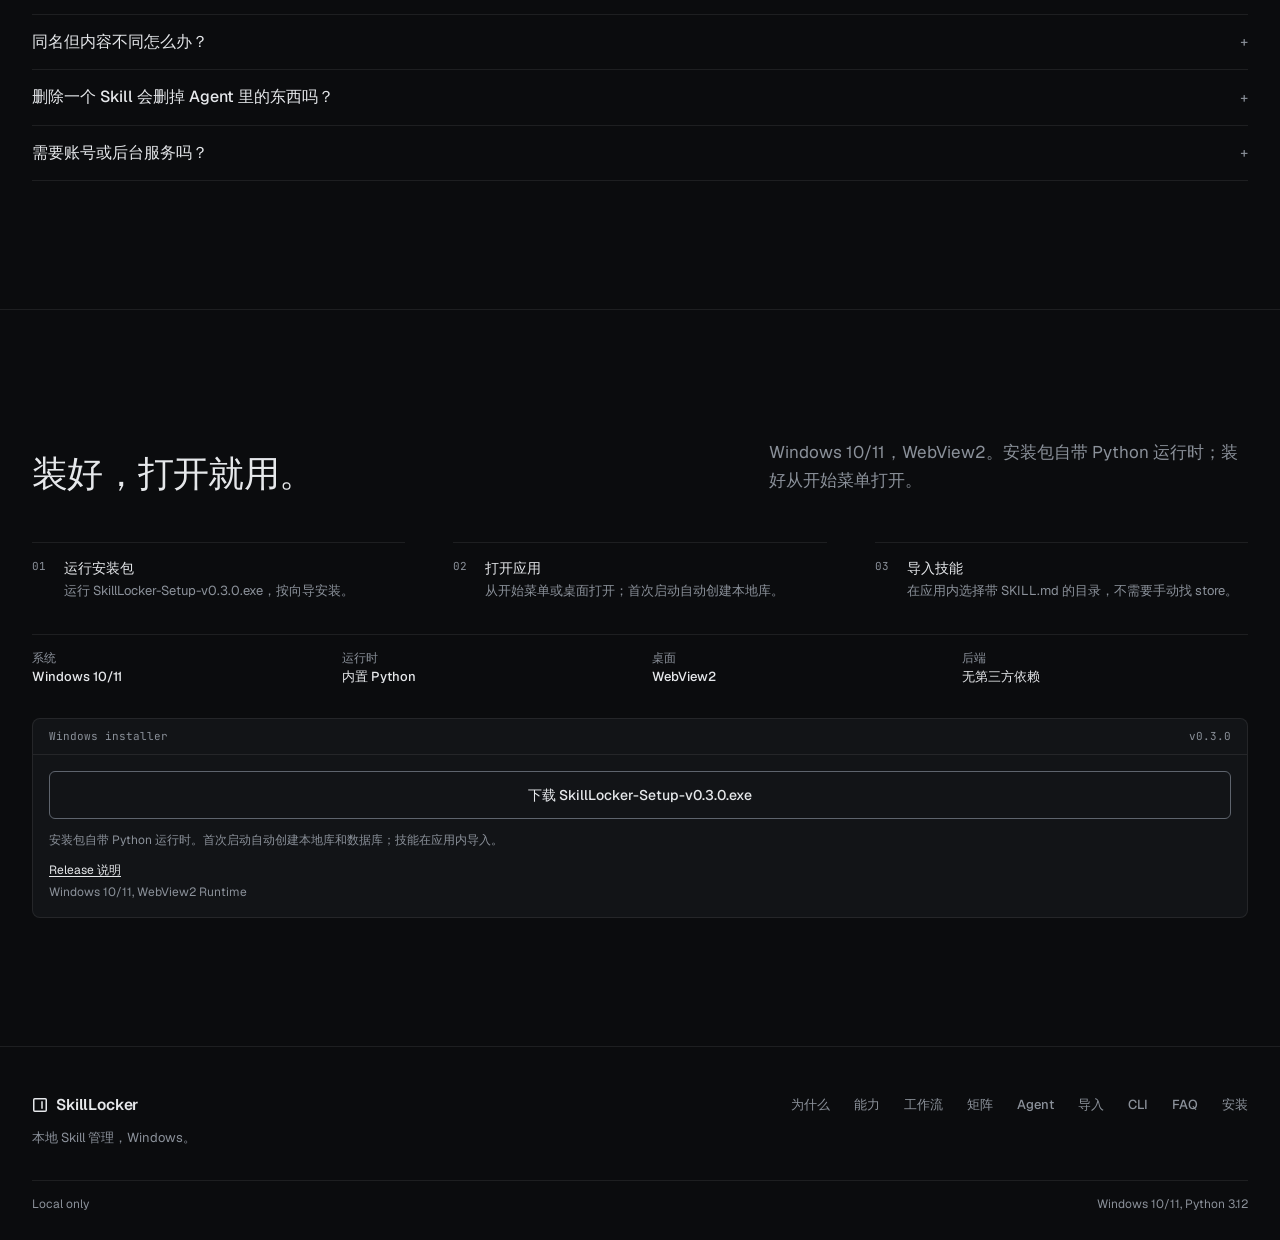
==== commit cd67f477: "docs: host Setup.exe on Pages for direct download" ====
--- a/docs/index.html
+++ b/docs/index.html
@@ -588,9 +588,9 @@
         <div class="panel install__panel--wide">
           <div class="panel__head"><span>Windows installer</span><span>v0.3.0</span></div>
           <div class="install__box">
-            <a class="btn btn--quiet install__download" href="https://github.com/2026heshao/skilllocker/releases/latest/download/SkillLocker-Setup-v0.3.0.exe">下载 SkillLocker-Setup-v0.3.0.exe</a>
+            <a class="btn btn--quiet install__download" href="SkillLocker-Setup-v0.3.0.exe" download="SkillLocker-Setup-v0.3.0.exe">下载 SkillLocker-Setup-v0.3.0.exe</a>
             <p class="install__note">安装包自带 Python 运行时。首次启动自动创建本地库和数据库；技能在应用内导入。</p>
-            <p class="install__release"><a href="https://github.com/2026heshao/skilllocker/releases/tag/v0.3.0">Release v0.3.0</a><span>Windows 10/11, WebView2 Runtime</span></p>
+            <p class="install__release"><a href="https://github.com/2026heshao/skilllocker/releases/tag/v0.3.0">Release 说明</a><span>Windows 10/11, WebView2 Runtime</span></p>
           </div>
         </div>
       </div>
--- a/docs/site.css
+++ b/docs/site.css
@@ -1355,6 +1355,17 @@
   padding: 0;
 }
 
+.install__box {
+  display: flex;
+  flex-direction: column;
+  gap: var(--space-sm);
+  padding: var(--space-md);
+}
+
+.install__box .install__note {
+  padding: 0;
+}
+
 .install__download {
   align-self: stretch;
 }
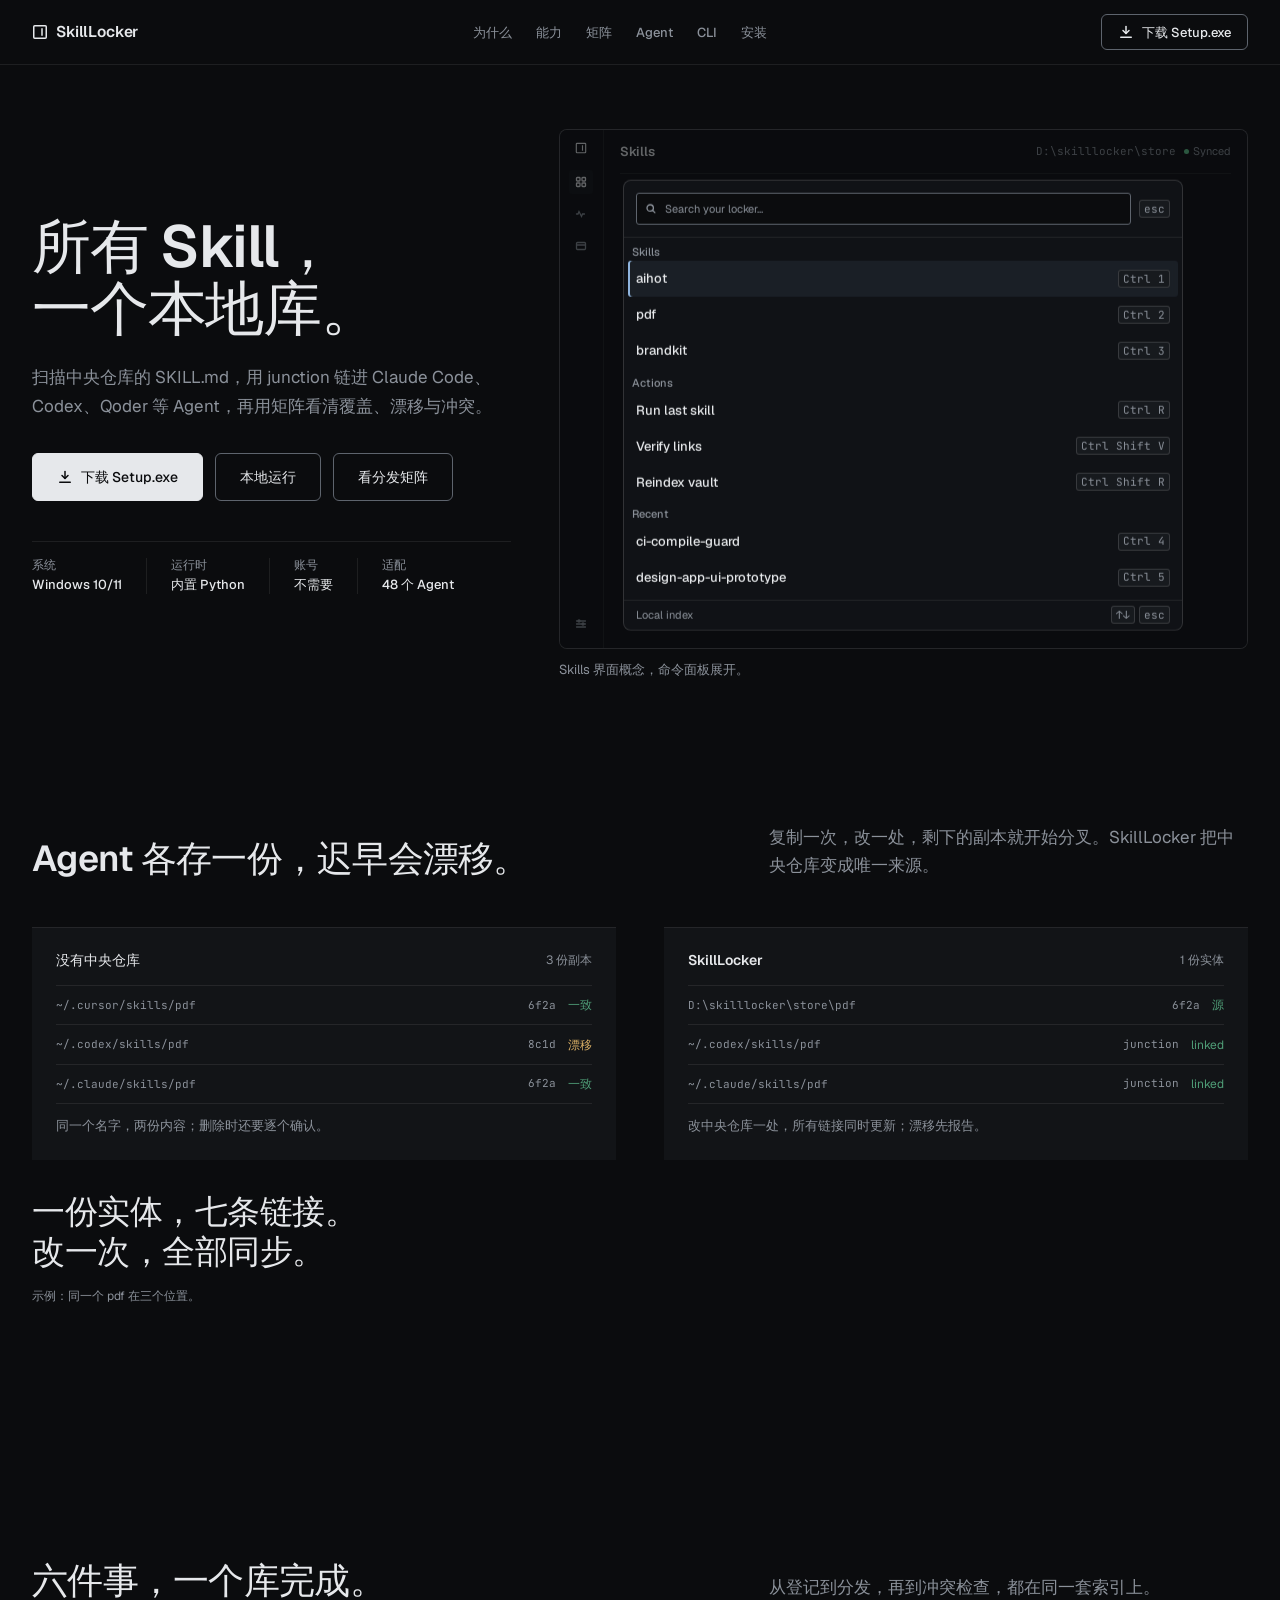
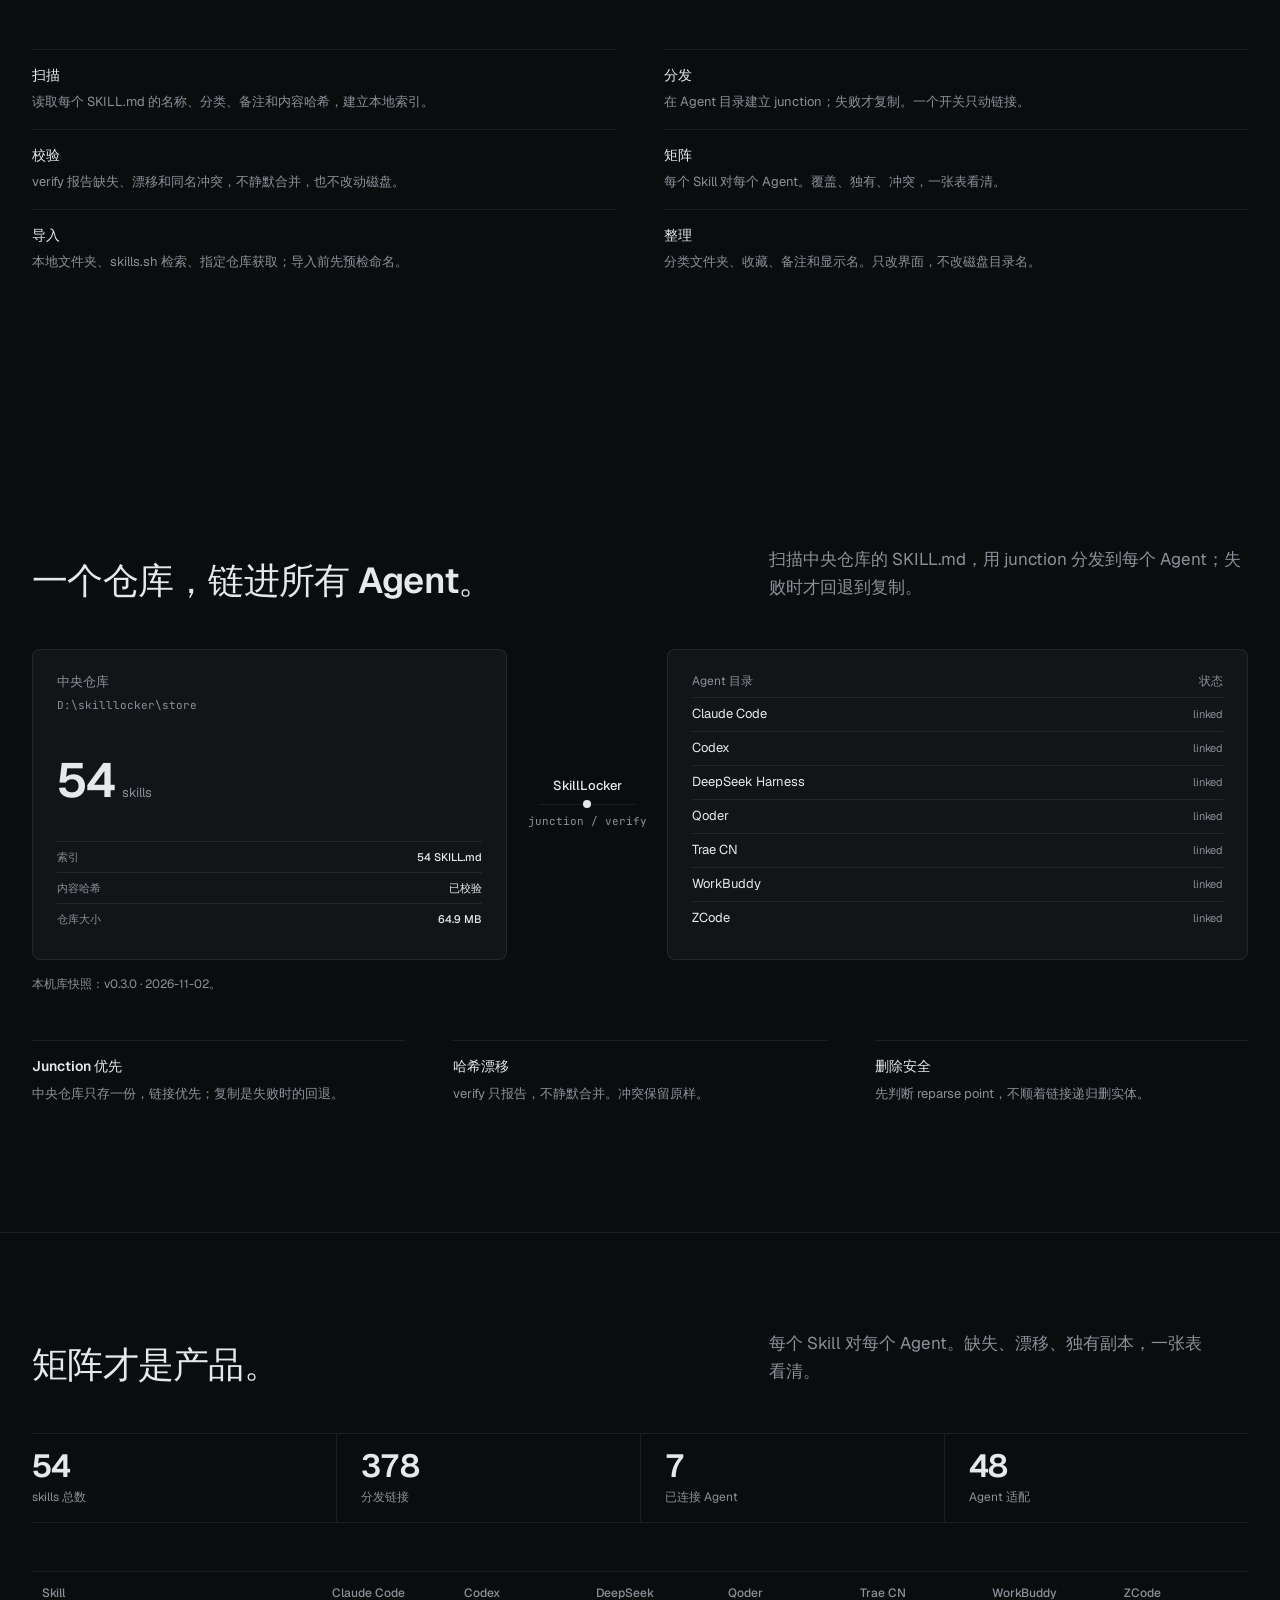
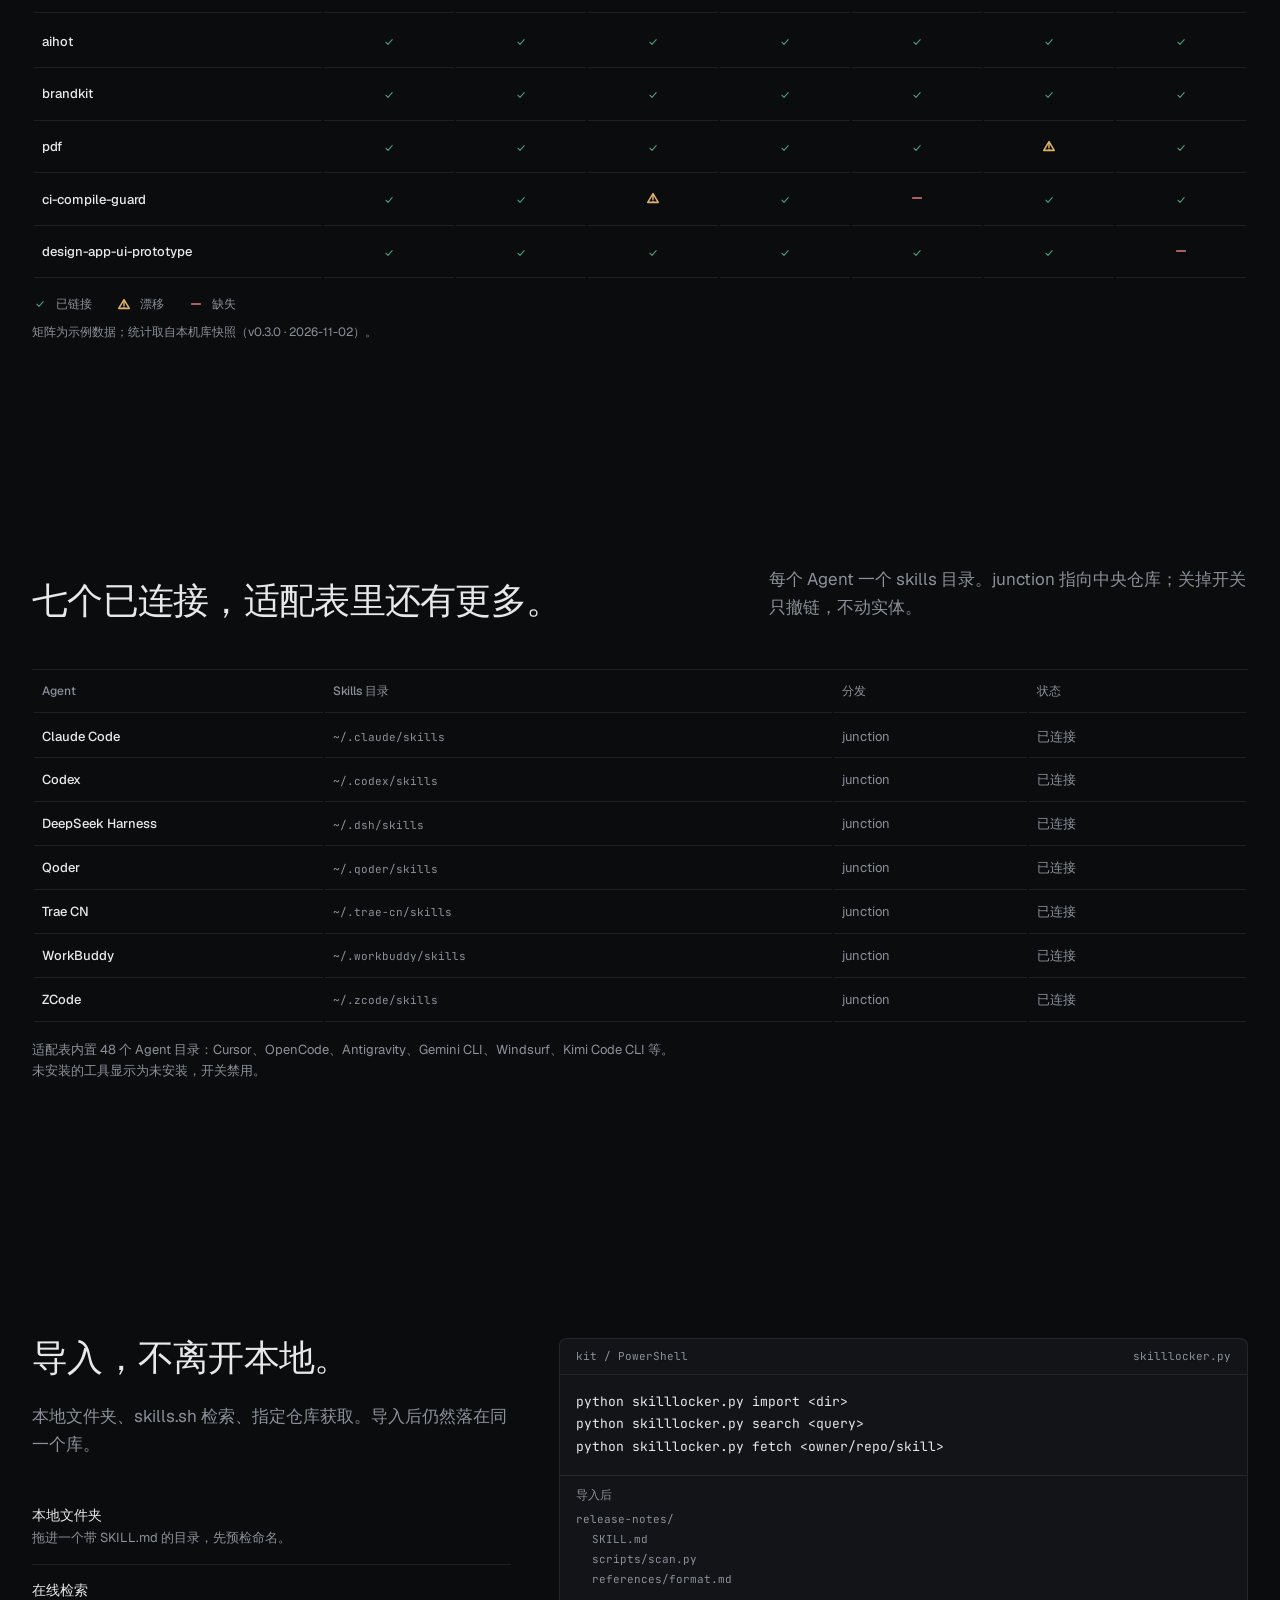
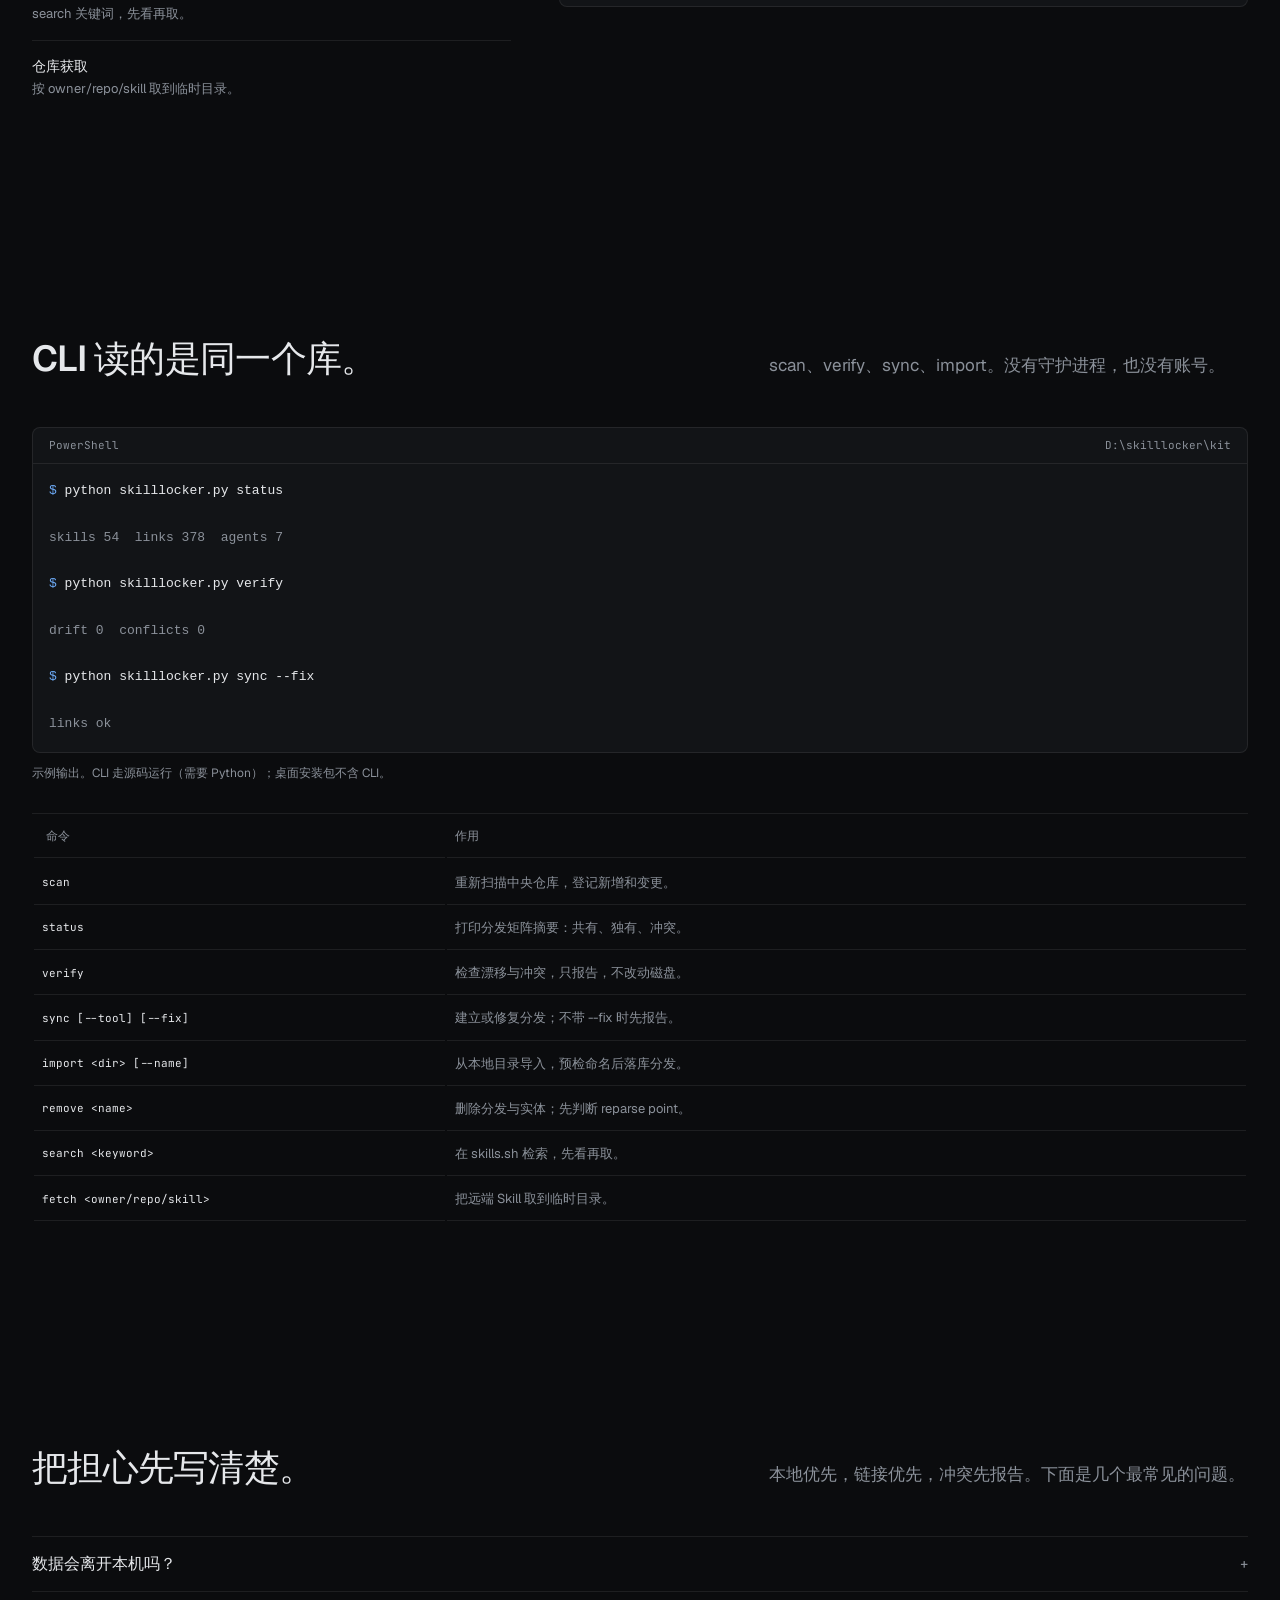
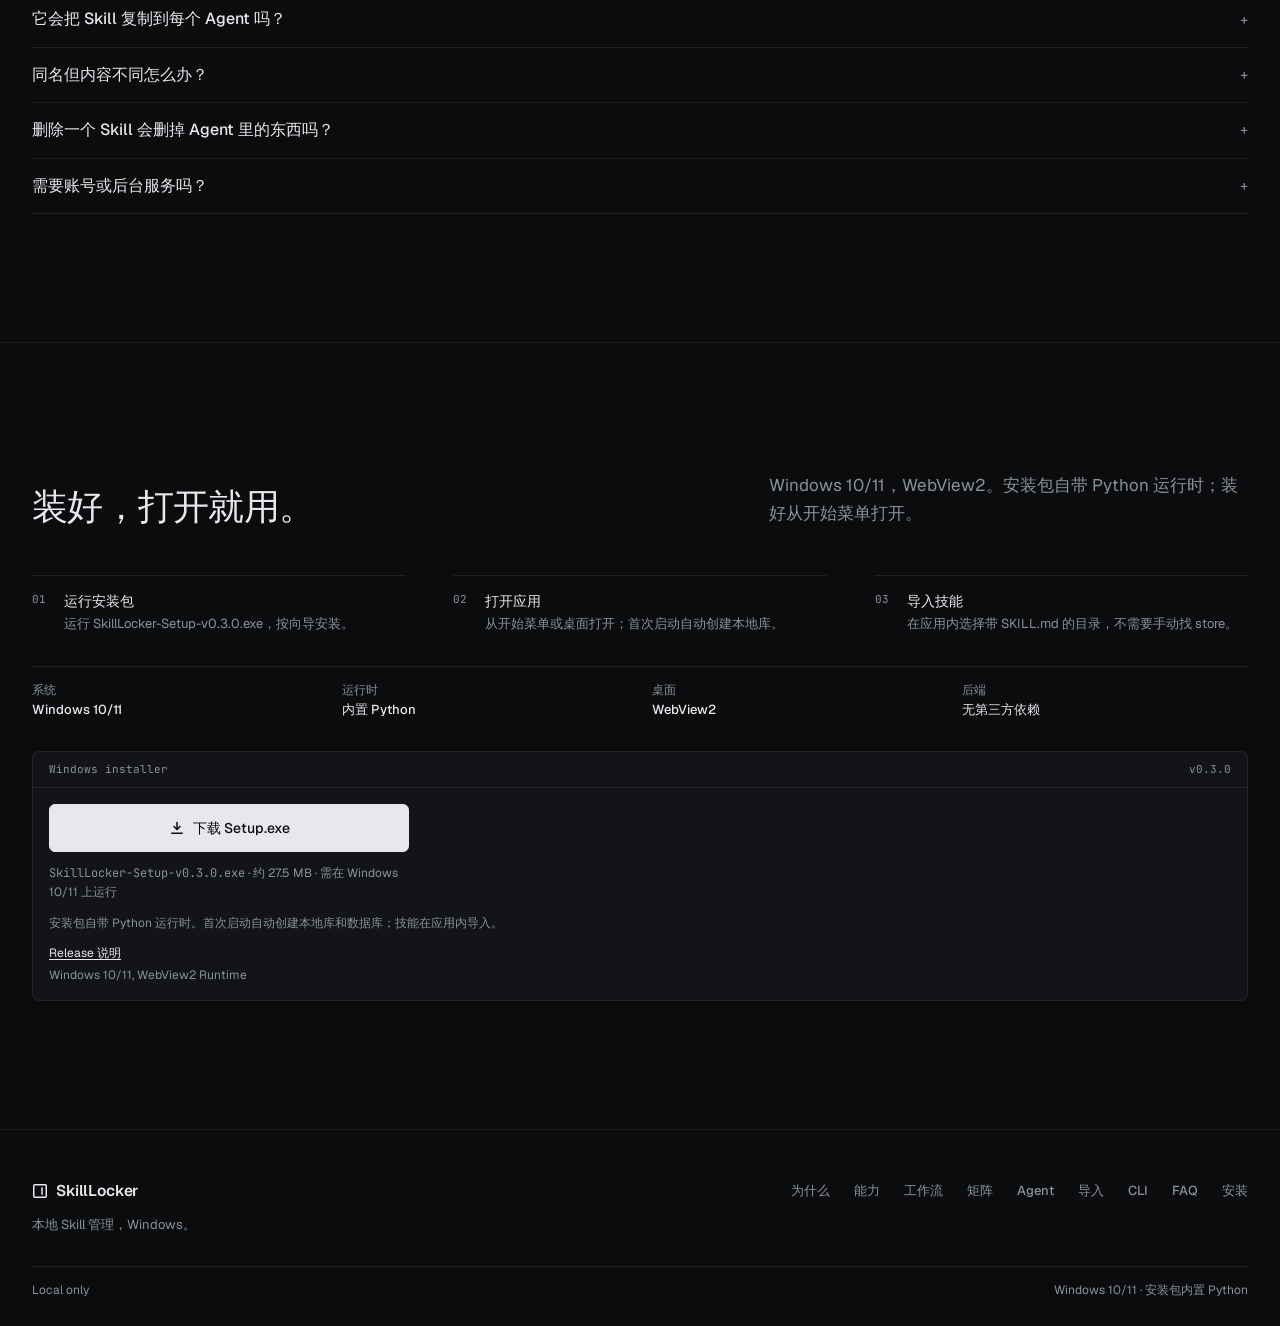
==== commit 81ada148: "docs: 站点图标/分享元数据/可访问性技术包 + 三处下载入口与深色分享图 - favicon.svg/ico + apple-touch-icon.png + theme-color + can" ====
--- a/docs/index.html
+++ b/docs/index.html
@@ -6,6 +6,42 @@
   <meta name="color-scheme" content="dark">
   <title>SkillLocker, 本地 Skill 管理</title>
   <meta name="description" content="SkillLocker 是 Windows 本地 Skill 管理器：扫描中央仓库，把 Skill 链进各 Agent，并用矩阵查看分发状态。">
+  <link rel="canonical" href="https://2026heshao.github.io/skilllocker/">
+  <meta name="theme-color" content="#0B0C0E">
+  <link rel="icon" href="favicon.svg" type="image/svg+xml">
+  <link rel="icon" href="favicon.ico" sizes="any">
+  <link rel="apple-touch-icon" href="apple-touch-icon.png">
+  <meta property="og:type" content="website">
+  <meta property="og:site_name" content="SkillLocker">
+  <meta property="og:locale" content="zh_CN">
+  <meta property="og:url" content="https://2026heshao.github.io/skilllocker/">
+  <meta property="og:title" content="SkillLocker, 所有 Skill 一个本地库">
+  <meta property="og:description" content="Windows 本地 Skill 管理器：扫描中央仓库的 SKILL.md，用 junction 链进各 Agent，再用矩阵看清覆盖、漂移与冲突。Setup.exe 直接下载，装好就能用。">
+  <meta property="og:image" content="https://2026heshao.github.io/skilllocker/og-image.png">
+  <meta property="og:image:width" content="1200">
+  <meta property="og:image:height" content="630">
+  <meta property="og:image:alt" content="SkillLocker：所有 Skill，一个本地库。深色分享卡，左侧产品主张与 54/378/7/48 四项数据，右侧命令面板界面。">
+  <meta name="twitter:card" content="summary_large_image">
+  <meta name="twitter:title" content="SkillLocker, 所有 Skill 一个本地库">
+  <meta name="twitter:description" content="Windows 本地 Skill 管理器：中央仓库一份实体，junction 链进各 Agent，矩阵看清覆盖与漂移。">
+  <meta name="twitter:image" content="https://2026heshao.github.io/skilllocker/og-image.png">
+  <meta name="twitter:image:alt" content="SkillLocker：所有 Skill，一个本地库">
+  <script type="application/ld+json">
+  {
+    "@context": "https://schema.org",
+    "@type": "SoftwareApplication",
+    "name": "SkillLocker",
+    "applicationCategory": "DeveloperApplication",
+    "operatingSystem": "Windows 10, Windows 11",
+    "softwareVersion": "0.3.0",
+    "url": "https://2026heshao.github.io/skilllocker/",
+    "downloadUrl": "https://2026heshao.github.io/skilllocker/SkillLocker-Setup-v0.3.0.exe",
+    "installUrl": "https://2026heshao.github.io/skilllocker/SkillLocker-Setup-v0.3.0.exe",
+    "image": ["https://2026heshao.github.io/skilllocker/og-image.png", "https://2026heshao.github.io/skilllocker/screenshots/01-library.png"],
+    "offers": { "@type": "Offer", "price": "0", "priceCurrency": "CNY" },
+    "sameAs": "https://github.com/2026heshao/skilllocker"
+  }
+  </script>
   <link rel="stylesheet" href="site.css">
 </head>
 <body>
@@ -28,7 +64,14 @@
         <a href="#cli">CLI</a>
         <a href="#install">安装</a>
       </nav>
-      <span class="nav-state">Local</span>
+      <a class="btn btn--quiet nav-cta" href="SkillLocker-Setup-v0.3.0.exe" download="SkillLocker-Setup-v0.3.0.exe">
+        <svg class="btn__icon" viewBox="0 0 16 16" fill="none" stroke="currentColor" stroke-width="1.5" stroke-linecap="round" stroke-linejoin="round" aria-hidden="true" focusable="false">
+          <path d="M8 2.5v6.75"></path>
+          <path d="M5 6.5 8 9.5l3-3"></path>
+          <path d="M2.75 13.25h10.5"></path>
+        </svg>
+        <span>下载 Setup.exe</span>
+      </a>
     </div>
   </header>
 
@@ -39,7 +82,15 @@
           <h1>所有 Skill，<span class="hero__line">一个本地库。</span></h1>
           <p class="lede">扫描中央仓库的 SKILL.md，用 junction 链进 Claude Code、Codex、Qoder 等 Agent，再用矩阵看清覆盖、漂移与冲突。</p>
           <div class="hero__actions">
-            <a class="btn btn--primary" href="#install">本地运行</a>
+            <a class="btn btn--primary" href="SkillLocker-Setup-v0.3.0.exe" download="SkillLocker-Setup-v0.3.0.exe">
+              <svg class="btn__icon" viewBox="0 0 16 16" fill="none" stroke="currentColor" stroke-width="1.5" stroke-linecap="round" stroke-linejoin="round" aria-hidden="true" focusable="false">
+                <path d="M8 2.5v6.75"></path>
+                <path d="M5 6.5 8 9.5l3-3"></path>
+                <path d="M2.75 13.25h10.5"></path>
+              </svg>
+              <span>下载 Setup.exe</span>
+            </a>
+            <a class="btn btn--quiet" href="#install">本地运行</a>
             <a class="btn btn--quiet" href="#matrix">看分发矩阵</a>
           </div>
           <dl class="hero__meta">
@@ -49,7 +100,7 @@
             </div>
             <div>
               <dt>运行时</dt>
-              <dd>Python 3.12</dd>
+              <dd>内置 Python</dd>
             </div>
             <div>
               <dt>账号</dt>
@@ -275,17 +326,17 @@
           <p>扫描中央仓库的 SKILL.md，用 junction 分发到每个 Agent；失败时才回退到复制。</p>
         </div>
 
-        <div class="flow" aria-label="系统图：中央仓库经 SkillLocker 链接到七个 Agent 目录">
+        <div class="flow" role="group" aria-label="系统图：中央仓库经 SkillLocker 链接到七个 Agent 目录">
           <div class="flow__store">
             <div>
               <div class="flow__label">中央仓库</div>
               <div class="flow__path">D:\skilllocker\store</div>
             </div>
-            <div class="flow__count"><b>51</b><span>skills</span></div>
+            <div class="flow__count"><b>54</b><span>skills</span></div>
             <dl class="flow__meta">
-              <div><dt>索引</dt><dd>51 SKILL.md</dd></div>
+              <div><dt>索引</dt><dd>54 SKILL.md</dd></div>
               <div><dt>内容哈希</dt><dd>已校验</dd></div>
-              <div><dt>仓库大小</dt><dd>54.4 MB</dd></div>
+              <div><dt>仓库大小</dt><dd>64.9 MB</dd></div>
             </dl>
           </div>
 
@@ -307,6 +358,8 @@
             <div class="flow__agent"><span>ZCode</span><span class="flow__agent-state">linked</span></div>
           </div>
         </div>
+
+        <p class="section-caption">本机库快照：v0.3.0 · 2026-11-02。</p>
 
         <ul class="facts">
           <li>
@@ -333,13 +386,13 @@
         </div>
 
         <div class="matrix__stats">
-          <div class="matrix__stat"><b>51</b><span>skills 总数</span></div>
-          <div class="matrix__stat"><b>49</b><span>已共享</span></div>
-          <div class="matrix__stat"><b>2</b><span>独有</span></div>
+          <div class="matrix__stat"><b>54</b><span>skills 总数</span></div>
+          <div class="matrix__stat"><b>378</b><span>分发链接</span></div>
+          <div class="matrix__stat"><b>7</b><span>已连接 Agent</span></div>
           <div class="matrix__stat"><b>48</b><span>Agent 适配</span></div>
         </div>
 
-        <div class="matrix__wrap" tabindex="0" aria-label="Skill 分发矩阵，可横向滚动">
+        <div class="matrix__wrap" tabindex="0" role="region" aria-label="Skill 分发矩阵，可横向滚动">
           <table class="matrix-table">
             <caption class="visually-hidden">Skill 分发矩阵示例</caption>
             <thead>
@@ -414,7 +467,7 @@
           <span class="legend__item"><span class="mark mark--warn"><svg viewBox="0 0 12 12" fill="none" stroke="currentColor" stroke-width="1.3" stroke-linecap="round" stroke-linejoin="round" aria-hidden="true" focusable="false"><path d="M6 2.25 10.5 9.75h-9z"></path><path d="M6 4.75v2.5"></path><path d="M6 8.75h.01"></path></svg></span>漂移</span>
           <span class="legend__item"><span class="mark mark--missing"><svg viewBox="0 0 12 12" fill="none" stroke="currentColor" stroke-width="1.3" stroke-linecap="round" aria-hidden="true" focusable="false"><path d="M2.25 6h7.5"></path></svg></span>缺失</span>
         </div>
-        <p class="matrix__caption"><span class="matrix__hint-full">矩阵示例。</span><span class="matrix__hint-compact">矩阵示例。列顺序：Claude Code, Codex, DeepSeek, Qoder, Trae CN, WorkBuddy, ZCode。</span></p>
+        <p class="matrix__caption"><span class="matrix__hint-full">矩阵为示例数据；统计取自本机库快照（v0.3.0 · 2026-11-02）。</span><span class="matrix__hint-compact">矩阵为示例数据。列顺序：Claude Code, Codex, DeepSeek, Qoder, Trae CN, WorkBuddy, ZCode。统计取自 v0.3.0 快照。</span></p>
       </div>
     </section>
 
@@ -499,13 +552,13 @@
         <div class="terminal terminal--wide">
           <div class="panel__head"><span>PowerShell</span><span>D:\skilllocker\kit</span></div>
           <pre><code><span class="term__cmd"><span class="term__prompt">$</span> python skilllocker.py status</span>
-<span class="term__out">shared 49  unique 2  agents 7</span>
+<span class="term__out">skills 54  links 378  agents 7</span>
 <span class="term__cmd"><span class="term__prompt">$</span> python skilllocker.py verify</span>
 <span class="term__out">drift 0  conflicts 0</span>
 <span class="term__cmd"><span class="term__prompt">$</span> python skilllocker.py sync --fix</span>
 <span class="term__out">links ok</span></code></pre>
         </div>
-        <p class="terminal__caption">示例输出。</p>
+        <p class="terminal__caption">示例输出。CLI 走源码运行（需要 Python）；桌面安装包不含 CLI。</p>
 
         <div class="cli-table">
           <table>
@@ -588,7 +641,15 @@
         <div class="panel install__panel--wide">
           <div class="panel__head"><span>Windows installer</span><span>v0.3.0</span></div>
           <div class="install__box">
-            <a class="btn btn--quiet install__download" href="SkillLocker-Setup-v0.3.0.exe" download="SkillLocker-Setup-v0.3.0.exe">下载 SkillLocker-Setup-v0.3.0.exe</a>
+            <a class="btn btn--primary install__download" href="SkillLocker-Setup-v0.3.0.exe" download="SkillLocker-Setup-v0.3.0.exe">
+              <svg class="btn__icon" viewBox="0 0 16 16" fill="none" stroke="currentColor" stroke-width="1.5" stroke-linecap="round" stroke-linejoin="round" aria-hidden="true" focusable="false">
+                <path d="M8 2.5v6.75"></path>
+                <path d="M5 6.5 8 9.5l3-3"></path>
+                <path d="M2.75 13.25h10.5"></path>
+              </svg>
+              <span>下载 Setup.exe</span>
+            </a>
+            <p class="install__hint"><span class="mono">SkillLocker-Setup-v0.3.0.exe</span> · 约 27.5 MB · 需在 Windows 10/11 上运行</p>
             <p class="install__note">安装包自带 Python 运行时。首次启动自动创建本地库和数据库；技能在应用内导入。</p>
             <p class="install__release"><a href="https://github.com/2026heshao/skilllocker/releases/tag/v0.3.0">Release 说明</a><span>Windows 10/11, WebView2 Runtime</span></p>
           </div>
@@ -624,7 +685,7 @@
       </div>
       <div class="footer__bottom">
         <span>Local only</span>
-        <span>Windows 10/11, Python 3.12</span>
+        <span>Windows 10/11 · 安装包内置 Python</span>
       </div>
     </div>
   </footer>
--- a/docs/site.css
+++ b/docs/site.css
@@ -3,7 +3,7 @@
  * vibe: "quiet chrome, Swiss precision, one lit layer"
  * paper: #0B0C0E · ink: #E6E8EB · accent: #8FB4DE · faces: Geist / JetBrains Mono
  * hero: split, copy left, the Skills screen with the palette open right · posture: restrained · axes: dark/grotesk-sans/neutral-cool
- * nav: 64px sticky bar, wordmark, six centred links, a local state · footer: hairline mast, wordmark and links
+ * nav: 64px sticky bar, wordmark, six centred links, a download action · footer: hairline mast, wordmark and links
  * signature: the Skills screen with the command palette open, the only lit layer
  * copy: local vault, junction first, hash drift, seven agents, 48 adapters
  * built: local SkillLocker facts · contrast: pass · fold: pass · v2.0.0
@@ -116,6 +116,7 @@
 html {
   scrollbar-color: var(--color-scroll-thumb) var(--color-bg);
   scrollbar-width: thin;
+  scroll-padding-top: 84px;
 }
 
 body {
@@ -242,6 +243,7 @@
   display: inline-flex;
   align-items: center;
   justify-content: center;
+  gap: var(--space-xs);
   min-height: 48px;
   padding: 0 var(--space-lg);
   border: 1px solid var(--color-transparent);
@@ -254,6 +256,12 @@
   transition: background-color var(--dur-micro) var(--ease-out), border-color var(--dur-micro) var(--ease-out), color var(--dur-micro) var(--ease-out);
 }
 
+.btn__icon {
+  width: 16px;
+  height: 16px;
+  flex: none;
+}
+
 .btn--primary {
   border-color: var(--color-ink);
   background: var(--color-ink);
@@ -282,12 +290,6 @@
 
 .btn--quiet:active {
   background: var(--color-surface-2);
-}
-
-.btn--small {
-  min-height: 40px;
-  padding: 0 var(--space-md);
-  font-size: var(--text-small);
 }
 
 .btn:disabled,
@@ -322,6 +324,7 @@
   align-items: center;
   gap: var(--space-xs);
   min-width: 0;
+  padding-block: 5px;
   color: var(--color-ink);
   transition: color var(--dur-micro) var(--ease-out);
 }
@@ -355,14 +358,10 @@
   margin-inline: auto;
 }
 
-.nav-state {
-  display: inline-flex;
-  align-items: center;
-  gap: var(--space-xs);
-  color: var(--color-muted);
-  font-size: var(--text-meta);
-  line-height: 1;
-  white-space: nowrap;
+.nav-cta {
+  min-height: 36px;
+  padding-inline: var(--space-md);
+  font-size: var(--text-small);
 }
 
 .nav-links a {
@@ -370,6 +369,7 @@
   font-size: var(--text-small);
   font-weight: 500;
   line-height: 1;
+  padding-block: 6px;
   white-space: nowrap;
   transition: color var(--dur-micro) var(--ease-out);
 }
@@ -1331,30 +1331,6 @@
   margin-top: var(--space-xl);
 }
 
-.install__panel-body {
-  display: grid;
-  grid-template-columns: minmax(0, 1fr) 320px;
-  align-items: stretch;
-}
-
-.install__side {
-  display: flex;
-  flex-direction: column;
-  justify-content: center;
-  gap: var(--space-sm);
-  padding: var(--space-md);
-  border-left: 1px solid var(--color-rule);
-}
-
-.install__side .install__actions {
-  padding: 0;
-  border-top: 0;
-}
-
-.install__side .install__note {
-  padding: 0;
-}
-
 .install__box {
   display: flex;
   flex-direction: column;
@@ -1367,7 +1343,16 @@
 }
 
 .install__download {
-  align-self: stretch;
+  align-self: flex-start;
+  width: 100%;
+  max-width: 360px;
+}
+
+.install__hint {
+  max-width: 360px;
+  color: var(--color-muted);
+  font-size: var(--text-meta);
+  line-height: 1.6;
 }
 
 .install__release {
@@ -1393,21 +1378,6 @@
 
 .install__release a:active {
   color: var(--color-muted);
-}
-
-.install__actions {
-  display: flex;
-  align-items: center;
-  gap: var(--space-md);
-  padding: var(--space-md);
-  border-top: 1px solid var(--color-rule);
-}
-
-.copy-status {
-  min-height: 1lh;
-  color: var(--color-muted);
-  font-size: var(--text-meta);
-  line-height: 1.4;
 }
 
 .install__note {
@@ -1809,6 +1779,7 @@
   color: var(--color-muted);
   font-size: var(--text-small);
   font-weight: 500;
+  padding-block: 3px;
   white-space: nowrap;
   transition: color var(--dur-micro) var(--ease-out);
 }
@@ -1863,6 +1834,10 @@
     --grid-gap: 32px;
     --section-gap: 96px;
     --section-gap-s: 80px;
+  }
+
+  html {
+    scroll-padding-top: 116px;
   }
 
   .hero {
@@ -1924,15 +1899,6 @@
     gap: 0;
   }
 
-  .install__panel-body {
-    grid-template-columns: minmax(0, 1fr);
-  }
-
-  .install__side {
-    border-top: 1px solid var(--color-rule);
-    border-left: 0;
-  }
-
   .compare,
   .capabilities__grid {
     grid-template-columns: minmax(0, 1fr);
@@ -2141,12 +2107,6 @@
     padding: var(--space-sm);
   }
 
-  .install__actions {
-    align-items: flex-start;
-    flex-direction: column;
-    gap: var(--space-xs);
-  }
-
   .footer__links {
     gap: var(--space-md);
   }
@@ -2166,7 +2126,7 @@
     min-height: 0;
   }
 
-  .nav-state {
+  .nav-cta {
     margin-left: auto;
   }
 
@@ -2182,6 +2142,13 @@
   }
 }
 
+@media (max-width: 640px) and (pointer: coarse) {
+  /* row 1 is now as tall as the 44px download button, row 2 as tall as the 44px links: header 122px */
+  html {
+    scroll-padding-top: 132px;
+  }
+}
+
 @media (pointer: coarse) {
   .nav-links a,
   .footer__links a {
@@ -2190,7 +2157,7 @@
     align-items: center;
   }
 
-  .btn--small {
+  .nav-cta {
     min-height: 44px;
   }
 }
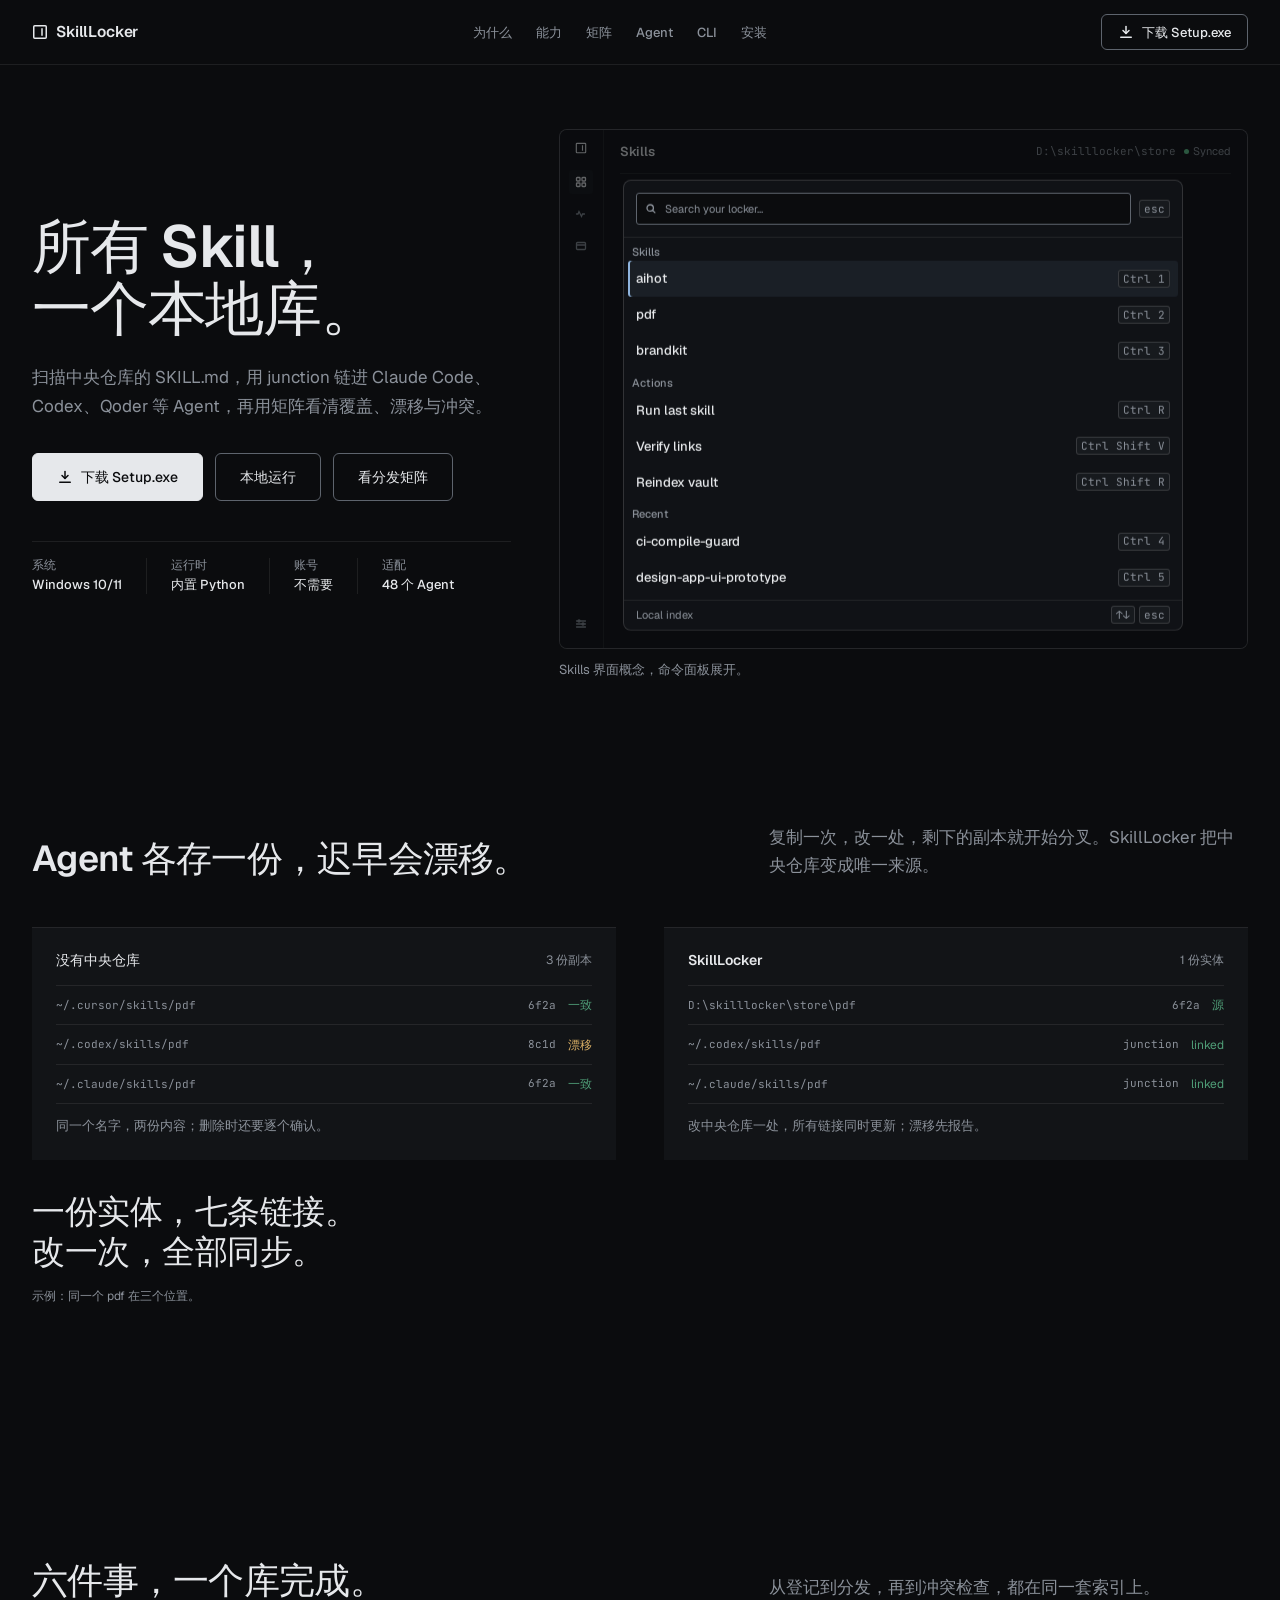
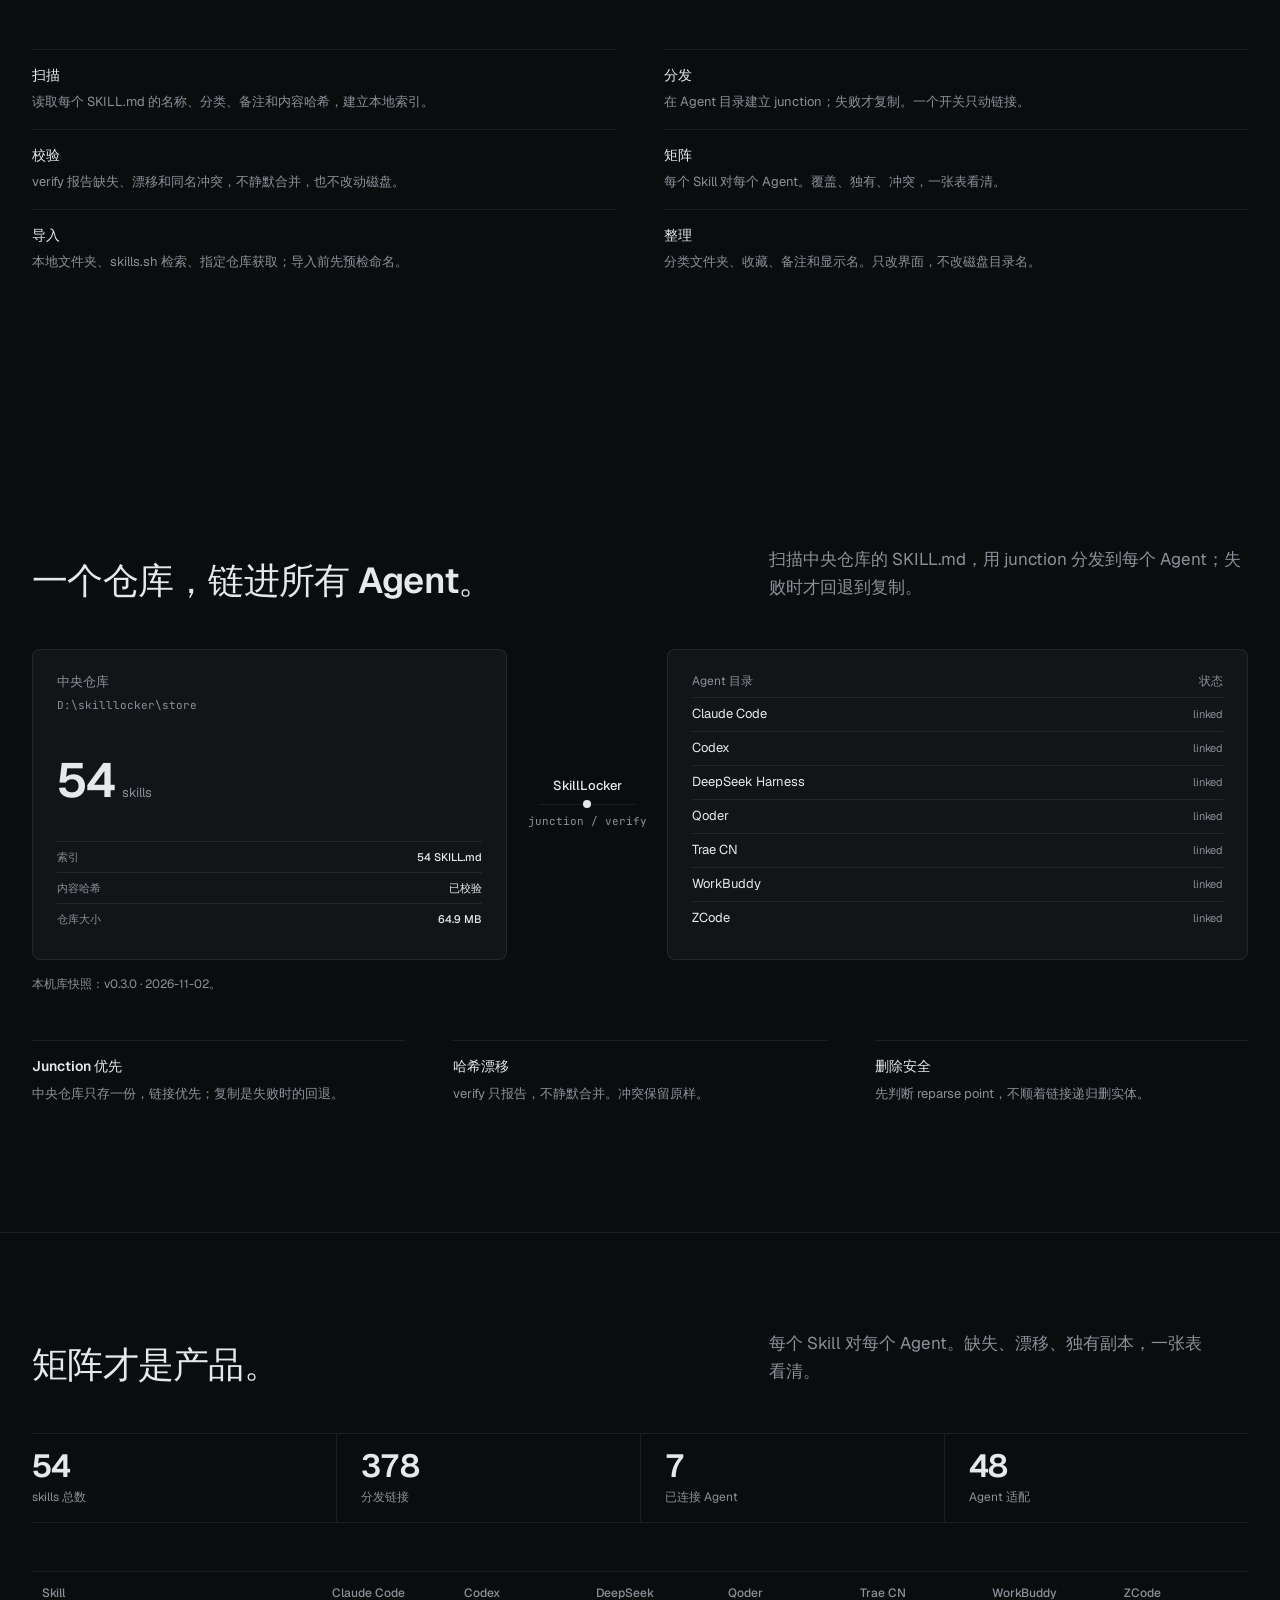
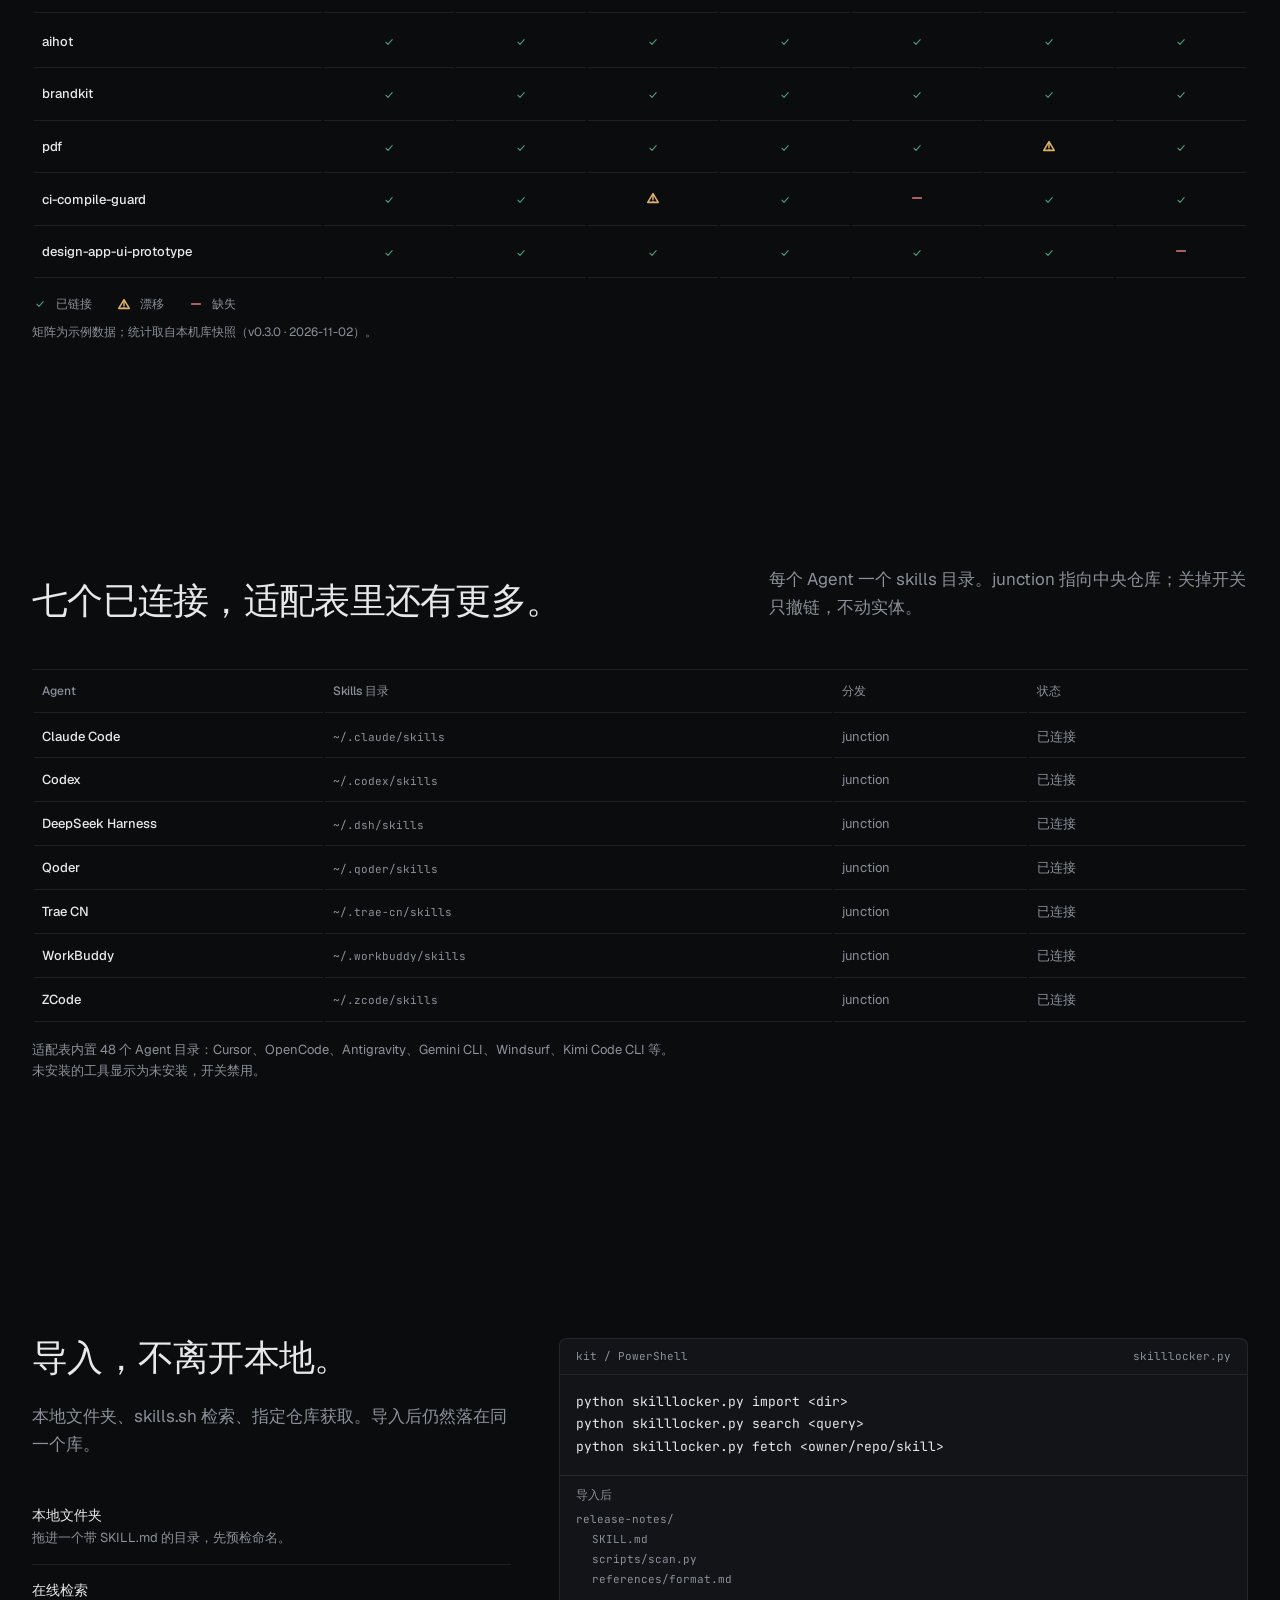
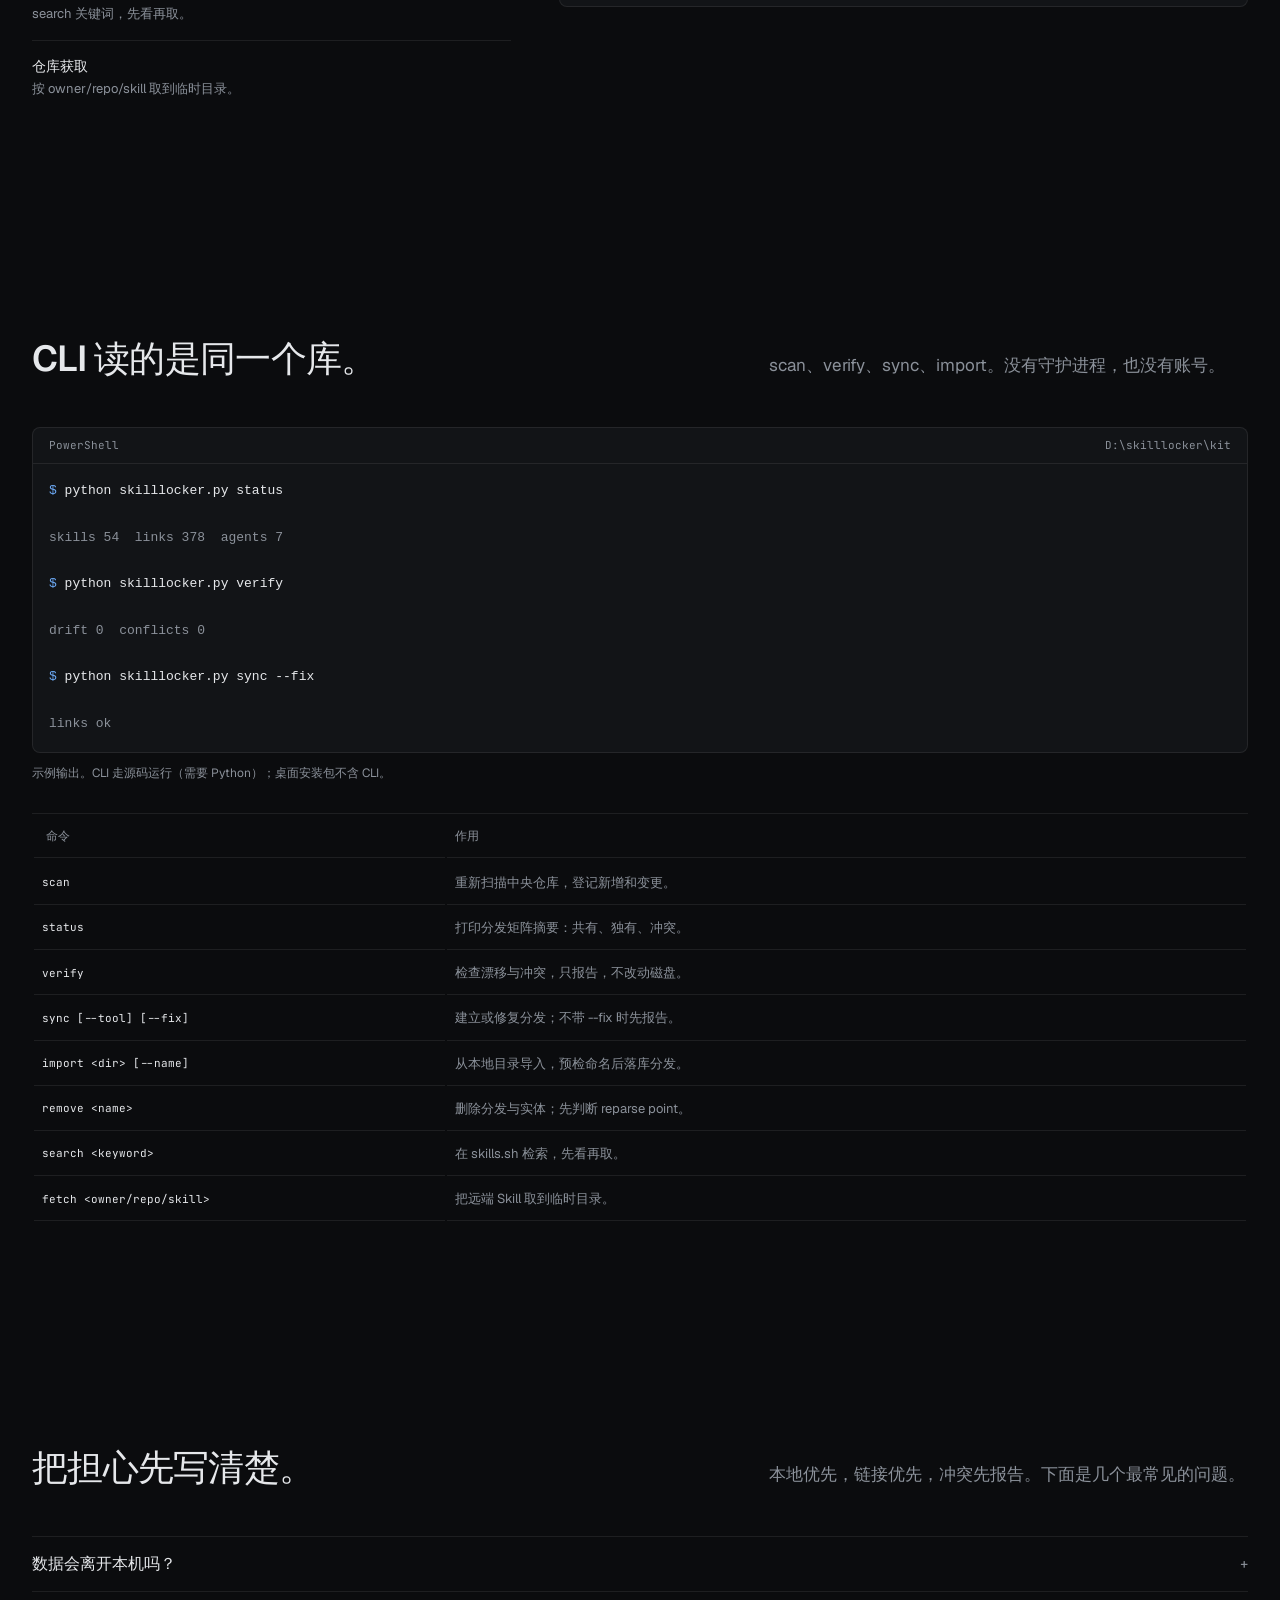
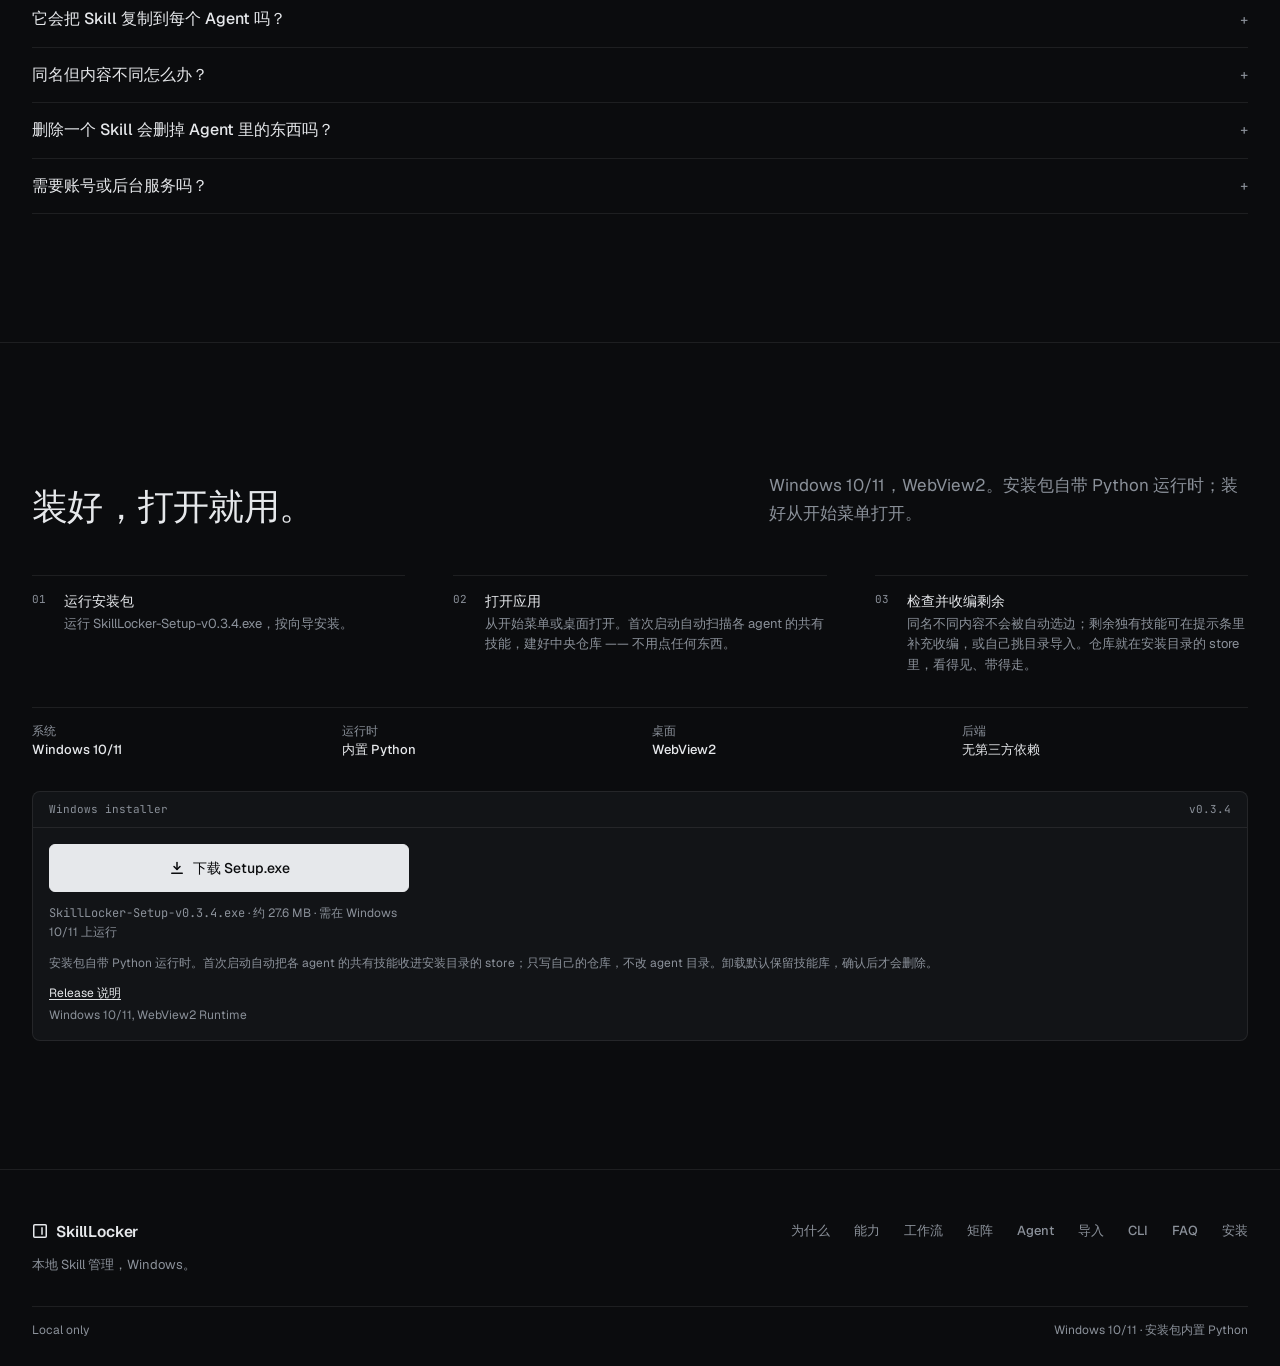
==== commit 547ac62d: "release: v0.3.4 首启不重叠全收 / 去重计数 / 冷启动加固 - 全新安装：各 agent 技能不重叠时也自动建库，不再出现「共有 0」 - 独有技能与首启面板按 (名字, 内容哈希)" ====
--- a/docs/index.html
+++ b/docs/index.html
@@ -1,693 +1,693 @@
-<!doctype html>
-<html lang="zh-CN">
-<head>
-  <meta charset="utf-8">
-  <meta name="viewport" content="width=device-width, initial-scale=1">
-  <meta name="color-scheme" content="dark">
-  <title>SkillLocker, 本地 Skill 管理</title>
-  <meta name="description" content="SkillLocker 是 Windows 本地 Skill 管理器：扫描中央仓库，把 Skill 链进各 Agent，并用矩阵查看分发状态。">
-  <link rel="canonical" href="https://2026heshao.github.io/skilllocker/">
-  <meta name="theme-color" content="#0B0C0E">
-  <link rel="icon" href="favicon.svg" type="image/svg+xml">
-  <link rel="icon" href="favicon.ico" sizes="any">
-  <link rel="apple-touch-icon" href="apple-touch-icon.png">
-  <meta property="og:type" content="website">
-  <meta property="og:site_name" content="SkillLocker">
-  <meta property="og:locale" content="zh_CN">
-  <meta property="og:url" content="https://2026heshao.github.io/skilllocker/">
-  <meta property="og:title" content="SkillLocker, 所有 Skill 一个本地库">
-  <meta property="og:description" content="Windows 本地 Skill 管理器：扫描中央仓库的 SKILL.md，用 junction 链进各 Agent，再用矩阵看清覆盖、漂移与冲突。Setup.exe 直接下载，装好就能用。">
-  <meta property="og:image" content="https://2026heshao.github.io/skilllocker/og-image.png">
-  <meta property="og:image:width" content="1200">
-  <meta property="og:image:height" content="630">
-  <meta property="og:image:alt" content="SkillLocker：所有 Skill，一个本地库。深色分享卡，左侧产品主张与 54/378/7/48 四项数据，右侧命令面板界面。">
-  <meta name="twitter:card" content="summary_large_image">
-  <meta name="twitter:title" content="SkillLocker, 所有 Skill 一个本地库">
-  <meta name="twitter:description" content="Windows 本地 Skill 管理器：中央仓库一份实体，junction 链进各 Agent，矩阵看清覆盖与漂移。">
-  <meta name="twitter:image" content="https://2026heshao.github.io/skilllocker/og-image.png">
-  <meta name="twitter:image:alt" content="SkillLocker：所有 Skill，一个本地库">
-  <script type="application/ld+json">
-  {
-    "@context": "https://schema.org",
-    "@type": "SoftwareApplication",
-    "name": "SkillLocker",
-    "applicationCategory": "DeveloperApplication",
-    "operatingSystem": "Windows 10, Windows 11",
-    "softwareVersion": "0.3.0",
-    "url": "https://2026heshao.github.io/skilllocker/",
-    "downloadUrl": "https://2026heshao.github.io/skilllocker/SkillLocker-Setup-v0.3.0.exe",
-    "installUrl": "https://2026heshao.github.io/skilllocker/SkillLocker-Setup-v0.3.0.exe",
-    "image": ["https://2026heshao.github.io/skilllocker/og-image.png", "https://2026heshao.github.io/skilllocker/screenshots/01-library.png"],
-    "offers": { "@type": "Offer", "price": "0", "priceCurrency": "CNY" },
-    "sameAs": "https://github.com/2026heshao/skilllocker"
-  }
-  </script>
-  <link rel="stylesheet" href="site.css">
-</head>
-<body>
-  <a class="skip" href="#main">跳到正文</a>
-
-  <header class="site-nav" id="top">
-    <div class="container nav-inner">
-      <a class="brand" href="#top" aria-label="SkillLocker, 首页">
-        <svg class="brand__mark" viewBox="0 0 16 16" fill="none" stroke="currentColor" stroke-width="1.5" aria-hidden="true" focusable="false">
-          <rect x="1.75" y="1.75" width="12.5" height="12.5" rx="1"></rect>
-          <path d="M10 4.25v7.5"></path>
-        </svg>
-        <span class="brand__word">SkillLocker</span>
-      </a>
-      <nav class="nav-links" aria-label="主要导航">
-        <a href="#why">为什么</a>
-        <a href="#capabilities">能力</a>
-        <a href="#matrix">矩阵</a>
-        <a href="#agents">Agent</a>
-        <a href="#cli">CLI</a>
-        <a href="#install">安装</a>
-      </nav>
-      <a class="btn btn--quiet nav-cta" href="SkillLocker-Setup-v0.3.0.exe" download="SkillLocker-Setup-v0.3.0.exe">
-        <svg class="btn__icon" viewBox="0 0 16 16" fill="none" stroke="currentColor" stroke-width="1.5" stroke-linecap="round" stroke-linejoin="round" aria-hidden="true" focusable="false">
-          <path d="M8 2.5v6.75"></path>
-          <path d="M5 6.5 8 9.5l3-3"></path>
-          <path d="M2.75 13.25h10.5"></path>
-        </svg>
-        <span>下载 Setup.exe</span>
-      </a>
-    </div>
-  </header>
-
-  <main id="main">
-    <section class="hero" id="product">
-      <div class="container hero__grid">
-        <div class="hero__copy">
-          <h1>所有 Skill，<span class="hero__line">一个本地库。</span></h1>
-          <p class="lede">扫描中央仓库的 SKILL.md，用 junction 链进 Claude Code、Codex、Qoder 等 Agent，再用矩阵看清覆盖、漂移与冲突。</p>
-          <div class="hero__actions">
-            <a class="btn btn--primary" href="SkillLocker-Setup-v0.3.0.exe" download="SkillLocker-Setup-v0.3.0.exe">
-              <svg class="btn__icon" viewBox="0 0 16 16" fill="none" stroke="currentColor" stroke-width="1.5" stroke-linecap="round" stroke-linejoin="round" aria-hidden="true" focusable="false">
-                <path d="M8 2.5v6.75"></path>
-                <path d="M5 6.5 8 9.5l3-3"></path>
-                <path d="M2.75 13.25h10.5"></path>
-              </svg>
-              <span>下载 Setup.exe</span>
-            </a>
-            <a class="btn btn--quiet" href="#install">本地运行</a>
-            <a class="btn btn--quiet" href="#matrix">看分发矩阵</a>
-          </div>
-          <dl class="hero__meta">
-            <div>
-              <dt>系统</dt>
-              <dd>Windows 10/11</dd>
-            </div>
-            <div>
-              <dt>运行时</dt>
-              <dd>内置 Python</dd>
-            </div>
-            <div>
-              <dt>账号</dt>
-              <dd>不需要</dd>
-            </div>
-            <div>
-              <dt>适配</dt>
-              <dd>48 个 Agent</dd>
-            </div>
-          </dl>
-        </div>
-
-        <figure class="hero__visual">
-          <div class="shot" aria-hidden="true">
-            <div class="shot__app">
-              <aside class="shot__rail">
-                <svg class="shot__mark" viewBox="0 0 16 16" fill="none" stroke="currentColor" stroke-width="1.5" aria-hidden="true" focusable="false">
-                  <rect x="1.75" y="1.75" width="12.5" height="12.5" rx="1"></rect>
-                  <path d="M10 4.25v7.5"></path>
-                </svg>
-                <span class="shot__rail-icon is-active">
-                  <svg viewBox="0 0 12 12" fill="none" stroke="currentColor" stroke-width="1.3" aria-hidden="true" focusable="false">
-                    <rect x="1.5" y="1.5" width="3.5" height="3.5" rx=".7"></rect>
-                    <rect x="7" y="1.5" width="3.5" height="3.5" rx=".7"></rect>
-                    <rect x="1.5" y="7" width="3.5" height="3.5" rx=".7"></rect>
-                    <rect x="7" y="7" width="3.5" height="3.5" rx=".7"></rect>
-                  </svg>
-                </span>
-                <span class="shot__rail-icon">
-                  <svg viewBox="0 0 12 12" fill="none" stroke="currentColor" stroke-width="1.3" stroke-linecap="round" aria-hidden="true" focusable="false">
-                    <path d="M1.5 6h1.5l1-2.5 2.5 5 1-2.5h2"></path>
-                  </svg>
-                </span>
-                <span class="shot__rail-icon">
-                  <svg viewBox="0 0 12 12" fill="none" stroke="currentColor" stroke-width="1.3" aria-hidden="true" focusable="false">
-                    <rect x="1.5" y="2.5" width="9" height="7" rx="1"></rect>
-                    <path d="M1.5 5h9"></path>
-                  </svg>
-                </span>
-                <span class="shot__rail-icon shot__rail-icon--foot">
-                  <svg viewBox="0 0 12 12" fill="none" stroke="currentColor" stroke-width="1.3" stroke-linecap="round" aria-hidden="true" focusable="false">
-                    <path d="M1.5 3h9M1.5 6h9M1.5 9h9"></path>
-                    <circle cx="4" cy="3" r="1"></circle>
-                    <circle cx="8" cy="6" r="1"></circle>
-                  </svg>
-                </span>
-              </aside>
-
-              <div class="shot__main">
-                <div class="shot__top">
-                  <span class="shot__title">Skills</span>
-                  <span class="shot__topmeta">
-                    <span class="shot__path">D:\skilllocker\store</span>
-                    <span class="shot__sync"><i class="shot__light shot__light--ok"></i>Synced</span>
-                  </span>
-                </div>
-              </div>
-            </div>
-
-            <div class="shot__scrim"></div>
-
-            <div class="shot__palette">
-              <div class="shot__palette-head">
-                <span class="shot__field">
-                  <svg viewBox="0 0 12 12" fill="none" stroke="currentColor" stroke-width="1.3" stroke-linecap="round" aria-hidden="true" focusable="false">
-                    <circle cx="5.2" cy="5.2" r="3.2"></circle>
-                    <path d="m7.6 7.6 2.3 2.3"></path>
-                  </svg>
-                  <span>Search your locker…</span>
-                </span>
-                <span class="shot__kbd">esc</span>
-              </div>
-
-              <div class="shot__group-title">Skills</div>
-              <div class="shot__option is-selected">
-                <span class="shot__option-name">aihot</span>
-                <span class="shot__kbd">Ctrl 1</span>
-              </div>
-              <div class="shot__option">
-                <span class="shot__option-name">pdf</span>
-                <span class="shot__kbd">Ctrl 2</span>
-              </div>
-              <div class="shot__option">
-                <span class="shot__option-name">brandkit</span>
-                <span class="shot__kbd">Ctrl 3</span>
-              </div>
-
-              <div class="shot__group-title">Actions</div>
-              <div class="shot__option">
-                <span class="shot__option-name">Run last skill</span>
-                <span class="shot__kbd">Ctrl R</span>
-              </div>
-              <div class="shot__option">
-                <span class="shot__option-name">Verify links</span>
-                <span class="shot__kbd">Ctrl Shift V</span>
-              </div>
-              <div class="shot__option">
-                <span class="shot__option-name">Reindex vault</span>
-                <span class="shot__kbd">Ctrl Shift R</span>
-              </div>
-
-              <div class="shot__group-title">Recent</div>
-              <div class="shot__option">
-                <span class="shot__option-name">ci-compile-guard</span>
-                <span class="shot__kbd">Ctrl 4</span>
-              </div>
-              <div class="shot__option">
-                <span class="shot__option-name">design-app-ui-prototype</span>
-                <span class="shot__kbd">Ctrl 5</span>
-              </div>
-
-              <div class="shot__palette-foot">
-                <span>Local index</span>
-                <span class="shot__hints"><span class="shot__kbd">↑↓</span><span class="shot__kbd">esc</span></span>
-              </div>
-            </div>
-          </div>
-          <figcaption>Skills 界面概念，命令面板展开。</figcaption>
-        </figure>
-      </div>
-    </section>
-
-    <section class="section why" id="why">
-      <div class="container">
-        <div class="section-head">
-          <h2>Agent 各存一份，迟早会漂移。</h2>
-          <p>复制一次，改一处，剩下的副本就开始分叉。SkillLocker 把中央仓库变成唯一来源。</p>
-        </div>
-        <div class="compare">
-          <div class="compare__panel">
-            <div class="compare__head">
-              <span class="compare__label">没有中央仓库</span>
-              <span class="compare__meta">3 份副本</span>
-            </div>
-            <div class="compare__rows">
-              <div class="compare__row">
-                <span class="compare__path mono">~/.cursor/skills/pdf</span>
-                <span class="compare__hash mono">6f2a</span>
-                <span class="compare__state compare__state--ok">一致</span>
-              </div>
-              <div class="compare__row">
-                <span class="compare__path mono">~/.codex/skills/pdf</span>
-                <span class="compare__hash mono">8c1d</span>
-                <span class="compare__state compare__state--warn">漂移</span>
-              </div>
-              <div class="compare__row">
-                <span class="compare__path mono">~/.claude/skills/pdf</span>
-                <span class="compare__hash mono">6f2a</span>
-                <span class="compare__state compare__state--ok">一致</span>
-              </div>
-            </div>
-            <p class="compare__note">同一个名字，两份内容；删除时还要逐个确认。</p>
-          </div>
-          <div class="compare__panel">
-            <div class="compare__head">
-              <span class="compare__label">SkillLocker</span>
-              <span class="compare__meta">1 份实体</span>
-            </div>
-            <div class="compare__rows">
-              <div class="compare__row">
-                <span class="compare__path mono">D:\skilllocker\store\pdf</span>
-                <span class="compare__hash mono">6f2a</span>
-                <span class="compare__state compare__state--ok">源</span>
-              </div>
-              <div class="compare__row">
-                <span class="compare__path mono">~/.codex/skills/pdf</span>
-                <span class="compare__hash mono">junction</span>
-                <span class="compare__state compare__state--ok">linked</span>
-              </div>
-              <div class="compare__row">
-                <span class="compare__path mono">~/.claude/skills/pdf</span>
-                <span class="compare__hash mono">junction</span>
-                <span class="compare__state compare__state--ok">linked</span>
-              </div>
-            </div>
-            <p class="compare__note">改中央仓库一处，所有链接同时更新；漂移先报告。</p>
-          </div>
-        </div>
-        <p class="why__statement">一份实体，七条链接。<br>改一次，全部同步。</p>
-        <p class="section-caption">示例：同一个 pdf 在三个位置。</p>
-      </div>
-    </section>
-
-    <section class="section capabilities" id="capabilities">
-      <div class="container">
-        <div class="section-head">
-          <h2>六件事，一个库完成。</h2>
-          <p>从登记到分发，再到冲突检查，都在同一套索引上。</p>
-        </div>
-        <div class="capabilities__grid">
-          <article>
-            <h3>扫描</h3>
-            <p>读取每个 SKILL.md 的名称、分类、备注和内容哈希，建立本地索引。</p>
-          </article>
-          <article>
-            <h3>分发</h3>
-            <p>在 Agent 目录建立 junction；失败才复制。一个开关只动链接。</p>
-          </article>
-          <article>
-            <h3>校验</h3>
-            <p>verify 报告缺失、漂移和同名冲突，不静默合并，也不改动磁盘。</p>
-          </article>
-          <article>
-            <h3>矩阵</h3>
-            <p>每个 Skill 对每个 Agent。覆盖、独有、冲突，一张表看清。</p>
-          </article>
-          <article>
-            <h3>导入</h3>
-            <p>本地文件夹、skills.sh 检索、指定仓库获取；导入前先预检命名。</p>
-          </article>
-          <article>
-            <h3>整理</h3>
-            <p>分类文件夹、收藏、备注和显示名。只改界面，不改磁盘目录名。</p>
-          </article>
-        </div>
-      </div>
-    </section>
-
-    <section class="section workflow" id="workflow">
-      <div class="container">
-        <div class="section-head">
-          <h2>一个仓库，链进所有 Agent。</h2>
-          <p>扫描中央仓库的 SKILL.md，用 junction 分发到每个 Agent；失败时才回退到复制。</p>
-        </div>
-
-        <div class="flow" role="group" aria-label="系统图：中央仓库经 SkillLocker 链接到七个 Agent 目录">
-          <div class="flow__store">
-            <div>
-              <div class="flow__label">中央仓库</div>
-              <div class="flow__path">D:\skilllocker\store</div>
-            </div>
-            <div class="flow__count"><b>54</b><span>skills</span></div>
-            <dl class="flow__meta">
-              <div><dt>索引</dt><dd>54 SKILL.md</dd></div>
-              <div><dt>内容哈希</dt><dd>已校验</dd></div>
-              <div><dt>仓库大小</dt><dd>64.9 MB</dd></div>
-            </dl>
-          </div>
-
-          <div class="flow__link" aria-hidden="true">
-            <span class="flow__line"></span>
-            <span class="flow__node"></span>
-            <span class="flow__link-label">SkillLocker</span>
-            <span class="flow__link-sub">junction / verify</span>
-          </div>
-
-          <div class="flow__agents">
-            <div class="flow__agents-head"><span>Agent 目录</span><span>状态</span></div>
-            <div class="flow__agent"><span>Claude Code</span><span class="flow__agent-state">linked</span></div>
-            <div class="flow__agent"><span>Codex</span><span class="flow__agent-state">linked</span></div>
-            <div class="flow__agent"><span>DeepSeek Harness</span><span class="flow__agent-state">linked</span></div>
-            <div class="flow__agent"><span>Qoder</span><span class="flow__agent-state">linked</span></div>
-            <div class="flow__agent"><span>Trae CN</span><span class="flow__agent-state">linked</span></div>
-            <div class="flow__agent"><span>WorkBuddy</span><span class="flow__agent-state">linked</span></div>
-            <div class="flow__agent"><span>ZCode</span><span class="flow__agent-state">linked</span></div>
-          </div>
-        </div>
-
-        <p class="section-caption">本机库快照：v0.3.0 · 2026-11-02。</p>
-
-        <ul class="facts">
-          <li>
-            <h3>Junction 优先</h3>
-            <p>中央仓库只存一份，链接优先；复制是失败时的回退。</p>
-          </li>
-          <li>
-            <h3>哈希漂移</h3>
-            <p>verify 只报告，不静默合并。冲突保留原样。</p>
-          </li>
-          <li>
-            <h3>删除安全</h3>
-            <p>先判断 reparse point，不顺着链接递归删实体。</p>
-          </li>
-        </ul>
-      </div>
-    </section>
-
-    <section class="section matrix" id="matrix">
-      <div class="container">
-        <div class="section-head">
-          <h2>矩阵才是产品。</h2>
-          <p>每个 Skill 对每个 Agent。缺失、漂移、独有副本，一张表看清。</p>
-        </div>
-
-        <div class="matrix__stats">
-          <div class="matrix__stat"><b>54</b><span>skills 总数</span></div>
-          <div class="matrix__stat"><b>378</b><span>分发链接</span></div>
-          <div class="matrix__stat"><b>7</b><span>已连接 Agent</span></div>
-          <div class="matrix__stat"><b>48</b><span>Agent 适配</span></div>
-        </div>
-
-        <div class="matrix__wrap" tabindex="0" role="region" aria-label="Skill 分发矩阵，可横向滚动">
-          <table class="matrix-table">
-            <caption class="visually-hidden">Skill 分发矩阵示例</caption>
-            <thead>
-              <tr>
-                <th scope="col">Skill</th>
-                <th scope="col"><span class="agent-full">Claude Code</span><span class="agent-short" aria-hidden="true">CC</span></th>
-                <th scope="col"><span class="agent-full">Codex</span><span class="agent-short" aria-hidden="true">CX</span></th>
-                <th scope="col"><span class="agent-full">DeepSeek</span><span class="agent-short" aria-hidden="true">DS</span></th>
-                <th scope="col"><span class="agent-full">Qoder</span><span class="agent-short" aria-hidden="true">QD</span></th>
-                <th scope="col"><span class="agent-full">Trae CN</span><span class="agent-short" aria-hidden="true">TR</span></th>
-                <th scope="col"><span class="agent-full">WorkBuddy</span><span class="agent-short" aria-hidden="true">WB</span></th>
-                <th scope="col"><span class="agent-full">ZCode</span><span class="agent-short" aria-hidden="true">ZC</span></th>
-              </tr>
-            </thead>
-            <tbody>
-              <tr>
-                <th scope="row">aihot</th>
-                <td><span class="mark mark--ok"><svg viewBox="0 0 12 12" fill="none" stroke="currentColor" stroke-width="1.3" stroke-linecap="round" stroke-linejoin="round" aria-hidden="true" focusable="false"><path d="M2.25 6.25 4.8 8.8 9.8 3.2"></path></svg><span class="visually-hidden">已链接</span></span></td>
-                <td><span class="mark mark--ok"><svg viewBox="0 0 12 12" fill="none" stroke="currentColor" stroke-width="1.3" stroke-linecap="round" stroke-linejoin="round" aria-hidden="true" focusable="false"><path d="M2.25 6.25 4.8 8.8 9.8 3.2"></path></svg><span class="visually-hidden">已链接</span></span></td>
-                <td><span class="mark mark--ok"><svg viewBox="0 0 12 12" fill="none" stroke="currentColor" stroke-width="1.3" stroke-linecap="round" stroke-linejoin="round" aria-hidden="true" focusable="false"><path d="M2.25 6.25 4.8 8.8 9.8 3.2"></path></svg><span class="visually-hidden">已链接</span></span></td>
-                <td><span class="mark mark--ok"><svg viewBox="0 0 12 12" fill="none" stroke="currentColor" stroke-width="1.3" stroke-linecap="round" stroke-linejoin="round" aria-hidden="true" focusable="false"><path d="M2.25 6.25 4.8 8.8 9.8 3.2"></path></svg><span class="visually-hidden">已链接</span></span></td>
-                <td><span class="mark mark--ok"><svg viewBox="0 0 12 12" fill="none" stroke="currentColor" stroke-width="1.3" stroke-linecap="round" stroke-linejoin="round" aria-hidden="true" focusable="false"><path d="M2.25 6.25 4.8 8.8 9.8 3.2"></path></svg><span class="visually-hidden">已链接</span></span></td>
-                <td><span class="mark mark--ok"><svg viewBox="0 0 12 12" fill="none" stroke="currentColor" stroke-width="1.3" stroke-linecap="round" stroke-linejoin="round" aria-hidden="true" focusable="false"><path d="M2.25 6.25 4.8 8.8 9.8 3.2"></path></svg><span class="visually-hidden">已链接</span></span></td>
-                <td><span class="mark mark--ok"><svg viewBox="0 0 12 12" fill="none" stroke="currentColor" stroke-width="1.3" stroke-linecap="round" stroke-linejoin="round" aria-hidden="true" focusable="false"><path d="M2.25 6.25 4.8 8.8 9.8 3.2"></path></svg><span class="visually-hidden">已链接</span></span></td>
-              </tr>
-              <tr>
-                <th scope="row">brandkit</th>
-                <td><span class="mark mark--ok"><svg viewBox="0 0 12 12" fill="none" stroke="currentColor" stroke-width="1.3" stroke-linecap="round" stroke-linejoin="round" aria-hidden="true" focusable="false"><path d="M2.25 6.25 4.8 8.8 9.8 3.2"></path></svg><span class="visually-hidden">已链接</span></span></td>
-                <td><span class="mark mark--ok"><svg viewBox="0 0 12 12" fill="none" stroke="currentColor" stroke-width="1.3" stroke-linecap="round" stroke-linejoin="round" aria-hidden="true" focusable="false"><path d="M2.25 6.25 4.8 8.8 9.8 3.2"></path></svg><span class="visually-hidden">已链接</span></span></td>
-                <td><span class="mark mark--ok"><svg viewBox="0 0 12 12" fill="none" stroke="currentColor" stroke-width="1.3" stroke-linecap="round" stroke-linejoin="round" aria-hidden="true" focusable="false"><path d="M2.25 6.25 4.8 8.8 9.8 3.2"></path></svg><span class="visually-hidden">已链接</span></span></td>
-                <td><span class="mark mark--ok"><svg viewBox="0 0 12 12" fill="none" stroke="currentColor" stroke-width="1.3" stroke-linecap="round" stroke-linejoin="round" aria-hidden="true" focusable="false"><path d="M2.25 6.25 4.8 8.8 9.8 3.2"></path></svg><span class="visually-hidden">已链接</span></span></td>
-                <td><span class="mark mark--ok"><svg viewBox="0 0 12 12" fill="none" stroke="currentColor" stroke-width="1.3" stroke-linecap="round" stroke-linejoin="round" aria-hidden="true" focusable="false"><path d="M2.25 6.25 4.8 8.8 9.8 3.2"></path></svg><span class="visually-hidden">已链接</span></span></td>
-                <td><span class="mark mark--ok"><svg viewBox="0 0 12 12" fill="none" stroke="currentColor" stroke-width="1.3" stroke-linecap="round" stroke-linejoin="round" aria-hidden="true" focusable="false"><path d="M2.25 6.25 4.8 8.8 9.8 3.2"></path></svg><span class="visually-hidden">已链接</span></span></td>
-                <td><span class="mark mark--ok"><svg viewBox="0 0 12 12" fill="none" stroke="currentColor" stroke-width="1.3" stroke-linecap="round" stroke-linejoin="round" aria-hidden="true" focusable="false"><path d="M2.25 6.25 4.8 8.8 9.8 3.2"></path></svg><span class="visually-hidden">已链接</span></span></td>
-              </tr>
-              <tr>
-                <th scope="row">pdf</th>
-                <td><span class="mark mark--ok"><svg viewBox="0 0 12 12" fill="none" stroke="currentColor" stroke-width="1.3" stroke-linecap="round" stroke-linejoin="round" aria-hidden="true" focusable="false"><path d="M2.25 6.25 4.8 8.8 9.8 3.2"></path></svg><span class="visually-hidden">已链接</span></span></td>
-                <td><span class="mark mark--ok"><svg viewBox="0 0 12 12" fill="none" stroke="currentColor" stroke-width="1.3" stroke-linecap="round" stroke-linejoin="round" aria-hidden="true" focusable="false"><path d="M2.25 6.25 4.8 8.8 9.8 3.2"></path></svg><span class="visually-hidden">已链接</span></span></td>
-                <td><span class="mark mark--ok"><svg viewBox="0 0 12 12" fill="none" stroke="currentColor" stroke-width="1.3" stroke-linecap="round" stroke-linejoin="round" aria-hidden="true" focusable="false"><path d="M2.25 6.25 4.8 8.8 9.8 3.2"></path></svg><span class="visually-hidden">已链接</span></span></td>
-                <td><span class="mark mark--ok"><svg viewBox="0 0 12 12" fill="none" stroke="currentColor" stroke-width="1.3" stroke-linecap="round" stroke-linejoin="round" aria-hidden="true" focusable="false"><path d="M2.25 6.25 4.8 8.8 9.8 3.2"></path></svg><span class="visually-hidden">已链接</span></span></td>
-                <td><span class="mark mark--ok"><svg viewBox="0 0 12 12" fill="none" stroke="currentColor" stroke-width="1.3" stroke-linecap="round" stroke-linejoin="round" aria-hidden="true" focusable="false"><path d="M2.25 6.25 4.8 8.8 9.8 3.2"></path></svg><span class="visually-hidden">已链接</span></span></td>
-                <td><span class="mark mark--warn"><svg viewBox="0 0 12 12" fill="none" stroke="currentColor" stroke-width="1.3" stroke-linecap="round" stroke-linejoin="round" aria-hidden="true" focusable="false"><path d="M6 2.25 10.5 9.75h-9z"></path><path d="M6 4.75v2.5"></path><path d="M6 8.75h.01"></path></svg><span class="visually-hidden">漂移</span></span></td>
-                <td><span class="mark mark--ok"><svg viewBox="0 0 12 12" fill="none" stroke="currentColor" stroke-width="1.3" stroke-linecap="round" stroke-linejoin="round" aria-hidden="true" focusable="false"><path d="M2.25 6.25 4.8 8.8 9.8 3.2"></path></svg><span class="visually-hidden">已链接</span></span></td>
-              </tr>
-              <tr>
-                <th scope="row">ci-compile-guard</th>
-                <td><span class="mark mark--ok"><svg viewBox="0 0 12 12" fill="none" stroke="currentColor" stroke-width="1.3" stroke-linecap="round" stroke-linejoin="round" aria-hidden="true" focusable="false"><path d="M2.25 6.25 4.8 8.8 9.8 3.2"></path></svg><span class="visually-hidden">已链接</span></span></td>
-                <td><span class="mark mark--ok"><svg viewBox="0 0 12 12" fill="none" stroke="currentColor" stroke-width="1.3" stroke-linecap="round" stroke-linejoin="round" aria-hidden="true" focusable="false"><path d="M2.25 6.25 4.8 8.8 9.8 3.2"></path></svg><span class="visually-hidden">已链接</span></span></td>
-                <td><span class="mark mark--warn"><svg viewBox="0 0 12 12" fill="none" stroke="currentColor" stroke-width="1.3" stroke-linecap="round" stroke-linejoin="round" aria-hidden="true" focusable="false"><path d="M6 2.25 10.5 9.75h-9z"></path><path d="M6 4.75v2.5"></path><path d="M6 8.75h.01"></path></svg><span class="visually-hidden">漂移</span></span></td>
-                <td><span class="mark mark--ok"><svg viewBox="0 0 12 12" fill="none" stroke="currentColor" stroke-width="1.3" stroke-linecap="round" stroke-linejoin="round" aria-hidden="true" focusable="false"><path d="M2.25 6.25 4.8 8.8 9.8 3.2"></path></svg><span class="visually-hidden">已链接</span></span></td>
-                <td><span class="mark mark--missing"><svg viewBox="0 0 12 12" fill="none" stroke="currentColor" stroke-width="1.3" stroke-linecap="round" aria-hidden="true" focusable="false"><path d="M2.25 6h7.5"></path></svg><span class="visually-hidden">缺失</span></span></td>
-                <td><span class="mark mark--ok"><svg viewBox="0 0 12 12" fill="none" stroke="currentColor" stroke-width="1.3" stroke-linecap="round" stroke-linejoin="round" aria-hidden="true" focusable="false"><path d="M2.25 6.25 4.8 8.8 9.8 3.2"></path></svg><span class="visually-hidden">已链接</span></span></td>
-                <td><span class="mark mark--ok"><svg viewBox="0 0 12 12" fill="none" stroke="currentColor" stroke-width="1.3" stroke-linecap="round" stroke-linejoin="round" aria-hidden="true" focusable="false"><path d="M2.25 6.25 4.8 8.8 9.8 3.2"></path></svg><span class="visually-hidden">已链接</span></span></td>
-              </tr>
-              <tr>
-                <th scope="row">design-app-ui-prototype</th>
-                <td><span class="mark mark--ok"><svg viewBox="0 0 12 12" fill="none" stroke="currentColor" stroke-width="1.3" stroke-linecap="round" stroke-linejoin="round" aria-hidden="true" focusable="false"><path d="M2.25 6.25 4.8 8.8 9.8 3.2"></path></svg><span class="visually-hidden">已链接</span></span></td>
-                <td><span class="mark mark--ok"><svg viewBox="0 0 12 12" fill="none" stroke="currentColor" stroke-width="1.3" stroke-linecap="round" stroke-linejoin="round" aria-hidden="true" focusable="false"><path d="M2.25 6.25 4.8 8.8 9.8 3.2"></path></svg><span class="visually-hidden">已链接</span></span></td>
-                <td><span class="mark mark--ok"><svg viewBox="0 0 12 12" fill="none" stroke="currentColor" stroke-width="1.3" stroke-linecap="round" stroke-linejoin="round" aria-hidden="true" focusable="false"><path d="M2.25 6.25 4.8 8.8 9.8 3.2"></path></svg><span class="visually-hidden">已链接</span></span></td>
-                <td><span class="mark mark--ok"><svg viewBox="0 0 12 12" fill="none" stroke="currentColor" stroke-width="1.3" stroke-linecap="round" stroke-linejoin="round" aria-hidden="true" focusable="false"><path d="M2.25 6.25 4.8 8.8 9.8 3.2"></path></svg><span class="visually-hidden">已链接</span></span></td>
-                <td><span class="mark mark--ok"><svg viewBox="0 0 12 12" fill="none" stroke="currentColor" stroke-width="1.3" stroke-linecap="round" stroke-linejoin="round" aria-hidden="true" focusable="false"><path d="M2.25 6.25 4.8 8.8 9.8 3.2"></path></svg><span class="visually-hidden">已链接</span></span></td>
-                <td><span class="mark mark--ok"><svg viewBox="0 0 12 12" fill="none" stroke="currentColor" stroke-width="1.3" stroke-linecap="round" stroke-linejoin="round" aria-hidden="true" focusable="false"><path d="M2.25 6.25 4.8 8.8 9.8 3.2"></path></svg><span class="visually-hidden">已链接</span></span></td>
-                <td><span class="mark mark--missing"><svg viewBox="0 0 12 12" fill="none" stroke="currentColor" stroke-width="1.3" stroke-linecap="round" aria-hidden="true" focusable="false"><path d="M2.25 6h7.5"></path></svg><span class="visually-hidden">缺失</span></span></td>
-              </tr>
-            </tbody>
-          </table>
-        </div>
-
-        <div class="matrix-legend">
-          <span class="legend__item"><span class="mark mark--ok"><svg viewBox="0 0 12 12" fill="none" stroke="currentColor" stroke-width="1.3" stroke-linecap="round" stroke-linejoin="round" aria-hidden="true" focusable="false"><path d="M2.25 6.25 4.8 8.8 9.8 3.2"></path></svg></span>已链接</span>
-          <span class="legend__item"><span class="mark mark--warn"><svg viewBox="0 0 12 12" fill="none" stroke="currentColor" stroke-width="1.3" stroke-linecap="round" stroke-linejoin="round" aria-hidden="true" focusable="false"><path d="M6 2.25 10.5 9.75h-9z"></path><path d="M6 4.75v2.5"></path><path d="M6 8.75h.01"></path></svg></span>漂移</span>
-          <span class="legend__item"><span class="mark mark--missing"><svg viewBox="0 0 12 12" fill="none" stroke="currentColor" stroke-width="1.3" stroke-linecap="round" aria-hidden="true" focusable="false"><path d="M2.25 6h7.5"></path></svg></span>缺失</span>
-        </div>
-        <p class="matrix__caption"><span class="matrix__hint-full">矩阵为示例数据；统计取自本机库快照（v0.3.0 · 2026-11-02）。</span><span class="matrix__hint-compact">矩阵为示例数据。列顺序：Claude Code, Codex, DeepSeek, Qoder, Trae CN, WorkBuddy, ZCode。统计取自 v0.3.0 快照。</span></p>
-      </div>
-    </section>
-
-    <section class="section agents" id="agents">
-      <div class="container">
-        <div class="section-head">
-          <h2>七个已连接，适配表里还有更多。</h2>
-          <p>每个 Agent 一个 skills 目录。junction 指向中央仓库；关掉开关只撤链，不动实体。</p>
-        </div>
-        <div class="agent-table__wrap">
-          <table class="agent-table">
-            <caption class="visually-hidden">当前连接的 Agent 与 skills 目录</caption>
-            <thead>
-              <tr>
-                <th scope="col">Agent</th>
-                <th scope="col">Skills 目录</th>
-                <th scope="col" class="agent-dispatch">分发</th>
-                <th scope="col">状态</th>
-              </tr>
-            </thead>
-            <tbody>
-              <tr><th scope="row">Claude Code</th><td class="mono">~/.claude/skills</td><td class="agent-dispatch">junction</td><td>已连接</td></tr>
-              <tr><th scope="row">Codex</th><td class="mono">~/.codex/skills</td><td class="agent-dispatch">junction</td><td>已连接</td></tr>
-              <tr><th scope="row">DeepSeek Harness</th><td class="mono">~/.dsh/skills</td><td class="agent-dispatch">junction</td><td>已连接</td></tr>
-              <tr><th scope="row">Qoder</th><td class="mono">~/.qoder/skills</td><td class="agent-dispatch">junction</td><td>已连接</td></tr>
-              <tr><th scope="row">Trae CN</th><td class="mono">~/.trae-cn/skills</td><td class="agent-dispatch">junction</td><td>已连接</td></tr>
-              <tr><th scope="row">WorkBuddy</th><td class="mono">~/.workbuddy/skills</td><td class="agent-dispatch">junction</td><td>已连接</td></tr>
-              <tr><th scope="row">ZCode</th><td class="mono">~/.zcode/skills</td><td class="agent-dispatch">junction</td><td>已连接</td></tr>
-            </tbody>
-          </table>
-        </div>
-        <p class="agent-note">适配表内置 48 个 Agent 目录：Cursor、OpenCode、Antigravity、Gemini CLI、Windsurf、Kimi Code CLI 等。未安装的工具显示为未安装，开关禁用。</p>
-      </div>
-    </section>
-
-    <section class="section import" id="import">
-      <div class="container split">
-        <div class="split__copy import__copy">
-          <h2>导入，不离开本地。</h2>
-          <p class="section-lede">本地文件夹、skills.sh 检索、指定仓库获取。导入后仍然落在同一个库。</p>
-          <ul class="modes">
-            <li>
-              <h3>本地文件夹</h3>
-              <p>拖进一个带 SKILL.md 的目录，先预检命名。</p>
-            </li>
-            <li>
-              <h3>在线检索</h3>
-              <p>search 关键词，先看再取。</p>
-            </li>
-            <li>
-              <h3>仓库获取</h3>
-              <p>按 owner/repo/skill 取到临时目录。</p>
-            </li>
-          </ul>
-        </div>
-        <div class="split__panel import__panel">
-          <div class="panel">
-            <div class="panel__head"><span>kit / PowerShell</span><span>skilllocker.py</span></div>
-            <pre><code>python skilllocker.py import &lt;dir&gt;
-python skilllocker.py search &lt;query&gt;
-python skilllocker.py fetch &lt;owner/repo/skill&gt;</code></pre>
-            <div class="panel__sub">
-              <div class="panel__subhead">导入后</div>
-              <div class="tree">
-                <div class="tree__row">release-notes/</div>
-                <div class="tree__row tree__row--indent">SKILL.md</div>
-                <div class="tree__row tree__row--indent">scripts/scan.py</div>
-                <div class="tree__row tree__row--indent">references/format.md</div>
-              </div>
-            </div>
-          </div>
-        </div>
-      </div>
-    </section>
-
-    <section class="section cli" id="cli">
-      <div class="container">
-        <div class="section-head">
-          <h2>CLI 读的是同一个库。</h2>
-          <p>scan、verify、sync、import。没有守护进程，也没有账号。</p>
-        </div>
-        <div class="terminal terminal--wide">
-          <div class="panel__head"><span>PowerShell</span><span>D:\skilllocker\kit</span></div>
-          <pre><code><span class="term__cmd"><span class="term__prompt">$</span> python skilllocker.py status</span>
-<span class="term__out">skills 54  links 378  agents 7</span>
-<span class="term__cmd"><span class="term__prompt">$</span> python skilllocker.py verify</span>
-<span class="term__out">drift 0  conflicts 0</span>
-<span class="term__cmd"><span class="term__prompt">$</span> python skilllocker.py sync --fix</span>
-<span class="term__out">links ok</span></code></pre>
-        </div>
-        <p class="terminal__caption">示例输出。CLI 走源码运行（需要 Python）；桌面安装包不含 CLI。</p>
-
-        <div class="cli-table">
-          <table>
-            <caption class="visually-hidden">SkillLocker CLI 命令</caption>
-            <thead>
-              <tr><th scope="col">命令</th><th scope="col">作用</th></tr>
-            </thead>
-            <tbody>
-              <tr><td class="mono">scan</td><td>重新扫描中央仓库，登记新增和变更。</td></tr>
-              <tr><td class="mono">status</td><td>打印分发矩阵摘要：共有、独有、冲突。</td></tr>
-              <tr><td class="mono">verify</td><td>检查漂移与冲突，只报告，不改动磁盘。</td></tr>
-              <tr><td class="mono">sync [--tool] [--fix]</td><td>建立或修复分发；不带 --fix 时先报告。</td></tr>
-              <tr><td class="mono">import &lt;dir&gt; [--name]</td><td>从本地目录导入，预检命名后落库分发。</td></tr>
-              <tr><td class="mono">remove &lt;name&gt;</td><td>删除分发与实体；先判断 reparse point。</td></tr>
-              <tr><td class="mono">search &lt;keyword&gt;</td><td>在 skills.sh 检索，先看再取。</td></tr>
-              <tr><td class="mono">fetch &lt;owner/repo/skill&gt;</td><td>把远端 Skill 取到临时目录。</td></tr>
-            </tbody>
-          </table>
-        </div>
-      </div>
-    </section>
-
-    <section class="section faq" id="faq">
-      <div class="container">
-        <div class="section-head">
-          <h2>把担心先写清楚。</h2>
-          <p>本地优先，链接优先，冲突先报告。下面是几个最常见的问题。</p>
-        </div>
-        <div class="faq__list">
-          <details>
-            <summary>数据会离开本机吗？</summary>
-            <p>技能库、索引和分发都在本地。只有 search 和 fetch 会访问网络；scan、status、verify、sync 不联网。</p>
-          </details>
-          <details>
-            <summary>它会把 Skill 复制到每个 Agent 吗？</summary>
-            <p>优先 junction。junction 失败时才回退到复制；复制也会记录内容和哈希。</p>
-          </details>
-          <details>
-            <summary>同名但内容不同怎么办？</summary>
-            <p>标为冲突。verify 只报告，不自动覆盖；你可以查看差异，再决定保留哪一份。</p>
-          </details>
-          <details>
-            <summary>删除一个 Skill 会删掉 Agent 里的东西吗？</summary>
-            <p>不会顺着链接递归删实体。撤链和删实体分开；删除前先判断 reparse point。</p>
-          </details>
-          <details>
-            <summary>需要账号或后台服务吗？</summary>
-            <p>不需要。桌面端是 pywebview，后端与 CLI 无第三方依赖，数据落在本地 SQLite 与文件系统。</p>
-          </details>
-        </div>
-      </div>
-    </section>
-
-    <section class="section install" id="install">
-      <div class="container">
-        <div class="section-head">
-          <h2>装好，打开就用。</h2>
-          <p>Windows 10/11，WebView2。安装包自带 Python 运行时；装好从开始菜单打开。</p>
-        </div>
-        <ol class="steps steps--row">
-          <li>
-            <h3>运行安装包</h3>
-            <p>运行 SkillLocker-Setup-v0.3.0.exe，按向导安装。</p>
-          </li>
-          <li>
-            <h3>打开应用</h3>
-            <p>从开始菜单或桌面打开；首次启动自动创建本地库。</p>
-          </li>
-          <li>
-            <h3>导入技能</h3>
-            <p>在应用内选择带 SKILL.md 的目录，不需要手动找 store。</p>
-          </li>
-        </ol>
-        <dl class="requirements">
-          <div><dt>系统</dt><dd>Windows 10/11</dd></div>
-          <div><dt>运行时</dt><dd>内置 Python</dd></div>
-          <div><dt>桌面</dt><dd>WebView2</dd></div>
-          <div><dt>后端</dt><dd>无第三方依赖</dd></div>
-        </dl>
-        <div class="panel install__panel--wide">
-          <div class="panel__head"><span>Windows installer</span><span>v0.3.0</span></div>
-          <div class="install__box">
-            <a class="btn btn--primary install__download" href="SkillLocker-Setup-v0.3.0.exe" download="SkillLocker-Setup-v0.3.0.exe">
-              <svg class="btn__icon" viewBox="0 0 16 16" fill="none" stroke="currentColor" stroke-width="1.5" stroke-linecap="round" stroke-linejoin="round" aria-hidden="true" focusable="false">
-                <path d="M8 2.5v6.75"></path>
-                <path d="M5 6.5 8 9.5l3-3"></path>
-                <path d="M2.75 13.25h10.5"></path>
-              </svg>
-              <span>下载 Setup.exe</span>
-            </a>
-            <p class="install__hint"><span class="mono">SkillLocker-Setup-v0.3.0.exe</span> · 约 27.5 MB · 需在 Windows 10/11 上运行</p>
-            <p class="install__note">安装包自带 Python 运行时。首次启动自动创建本地库和数据库；技能在应用内导入。</p>
-            <p class="install__release"><a href="https://github.com/2026heshao/skilllocker/releases/tag/v0.3.0">Release 说明</a><span>Windows 10/11, WebView2 Runtime</span></p>
-          </div>
-        </div>
-      </div>
-    </section>
-  </main>
-
-  <footer class="footer">
-    <div class="container">
-      <div class="footer__top">
-        <div>
-          <a class="brand footer__brand" href="#top" aria-label="SkillLocker, 回到顶部">
-            <svg class="brand__mark" viewBox="0 0 16 16" fill="none" stroke="currentColor" stroke-width="1.5" aria-hidden="true" focusable="false">
-              <rect x="1.75" y="1.75" width="12.5" height="12.5" rx="1"></rect>
-              <path d="M10 4.25v7.5"></path>
-            </svg>
-            <span class="brand__word">SkillLocker</span>
-          </a>
-          <p class="footer__note">本地 Skill 管理，Windows。</p>
-        </div>
-        <nav class="footer__links" aria-label="页脚导航">
-          <a href="#why">为什么</a>
-          <a href="#capabilities">能力</a>
-          <a href="#workflow">工作流</a>
-          <a href="#matrix">矩阵</a>
-          <a href="#agents">Agent</a>
-          <a href="#import">导入</a>
-          <a href="#cli">CLI</a>
-          <a href="#faq">FAQ</a>
-          <a href="#install">安装</a>
-        </nav>
-      </div>
-      <div class="footer__bottom">
-        <span>Local only</span>
-        <span>Windows 10/11 · 安装包内置 Python</span>
-      </div>
-    </div>
-  </footer>
-</body>
-</html>
+<!doctype html>
+<html lang="zh-CN">
+<head>
+  <meta charset="utf-8">
+  <meta name="viewport" content="width=device-width, initial-scale=1">
+  <meta name="color-scheme" content="dark">
+  <title>SkillLocker, 本地 Skill 管理</title>
+  <meta name="description" content="SkillLocker 是 Windows 本地 Skill 管理器：扫描中央仓库，把 Skill 链进各 Agent，并用矩阵查看分发状态。">
+  <link rel="canonical" href="https://2026heshao.github.io/skilllocker/">
+  <meta name="theme-color" content="#0B0C0E">
+  <link rel="icon" href="favicon.svg" type="image/svg+xml">
+  <link rel="icon" href="favicon.ico" sizes="any">
+  <link rel="apple-touch-icon" href="apple-touch-icon.png">
+  <meta property="og:type" content="website">
+  <meta property="og:site_name" content="SkillLocker">
+  <meta property="og:locale" content="zh_CN">
+  <meta property="og:url" content="https://2026heshao.github.io/skilllocker/">
+  <meta property="og:title" content="SkillLocker, 所有 Skill 一个本地库">
+  <meta property="og:description" content="Windows 本地 Skill 管理器：扫描中央仓库的 SKILL.md，用 junction 链进各 Agent，再用矩阵看清覆盖、漂移与冲突。Setup.exe 直接下载，装好就能用。">
+  <meta property="og:image" content="https://2026heshao.github.io/skilllocker/og-image.png">
+  <meta property="og:image:width" content="1200">
+  <meta property="og:image:height" content="630">
+  <meta property="og:image:alt" content="SkillLocker：所有 Skill，一个本地库。深色分享卡，左侧产品主张与 54/378/7/48 四项数据，右侧命令面板界面。">
+  <meta name="twitter:card" content="summary_large_image">
+  <meta name="twitter:title" content="SkillLocker, 所有 Skill 一个本地库">
+  <meta name="twitter:description" content="Windows 本地 Skill 管理器：中央仓库一份实体，junction 链进各 Agent，矩阵看清覆盖与漂移。">
+  <meta name="twitter:image" content="https://2026heshao.github.io/skilllocker/og-image.png">
+  <meta name="twitter:image:alt" content="SkillLocker：所有 Skill，一个本地库">
+  <script type="application/ld+json">
+  {
+    "@context": "https://schema.org",
+    "@type": "SoftwareApplication",
+    "name": "SkillLocker",
+    "applicationCategory": "DeveloperApplication",
+    "operatingSystem": "Windows 10, Windows 11",
+    "softwareVersion": "0.3.4",
+    "url": "https://2026heshao.github.io/skilllocker/",
+    "downloadUrl": "https://2026heshao.github.io/skilllocker/SkillLocker-Setup-v0.3.4.exe",
+    "installUrl": "https://2026heshao.github.io/skilllocker/SkillLocker-Setup-v0.3.4.exe",
+    "image": ["https://2026heshao.github.io/skilllocker/og-image.png", "https://2026heshao.github.io/skilllocker/screenshots/01-library.png"],
+    "offers": { "@type": "Offer", "price": "0", "priceCurrency": "CNY" },
+    "sameAs": "https://github.com/2026heshao/skilllocker"
+  }
+  </script>
+  <link rel="stylesheet" href="site.css">
+</head>
+<body>
+  <a class="skip" href="#main">跳到正文</a>
+
+  <header class="site-nav" id="top">
+    <div class="container nav-inner">
+      <a class="brand" href="#top" aria-label="SkillLocker, 首页">
+        <svg class="brand__mark" viewBox="0 0 16 16" fill="none" stroke="currentColor" stroke-width="1.5" aria-hidden="true" focusable="false">
+          <rect x="1.75" y="1.75" width="12.5" height="12.5" rx="1"></rect>
+          <path d="M10 4.25v7.5"></path>
+        </svg>
+        <span class="brand__word">SkillLocker</span>
+      </a>
+      <nav class="nav-links" aria-label="主要导航">
+        <a href="#why">为什么</a>
+        <a href="#capabilities">能力</a>
+        <a href="#matrix">矩阵</a>
+        <a href="#agents">Agent</a>
+        <a href="#cli">CLI</a>
+        <a href="#install">安装</a>
+      </nav>
+      <a class="btn btn--quiet nav-cta" href="SkillLocker-Setup-v0.3.4.exe" download="SkillLocker-Setup-v0.3.4.exe">
+        <svg class="btn__icon" viewBox="0 0 16 16" fill="none" stroke="currentColor" stroke-width="1.5" stroke-linecap="round" stroke-linejoin="round" aria-hidden="true" focusable="false">
+          <path d="M8 2.5v6.75"></path>
+          <path d="M5 6.5 8 9.5l3-3"></path>
+          <path d="M2.75 13.25h10.5"></path>
+        </svg>
+        <span>下载 Setup.exe</span>
+      </a>
+    </div>
+  </header>
+
+  <main id="main">
+    <section class="hero" id="product">
+      <div class="container hero__grid">
+        <div class="hero__copy">
+          <h1>所有 Skill，<span class="hero__line">一个本地库。</span></h1>
+          <p class="lede">扫描中央仓库的 SKILL.md，用 junction 链进 Claude Code、Codex、Qoder 等 Agent，再用矩阵看清覆盖、漂移与冲突。</p>
+          <div class="hero__actions">
+            <a class="btn btn--primary" href="SkillLocker-Setup-v0.3.4.exe" download="SkillLocker-Setup-v0.3.4.exe">
+              <svg class="btn__icon" viewBox="0 0 16 16" fill="none" stroke="currentColor" stroke-width="1.5" stroke-linecap="round" stroke-linejoin="round" aria-hidden="true" focusable="false">
+                <path d="M8 2.5v6.75"></path>
+                <path d="M5 6.5 8 9.5l3-3"></path>
+                <path d="M2.75 13.25h10.5"></path>
+              </svg>
+              <span>下载 Setup.exe</span>
+            </a>
+            <a class="btn btn--quiet" href="#install">本地运行</a>
+            <a class="btn btn--quiet" href="#matrix">看分发矩阵</a>
+          </div>
+          <dl class="hero__meta">
+            <div>
+              <dt>系统</dt>
+              <dd>Windows 10/11</dd>
+            </div>
+            <div>
+              <dt>运行时</dt>
+              <dd>内置 Python</dd>
+            </div>
+            <div>
+              <dt>账号</dt>
+              <dd>不需要</dd>
+            </div>
+            <div>
+              <dt>适配</dt>
+              <dd>48 个 Agent</dd>
+            </div>
+          </dl>
+        </div>
+
+        <figure class="hero__visual">
+          <div class="shot" aria-hidden="true">
+            <div class="shot__app">
+              <aside class="shot__rail">
+                <svg class="shot__mark" viewBox="0 0 16 16" fill="none" stroke="currentColor" stroke-width="1.5" aria-hidden="true" focusable="false">
+                  <rect x="1.75" y="1.75" width="12.5" height="12.5" rx="1"></rect>
+                  <path d="M10 4.25v7.5"></path>
+                </svg>
+                <span class="shot__rail-icon is-active">
+                  <svg viewBox="0 0 12 12" fill="none" stroke="currentColor" stroke-width="1.3" aria-hidden="true" focusable="false">
+                    <rect x="1.5" y="1.5" width="3.5" height="3.5" rx=".7"></rect>
+                    <rect x="7" y="1.5" width="3.5" height="3.5" rx=".7"></rect>
+                    <rect x="1.5" y="7" width="3.5" height="3.5" rx=".7"></rect>
+                    <rect x="7" y="7" width="3.5" height="3.5" rx=".7"></rect>
+                  </svg>
+                </span>
+                <span class="shot__rail-icon">
+                  <svg viewBox="0 0 12 12" fill="none" stroke="currentColor" stroke-width="1.3" stroke-linecap="round" aria-hidden="true" focusable="false">
+                    <path d="M1.5 6h1.5l1-2.5 2.5 5 1-2.5h2"></path>
+                  </svg>
+                </span>
+                <span class="shot__rail-icon">
+                  <svg viewBox="0 0 12 12" fill="none" stroke="currentColor" stroke-width="1.3" aria-hidden="true" focusable="false">
+                    <rect x="1.5" y="2.5" width="9" height="7" rx="1"></rect>
+                    <path d="M1.5 5h9"></path>
+                  </svg>
+                </span>
+                <span class="shot__rail-icon shot__rail-icon--foot">
+                  <svg viewBox="0 0 12 12" fill="none" stroke="currentColor" stroke-width="1.3" stroke-linecap="round" aria-hidden="true" focusable="false">
+                    <path d="M1.5 3h9M1.5 6h9M1.5 9h9"></path>
+                    <circle cx="4" cy="3" r="1"></circle>
+                    <circle cx="8" cy="6" r="1"></circle>
+                  </svg>
+                </span>
+              </aside>
+
+              <div class="shot__main">
+                <div class="shot__top">
+                  <span class="shot__title">Skills</span>
+                  <span class="shot__topmeta">
+                    <span class="shot__path">D:\skilllocker\store</span>
+                    <span class="shot__sync"><i class="shot__light shot__light--ok"></i>Synced</span>
+                  </span>
+                </div>
+              </div>
+            </div>
+
+            <div class="shot__scrim"></div>
+
+            <div class="shot__palette">
+              <div class="shot__palette-head">
+                <span class="shot__field">
+                  <svg viewBox="0 0 12 12" fill="none" stroke="currentColor" stroke-width="1.3" stroke-linecap="round" aria-hidden="true" focusable="false">
+                    <circle cx="5.2" cy="5.2" r="3.2"></circle>
+                    <path d="m7.6 7.6 2.3 2.3"></path>
+                  </svg>
+                  <span>Search your locker…</span>
+                </span>
+                <span class="shot__kbd">esc</span>
+              </div>
+
+              <div class="shot__group-title">Skills</div>
+              <div class="shot__option is-selected">
+                <span class="shot__option-name">aihot</span>
+                <span class="shot__kbd">Ctrl 1</span>
+              </div>
+              <div class="shot__option">
+                <span class="shot__option-name">pdf</span>
+                <span class="shot__kbd">Ctrl 2</span>
+              </div>
+              <div class="shot__option">
+                <span class="shot__option-name">brandkit</span>
+                <span class="shot__kbd">Ctrl 3</span>
+              </div>
+
+              <div class="shot__group-title">Actions</div>
+              <div class="shot__option">
+                <span class="shot__option-name">Run last skill</span>
+                <span class="shot__kbd">Ctrl R</span>
+              </div>
+              <div class="shot__option">
+                <span class="shot__option-name">Verify links</span>
+                <span class="shot__kbd">Ctrl Shift V</span>
+              </div>
+              <div class="shot__option">
+                <span class="shot__option-name">Reindex vault</span>
+                <span class="shot__kbd">Ctrl Shift R</span>
+              </div>
+
+              <div class="shot__group-title">Recent</div>
+              <div class="shot__option">
+                <span class="shot__option-name">ci-compile-guard</span>
+                <span class="shot__kbd">Ctrl 4</span>
+              </div>
+              <div class="shot__option">
+                <span class="shot__option-name">design-app-ui-prototype</span>
+                <span class="shot__kbd">Ctrl 5</span>
+              </div>
+
+              <div class="shot__palette-foot">
+                <span>Local index</span>
+                <span class="shot__hints"><span class="shot__kbd">↑↓</span><span class="shot__kbd">esc</span></span>
+              </div>
+            </div>
+          </div>
+          <figcaption>Skills 界面概念，命令面板展开。</figcaption>
+        </figure>
+      </div>
+    </section>
+
+    <section class="section why" id="why">
+      <div class="container">
+        <div class="section-head">
+          <h2>Agent 各存一份，迟早会漂移。</h2>
+          <p>复制一次，改一处，剩下的副本就开始分叉。SkillLocker 把中央仓库变成唯一来源。</p>
+        </div>
+        <div class="compare">
+          <div class="compare__panel">
+            <div class="compare__head">
+              <span class="compare__label">没有中央仓库</span>
+              <span class="compare__meta">3 份副本</span>
+            </div>
+            <div class="compare__rows">
+              <div class="compare__row">
+                <span class="compare__path mono">~/.cursor/skills/pdf</span>
+                <span class="compare__hash mono">6f2a</span>
+                <span class="compare__state compare__state--ok">一致</span>
+              </div>
+              <div class="compare__row">
+                <span class="compare__path mono">~/.codex/skills/pdf</span>
+                <span class="compare__hash mono">8c1d</span>
+                <span class="compare__state compare__state--warn">漂移</span>
+              </div>
+              <div class="compare__row">
+                <span class="compare__path mono">~/.claude/skills/pdf</span>
+                <span class="compare__hash mono">6f2a</span>
+                <span class="compare__state compare__state--ok">一致</span>
+              </div>
+            </div>
+            <p class="compare__note">同一个名字，两份内容；删除时还要逐个确认。</p>
+          </div>
+          <div class="compare__panel">
+            <div class="compare__head">
+              <span class="compare__label">SkillLocker</span>
+              <span class="compare__meta">1 份实体</span>
+            </div>
+            <div class="compare__rows">
+              <div class="compare__row">
+                <span class="compare__path mono">D:\skilllocker\store\pdf</span>
+                <span class="compare__hash mono">6f2a</span>
+                <span class="compare__state compare__state--ok">源</span>
+              </div>
+              <div class="compare__row">
+                <span class="compare__path mono">~/.codex/skills/pdf</span>
+                <span class="compare__hash mono">junction</span>
+                <span class="compare__state compare__state--ok">linked</span>
+              </div>
+              <div class="compare__row">
+                <span class="compare__path mono">~/.claude/skills/pdf</span>
+                <span class="compare__hash mono">junction</span>
+                <span class="compare__state compare__state--ok">linked</span>
+              </div>
+            </div>
+            <p class="compare__note">改中央仓库一处，所有链接同时更新；漂移先报告。</p>
+          </div>
+        </div>
+        <p class="why__statement">一份实体，七条链接。<br>改一次，全部同步。</p>
+        <p class="section-caption">示例：同一个 pdf 在三个位置。</p>
+      </div>
+    </section>
+
+    <section class="section capabilities" id="capabilities">
+      <div class="container">
+        <div class="section-head">
+          <h2>六件事，一个库完成。</h2>
+          <p>从登记到分发，再到冲突检查，都在同一套索引上。</p>
+        </div>
+        <div class="capabilities__grid">
+          <article>
+            <h3>扫描</h3>
+            <p>读取每个 SKILL.md 的名称、分类、备注和内容哈希，建立本地索引。</p>
+          </article>
+          <article>
+            <h3>分发</h3>
+            <p>在 Agent 目录建立 junction；失败才复制。一个开关只动链接。</p>
+          </article>
+          <article>
+            <h3>校验</h3>
+            <p>verify 报告缺失、漂移和同名冲突，不静默合并，也不改动磁盘。</p>
+          </article>
+          <article>
+            <h3>矩阵</h3>
+            <p>每个 Skill 对每个 Agent。覆盖、独有、冲突，一张表看清。</p>
+          </article>
+          <article>
+            <h3>导入</h3>
+            <p>本地文件夹、skills.sh 检索、指定仓库获取；导入前先预检命名。</p>
+          </article>
+          <article>
+            <h3>整理</h3>
+            <p>分类文件夹、收藏、备注和显示名。只改界面，不改磁盘目录名。</p>
+          </article>
+        </div>
+      </div>
+    </section>
+
+    <section class="section workflow" id="workflow">
+      <div class="container">
+        <div class="section-head">
+          <h2>一个仓库，链进所有 Agent。</h2>
+          <p>扫描中央仓库的 SKILL.md，用 junction 分发到每个 Agent；失败时才回退到复制。</p>
+        </div>
+
+        <div class="flow" role="group" aria-label="系统图：中央仓库经 SkillLocker 链接到七个 Agent 目录">
+          <div class="flow__store">
+            <div>
+              <div class="flow__label">中央仓库</div>
+              <div class="flow__path">D:\skilllocker\store</div>
+            </div>
+            <div class="flow__count"><b>54</b><span>skills</span></div>
+            <dl class="flow__meta">
+              <div><dt>索引</dt><dd>54 SKILL.md</dd></div>
+              <div><dt>内容哈希</dt><dd>已校验</dd></div>
+              <div><dt>仓库大小</dt><dd>64.9 MB</dd></div>
+            </dl>
+          </div>
+
+          <div class="flow__link" aria-hidden="true">
+            <span class="flow__line"></span>
+            <span class="flow__node"></span>
+            <span class="flow__link-label">SkillLocker</span>
+            <span class="flow__link-sub">junction / verify</span>
+          </div>
+
+          <div class="flow__agents">
+            <div class="flow__agents-head"><span>Agent 目录</span><span>状态</span></div>
+            <div class="flow__agent"><span>Claude Code</span><span class="flow__agent-state">linked</span></div>
+            <div class="flow__agent"><span>Codex</span><span class="flow__agent-state">linked</span></div>
+            <div class="flow__agent"><span>DeepSeek Harness</span><span class="flow__agent-state">linked</span></div>
+            <div class="flow__agent"><span>Qoder</span><span class="flow__agent-state">linked</span></div>
+            <div class="flow__agent"><span>Trae CN</span><span class="flow__agent-state">linked</span></div>
+            <div class="flow__agent"><span>WorkBuddy</span><span class="flow__agent-state">linked</span></div>
+            <div class="flow__agent"><span>ZCode</span><span class="flow__agent-state">linked</span></div>
+          </div>
+        </div>
+
+        <p class="section-caption">本机库快照：v0.3.0 · 2026-11-02。</p>
+
+        <ul class="facts">
+          <li>
+            <h3>Junction 优先</h3>
+            <p>中央仓库只存一份，链接优先；复制是失败时的回退。</p>
+          </li>
+          <li>
+            <h3>哈希漂移</h3>
+            <p>verify 只报告，不静默合并。冲突保留原样。</p>
+          </li>
+          <li>
+            <h3>删除安全</h3>
+            <p>先判断 reparse point，不顺着链接递归删实体。</p>
+          </li>
+        </ul>
+      </div>
+    </section>
+
+    <section class="section matrix" id="matrix">
+      <div class="container">
+        <div class="section-head">
+          <h2>矩阵才是产品。</h2>
+          <p>每个 Skill 对每个 Agent。缺失、漂移、独有副本，一张表看清。</p>
+        </div>
+
+        <div class="matrix__stats">
+          <div class="matrix__stat"><b>54</b><span>skills 总数</span></div>
+          <div class="matrix__stat"><b>378</b><span>分发链接</span></div>
+          <div class="matrix__stat"><b>7</b><span>已连接 Agent</span></div>
+          <div class="matrix__stat"><b>48</b><span>Agent 适配</span></div>
+        </div>
+
+        <div class="matrix__wrap" tabindex="0" role="region" aria-label="Skill 分发矩阵，可横向滚动">
+          <table class="matrix-table">
+            <caption class="visually-hidden">Skill 分发矩阵示例</caption>
+            <thead>
+              <tr>
+                <th scope="col">Skill</th>
+                <th scope="col"><span class="agent-full">Claude Code</span><span class="agent-short" aria-hidden="true">CC</span></th>
+                <th scope="col"><span class="agent-full">Codex</span><span class="agent-short" aria-hidden="true">CX</span></th>
+                <th scope="col"><span class="agent-full">DeepSeek</span><span class="agent-short" aria-hidden="true">DS</span></th>
+                <th scope="col"><span class="agent-full">Qoder</span><span class="agent-short" aria-hidden="true">QD</span></th>
+                <th scope="col"><span class="agent-full">Trae CN</span><span class="agent-short" aria-hidden="true">TR</span></th>
+                <th scope="col"><span class="agent-full">WorkBuddy</span><span class="agent-short" aria-hidden="true">WB</span></th>
+                <th scope="col"><span class="agent-full">ZCode</span><span class="agent-short" aria-hidden="true">ZC</span></th>
+              </tr>
+            </thead>
+            <tbody>
+              <tr>
+                <th scope="row">aihot</th>
+                <td><span class="mark mark--ok"><svg viewBox="0 0 12 12" fill="none" stroke="currentColor" stroke-width="1.3" stroke-linecap="round" stroke-linejoin="round" aria-hidden="true" focusable="false"><path d="M2.25 6.25 4.8 8.8 9.8 3.2"></path></svg><span class="visually-hidden">已链接</span></span></td>
+                <td><span class="mark mark--ok"><svg viewBox="0 0 12 12" fill="none" stroke="currentColor" stroke-width="1.3" stroke-linecap="round" stroke-linejoin="round" aria-hidden="true" focusable="false"><path d="M2.25 6.25 4.8 8.8 9.8 3.2"></path></svg><span class="visually-hidden">已链接</span></span></td>
+                <td><span class="mark mark--ok"><svg viewBox="0 0 12 12" fill="none" stroke="currentColor" stroke-width="1.3" stroke-linecap="round" stroke-linejoin="round" aria-hidden="true" focusable="false"><path d="M2.25 6.25 4.8 8.8 9.8 3.2"></path></svg><span class="visually-hidden">已链接</span></span></td>
+                <td><span class="mark mark--ok"><svg viewBox="0 0 12 12" fill="none" stroke="currentColor" stroke-width="1.3" stroke-linecap="round" stroke-linejoin="round" aria-hidden="true" focusable="false"><path d="M2.25 6.25 4.8 8.8 9.8 3.2"></path></svg><span class="visually-hidden">已链接</span></span></td>
+                <td><span class="mark mark--ok"><svg viewBox="0 0 12 12" fill="none" stroke="currentColor" stroke-width="1.3" stroke-linecap="round" stroke-linejoin="round" aria-hidden="true" focusable="false"><path d="M2.25 6.25 4.8 8.8 9.8 3.2"></path></svg><span class="visually-hidden">已链接</span></span></td>
+                <td><span class="mark mark--ok"><svg viewBox="0 0 12 12" fill="none" stroke="currentColor" stroke-width="1.3" stroke-linecap="round" stroke-linejoin="round" aria-hidden="true" focusable="false"><path d="M2.25 6.25 4.8 8.8 9.8 3.2"></path></svg><span class="visually-hidden">已链接</span></span></td>
+                <td><span class="mark mark--ok"><svg viewBox="0 0 12 12" fill="none" stroke="currentColor" stroke-width="1.3" stroke-linecap="round" stroke-linejoin="round" aria-hidden="true" focusable="false"><path d="M2.25 6.25 4.8 8.8 9.8 3.2"></path></svg><span class="visually-hidden">已链接</span></span></td>
+              </tr>
+              <tr>
+                <th scope="row">brandkit</th>
+                <td><span class="mark mark--ok"><svg viewBox="0 0 12 12" fill="none" stroke="currentColor" stroke-width="1.3" stroke-linecap="round" stroke-linejoin="round" aria-hidden="true" focusable="false"><path d="M2.25 6.25 4.8 8.8 9.8 3.2"></path></svg><span class="visually-hidden">已链接</span></span></td>
+                <td><span class="mark mark--ok"><svg viewBox="0 0 12 12" fill="none" stroke="currentColor" stroke-width="1.3" stroke-linecap="round" stroke-linejoin="round" aria-hidden="true" focusable="false"><path d="M2.25 6.25 4.8 8.8 9.8 3.2"></path></svg><span class="visually-hidden">已链接</span></span></td>
+                <td><span class="mark mark--ok"><svg viewBox="0 0 12 12" fill="none" stroke="currentColor" stroke-width="1.3" stroke-linecap="round" stroke-linejoin="round" aria-hidden="true" focusable="false"><path d="M2.25 6.25 4.8 8.8 9.8 3.2"></path></svg><span class="visually-hidden">已链接</span></span></td>
+                <td><span class="mark mark--ok"><svg viewBox="0 0 12 12" fill="none" stroke="currentColor" stroke-width="1.3" stroke-linecap="round" stroke-linejoin="round" aria-hidden="true" focusable="false"><path d="M2.25 6.25 4.8 8.8 9.8 3.2"></path></svg><span class="visually-hidden">已链接</span></span></td>
+                <td><span class="mark mark--ok"><svg viewBox="0 0 12 12" fill="none" stroke="currentColor" stroke-width="1.3" stroke-linecap="round" stroke-linejoin="round" aria-hidden="true" focusable="false"><path d="M2.25 6.25 4.8 8.8 9.8 3.2"></path></svg><span class="visually-hidden">已链接</span></span></td>
+                <td><span class="mark mark--ok"><svg viewBox="0 0 12 12" fill="none" stroke="currentColor" stroke-width="1.3" stroke-linecap="round" stroke-linejoin="round" aria-hidden="true" focusable="false"><path d="M2.25 6.25 4.8 8.8 9.8 3.2"></path></svg><span class="visually-hidden">已链接</span></span></td>
+                <td><span class="mark mark--ok"><svg viewBox="0 0 12 12" fill="none" stroke="currentColor" stroke-width="1.3" stroke-linecap="round" stroke-linejoin="round" aria-hidden="true" focusable="false"><path d="M2.25 6.25 4.8 8.8 9.8 3.2"></path></svg><span class="visually-hidden">已链接</span></span></td>
+              </tr>
+              <tr>
+                <th scope="row">pdf</th>
+                <td><span class="mark mark--ok"><svg viewBox="0 0 12 12" fill="none" stroke="currentColor" stroke-width="1.3" stroke-linecap="round" stroke-linejoin="round" aria-hidden="true" focusable="false"><path d="M2.25 6.25 4.8 8.8 9.8 3.2"></path></svg><span class="visually-hidden">已链接</span></span></td>
+                <td><span class="mark mark--ok"><svg viewBox="0 0 12 12" fill="none" stroke="currentColor" stroke-width="1.3" stroke-linecap="round" stroke-linejoin="round" aria-hidden="true" focusable="false"><path d="M2.25 6.25 4.8 8.8 9.8 3.2"></path></svg><span class="visually-hidden">已链接</span></span></td>
+                <td><span class="mark mark--ok"><svg viewBox="0 0 12 12" fill="none" stroke="currentColor" stroke-width="1.3" stroke-linecap="round" stroke-linejoin="round" aria-hidden="true" focusable="false"><path d="M2.25 6.25 4.8 8.8 9.8 3.2"></path></svg><span class="visually-hidden">已链接</span></span></td>
+                <td><span class="mark mark--ok"><svg viewBox="0 0 12 12" fill="none" stroke="currentColor" stroke-width="1.3" stroke-linecap="round" stroke-linejoin="round" aria-hidden="true" focusable="false"><path d="M2.25 6.25 4.8 8.8 9.8 3.2"></path></svg><span class="visually-hidden">已链接</span></span></td>
+                <td><span class="mark mark--ok"><svg viewBox="0 0 12 12" fill="none" stroke="currentColor" stroke-width="1.3" stroke-linecap="round" stroke-linejoin="round" aria-hidden="true" focusable="false"><path d="M2.25 6.25 4.8 8.8 9.8 3.2"></path></svg><span class="visually-hidden">已链接</span></span></td>
+                <td><span class="mark mark--warn"><svg viewBox="0 0 12 12" fill="none" stroke="currentColor" stroke-width="1.3" stroke-linecap="round" stroke-linejoin="round" aria-hidden="true" focusable="false"><path d="M6 2.25 10.5 9.75h-9z"></path><path d="M6 4.75v2.5"></path><path d="M6 8.75h.01"></path></svg><span class="visually-hidden">漂移</span></span></td>
+                <td><span class="mark mark--ok"><svg viewBox="0 0 12 12" fill="none" stroke="currentColor" stroke-width="1.3" stroke-linecap="round" stroke-linejoin="round" aria-hidden="true" focusable="false"><path d="M2.25 6.25 4.8 8.8 9.8 3.2"></path></svg><span class="visually-hidden">已链接</span></span></td>
+              </tr>
+              <tr>
+                <th scope="row">ci-compile-guard</th>
+                <td><span class="mark mark--ok"><svg viewBox="0 0 12 12" fill="none" stroke="currentColor" stroke-width="1.3" stroke-linecap="round" stroke-linejoin="round" aria-hidden="true" focusable="false"><path d="M2.25 6.25 4.8 8.8 9.8 3.2"></path></svg><span class="visually-hidden">已链接</span></span></td>
+                <td><span class="mark mark--ok"><svg viewBox="0 0 12 12" fill="none" stroke="currentColor" stroke-width="1.3" stroke-linecap="round" stroke-linejoin="round" aria-hidden="true" focusable="false"><path d="M2.25 6.25 4.8 8.8 9.8 3.2"></path></svg><span class="visually-hidden">已链接</span></span></td>
+                <td><span class="mark mark--warn"><svg viewBox="0 0 12 12" fill="none" stroke="currentColor" stroke-width="1.3" stroke-linecap="round" stroke-linejoin="round" aria-hidden="true" focusable="false"><path d="M6 2.25 10.5 9.75h-9z"></path><path d="M6 4.75v2.5"></path><path d="M6 8.75h.01"></path></svg><span class="visually-hidden">漂移</span></span></td>
+                <td><span class="mark mark--ok"><svg viewBox="0 0 12 12" fill="none" stroke="currentColor" stroke-width="1.3" stroke-linecap="round" stroke-linejoin="round" aria-hidden="true" focusable="false"><path d="M2.25 6.25 4.8 8.8 9.8 3.2"></path></svg><span class="visually-hidden">已链接</span></span></td>
+                <td><span class="mark mark--missing"><svg viewBox="0 0 12 12" fill="none" stroke="currentColor" stroke-width="1.3" stroke-linecap="round" aria-hidden="true" focusable="false"><path d="M2.25 6h7.5"></path></svg><span class="visually-hidden">缺失</span></span></td>
+                <td><span class="mark mark--ok"><svg viewBox="0 0 12 12" fill="none" stroke="currentColor" stroke-width="1.3" stroke-linecap="round" stroke-linejoin="round" aria-hidden="true" focusable="false"><path d="M2.25 6.25 4.8 8.8 9.8 3.2"></path></svg><span class="visually-hidden">已链接</span></span></td>
+                <td><span class="mark mark--ok"><svg viewBox="0 0 12 12" fill="none" stroke="currentColor" stroke-width="1.3" stroke-linecap="round" stroke-linejoin="round" aria-hidden="true" focusable="false"><path d="M2.25 6.25 4.8 8.8 9.8 3.2"></path></svg><span class="visually-hidden">已链接</span></span></td>
+              </tr>
+              <tr>
+                <th scope="row">design-app-ui-prototype</th>
+                <td><span class="mark mark--ok"><svg viewBox="0 0 12 12" fill="none" stroke="currentColor" stroke-width="1.3" stroke-linecap="round" stroke-linejoin="round" aria-hidden="true" focusable="false"><path d="M2.25 6.25 4.8 8.8 9.8 3.2"></path></svg><span class="visually-hidden">已链接</span></span></td>
+                <td><span class="mark mark--ok"><svg viewBox="0 0 12 12" fill="none" stroke="currentColor" stroke-width="1.3" stroke-linecap="round" stroke-linejoin="round" aria-hidden="true" focusable="false"><path d="M2.25 6.25 4.8 8.8 9.8 3.2"></path></svg><span class="visually-hidden">已链接</span></span></td>
+                <td><span class="mark mark--ok"><svg viewBox="0 0 12 12" fill="none" stroke="currentColor" stroke-width="1.3" stroke-linecap="round" stroke-linejoin="round" aria-hidden="true" focusable="false"><path d="M2.25 6.25 4.8 8.8 9.8 3.2"></path></svg><span class="visually-hidden">已链接</span></span></td>
+                <td><span class="mark mark--ok"><svg viewBox="0 0 12 12" fill="none" stroke="currentColor" stroke-width="1.3" stroke-linecap="round" stroke-linejoin="round" aria-hidden="true" focusable="false"><path d="M2.25 6.25 4.8 8.8 9.8 3.2"></path></svg><span class="visually-hidden">已链接</span></span></td>
+                <td><span class="mark mark--ok"><svg viewBox="0 0 12 12" fill="none" stroke="currentColor" stroke-width="1.3" stroke-linecap="round" stroke-linejoin="round" aria-hidden="true" focusable="false"><path d="M2.25 6.25 4.8 8.8 9.8 3.2"></path></svg><span class="visually-hidden">已链接</span></span></td>
+                <td><span class="mark mark--ok"><svg viewBox="0 0 12 12" fill="none" stroke="currentColor" stroke-width="1.3" stroke-linecap="round" stroke-linejoin="round" aria-hidden="true" focusable="false"><path d="M2.25 6.25 4.8 8.8 9.8 3.2"></path></svg><span class="visually-hidden">已链接</span></span></td>
+                <td><span class="mark mark--missing"><svg viewBox="0 0 12 12" fill="none" stroke="currentColor" stroke-width="1.3" stroke-linecap="round" aria-hidden="true" focusable="false"><path d="M2.25 6h7.5"></path></svg><span class="visually-hidden">缺失</span></span></td>
+              </tr>
+            </tbody>
+          </table>
+        </div>
+
+        <div class="matrix-legend">
+          <span class="legend__item"><span class="mark mark--ok"><svg viewBox="0 0 12 12" fill="none" stroke="currentColor" stroke-width="1.3" stroke-linecap="round" stroke-linejoin="round" aria-hidden="true" focusable="false"><path d="M2.25 6.25 4.8 8.8 9.8 3.2"></path></svg></span>已链接</span>
+          <span class="legend__item"><span class="mark mark--warn"><svg viewBox="0 0 12 12" fill="none" stroke="currentColor" stroke-width="1.3" stroke-linecap="round" stroke-linejoin="round" aria-hidden="true" focusable="false"><path d="M6 2.25 10.5 9.75h-9z"></path><path d="M6 4.75v2.5"></path><path d="M6 8.75h.01"></path></svg></span>漂移</span>
+          <span class="legend__item"><span class="mark mark--missing"><svg viewBox="0 0 12 12" fill="none" stroke="currentColor" stroke-width="1.3" stroke-linecap="round" aria-hidden="true" focusable="false"><path d="M2.25 6h7.5"></path></svg></span>缺失</span>
+        </div>
+        <p class="matrix__caption"><span class="matrix__hint-full">矩阵为示例数据；统计取自本机库快照（v0.3.0 · 2026-11-02）。</span><span class="matrix__hint-compact">矩阵为示例数据。列顺序：Claude Code, Codex, DeepSeek, Qoder, Trae CN, WorkBuddy, ZCode。统计取自 v0.3.0 快照。</span></p>
+      </div>
+    </section>
+
+    <section class="section agents" id="agents">
+      <div class="container">
+        <div class="section-head">
+          <h2>七个已连接，适配表里还有更多。</h2>
+          <p>每个 Agent 一个 skills 目录。junction 指向中央仓库；关掉开关只撤链，不动实体。</p>
+        </div>
+        <div class="agent-table__wrap">
+          <table class="agent-table">
+            <caption class="visually-hidden">当前连接的 Agent 与 skills 目录</caption>
+            <thead>
+              <tr>
+                <th scope="col">Agent</th>
+                <th scope="col">Skills 目录</th>
+                <th scope="col" class="agent-dispatch">分发</th>
+                <th scope="col">状态</th>
+              </tr>
+            </thead>
+            <tbody>
+              <tr><th scope="row">Claude Code</th><td class="mono">~/.claude/skills</td><td class="agent-dispatch">junction</td><td>已连接</td></tr>
+              <tr><th scope="row">Codex</th><td class="mono">~/.codex/skills</td><td class="agent-dispatch">junction</td><td>已连接</td></tr>
+              <tr><th scope="row">DeepSeek Harness</th><td class="mono">~/.dsh/skills</td><td class="agent-dispatch">junction</td><td>已连接</td></tr>
+              <tr><th scope="row">Qoder</th><td class="mono">~/.qoder/skills</td><td class="agent-dispatch">junction</td><td>已连接</td></tr>
+              <tr><th scope="row">Trae CN</th><td class="mono">~/.trae-cn/skills</td><td class="agent-dispatch">junction</td><td>已连接</td></tr>
+              <tr><th scope="row">WorkBuddy</th><td class="mono">~/.workbuddy/skills</td><td class="agent-dispatch">junction</td><td>已连接</td></tr>
+              <tr><th scope="row">ZCode</th><td class="mono">~/.zcode/skills</td><td class="agent-dispatch">junction</td><td>已连接</td></tr>
+            </tbody>
+          </table>
+        </div>
+        <p class="agent-note">适配表内置 48 个 Agent 目录：Cursor、OpenCode、Antigravity、Gemini CLI、Windsurf、Kimi Code CLI 等。未安装的工具显示为未安装，开关禁用。</p>
+      </div>
+    </section>
+
+    <section class="section import" id="import">
+      <div class="container split">
+        <div class="split__copy import__copy">
+          <h2>导入，不离开本地。</h2>
+          <p class="section-lede">本地文件夹、skills.sh 检索、指定仓库获取。导入后仍然落在同一个库。</p>
+          <ul class="modes">
+            <li>
+              <h3>本地文件夹</h3>
+              <p>拖进一个带 SKILL.md 的目录，先预检命名。</p>
+            </li>
+            <li>
+              <h3>在线检索</h3>
+              <p>search 关键词，先看再取。</p>
+            </li>
+            <li>
+              <h3>仓库获取</h3>
+              <p>按 owner/repo/skill 取到临时目录。</p>
+            </li>
+          </ul>
+        </div>
+        <div class="split__panel import__panel">
+          <div class="panel">
+            <div class="panel__head"><span>kit / PowerShell</span><span>skilllocker.py</span></div>
+            <pre><code>python skilllocker.py import &lt;dir&gt;
+python skilllocker.py search &lt;query&gt;
+python skilllocker.py fetch &lt;owner/repo/skill&gt;</code></pre>
+            <div class="panel__sub">
+              <div class="panel__subhead">导入后</div>
+              <div class="tree">
+                <div class="tree__row">release-notes/</div>
+                <div class="tree__row tree__row--indent">SKILL.md</div>
+                <div class="tree__row tree__row--indent">scripts/scan.py</div>
+                <div class="tree__row tree__row--indent">references/format.md</div>
+              </div>
+            </div>
+          </div>
+        </div>
+      </div>
+    </section>
+
+    <section class="section cli" id="cli">
+      <div class="container">
+        <div class="section-head">
+          <h2>CLI 读的是同一个库。</h2>
+          <p>scan、verify、sync、import。没有守护进程，也没有账号。</p>
+        </div>
+        <div class="terminal terminal--wide">
+          <div class="panel__head"><span>PowerShell</span><span>D:\skilllocker\kit</span></div>
+          <pre><code><span class="term__cmd"><span class="term__prompt">$</span> python skilllocker.py status</span>
+<span class="term__out">skills 54  links 378  agents 7</span>
+<span class="term__cmd"><span class="term__prompt">$</span> python skilllocker.py verify</span>
+<span class="term__out">drift 0  conflicts 0</span>
+<span class="term__cmd"><span class="term__prompt">$</span> python skilllocker.py sync --fix</span>
+<span class="term__out">links ok</span></code></pre>
+        </div>
+        <p class="terminal__caption">示例输出。CLI 走源码运行（需要 Python）；桌面安装包不含 CLI。</p>
+
+        <div class="cli-table">
+          <table>
+            <caption class="visually-hidden">SkillLocker CLI 命令</caption>
+            <thead>
+              <tr><th scope="col">命令</th><th scope="col">作用</th></tr>
+            </thead>
+            <tbody>
+              <tr><td class="mono">scan</td><td>重新扫描中央仓库，登记新增和变更。</td></tr>
+              <tr><td class="mono">status</td><td>打印分发矩阵摘要：共有、独有、冲突。</td></tr>
+              <tr><td class="mono">verify</td><td>检查漂移与冲突，只报告，不改动磁盘。</td></tr>
+              <tr><td class="mono">sync [--tool] [--fix]</td><td>建立或修复分发；不带 --fix 时先报告。</td></tr>
+              <tr><td class="mono">import &lt;dir&gt; [--name]</td><td>从本地目录导入，预检命名后落库分发。</td></tr>
+              <tr><td class="mono">remove &lt;name&gt;</td><td>删除分发与实体；先判断 reparse point。</td></tr>
+              <tr><td class="mono">search &lt;keyword&gt;</td><td>在 skills.sh 检索，先看再取。</td></tr>
+              <tr><td class="mono">fetch &lt;owner/repo/skill&gt;</td><td>把远端 Skill 取到临时目录。</td></tr>
+            </tbody>
+          </table>
+        </div>
+      </div>
+    </section>
+
+    <section class="section faq" id="faq">
+      <div class="container">
+        <div class="section-head">
+          <h2>把担心先写清楚。</h2>
+          <p>本地优先，链接优先，冲突先报告。下面是几个最常见的问题。</p>
+        </div>
+        <div class="faq__list">
+          <details>
+            <summary>数据会离开本机吗？</summary>
+            <p>技能库、索引和分发都在本地。只有 search 和 fetch 会访问网络；scan、status、verify、sync 不联网。</p>
+          </details>
+          <details>
+            <summary>它会把 Skill 复制到每个 Agent 吗？</summary>
+            <p>优先 junction。junction 失败时才回退到复制；复制也会记录内容和哈希。</p>
+          </details>
+          <details>
+            <summary>同名但内容不同怎么办？</summary>
+            <p>标为冲突。verify 只报告，不自动覆盖；你可以查看差异，再决定保留哪一份。</p>
+          </details>
+          <details>
+            <summary>删除一个 Skill 会删掉 Agent 里的东西吗？</summary>
+            <p>不会顺着链接递归删实体。撤链和删实体分开；删除前先判断 reparse point。</p>
+          </details>
+          <details>
+            <summary>需要账号或后台服务吗？</summary>
+            <p>不需要。桌面端是 pywebview，后端与 CLI 无第三方依赖，数据落在本地 SQLite 与文件系统。</p>
+          </details>
+        </div>
+      </div>
+    </section>
+
+    <section class="section install" id="install">
+      <div class="container">
+        <div class="section-head">
+          <h2>装好，打开就用。</h2>
+          <p>Windows 10/11，WebView2。安装包自带 Python 运行时；装好从开始菜单打开。</p>
+        </div>
+        <ol class="steps steps--row">
+          <li>
+            <h3>运行安装包</h3>
+            <p>运行 SkillLocker-Setup-v0.3.4.exe，按向导安装。</p>
+          </li>
+          <li>
+            <h3>打开应用</h3>
+            <p>从开始菜单或桌面打开。首次启动自动扫描各 agent 的共有技能，建好中央仓库 —— 不用点任何东西。</p>
+          </li>
+          <li>
+            <h3>检查并收编剩余</h3>
+            <p>同名不同内容不会被自动选边；剩余独有技能可在提示条里补充收编，或自己挑目录导入。仓库就在安装目录的 store 里，看得见、带得走。</p>
+          </li>
+        </ol>
+        <dl class="requirements">
+          <div><dt>系统</dt><dd>Windows 10/11</dd></div>
+          <div><dt>运行时</dt><dd>内置 Python</dd></div>
+          <div><dt>桌面</dt><dd>WebView2</dd></div>
+          <div><dt>后端</dt><dd>无第三方依赖</dd></div>
+        </dl>
+        <div class="panel install__panel--wide">
+          <div class="panel__head"><span>Windows installer</span><span>v0.3.4</span></div>
+          <div class="install__box">
+            <a class="btn btn--primary install__download" href="SkillLocker-Setup-v0.3.4.exe" download="SkillLocker-Setup-v0.3.4.exe">
+              <svg class="btn__icon" viewBox="0 0 16 16" fill="none" stroke="currentColor" stroke-width="1.5" stroke-linecap="round" stroke-linejoin="round" aria-hidden="true" focusable="false">
+                <path d="M8 2.5v6.75"></path>
+                <path d="M5 6.5 8 9.5l3-3"></path>
+                <path d="M2.75 13.25h10.5"></path>
+              </svg>
+              <span>下载 Setup.exe</span>
+            </a>
+            <p class="install__hint"><span class="mono">SkillLocker-Setup-v0.3.4.exe</span> · 约 27.6 MB · 需在 Windows 10/11 上运行</p>
+            <p class="install__note">安装包自带 Python 运行时。首次启动自动把各 agent 的共有技能收进安装目录的 store；只写自己的仓库，不改 agent 目录。卸载默认保留技能库，确认后才会删除。</p>
+            <p class="install__release"><a href="https://github.com/2026heshao/skilllocker/releases/tag/v0.3.4">Release 说明</a><span>Windows 10/11, WebView2 Runtime</span></p>
+          </div>
+        </div>
+      </div>
+    </section>
+  </main>
+
+  <footer class="footer">
+    <div class="container">
+      <div class="footer__top">
+        <div>
+          <a class="brand footer__brand" href="#top" aria-label="SkillLocker, 回到顶部">
+            <svg class="brand__mark" viewBox="0 0 16 16" fill="none" stroke="currentColor" stroke-width="1.5" aria-hidden="true" focusable="false">
+              <rect x="1.75" y="1.75" width="12.5" height="12.5" rx="1"></rect>
+              <path d="M10 4.25v7.5"></path>
+            </svg>
+            <span class="brand__word">SkillLocker</span>
+          </a>
+          <p class="footer__note">本地 Skill 管理，Windows。</p>
+        </div>
+        <nav class="footer__links" aria-label="页脚导航">
+          <a href="#why">为什么</a>
+          <a href="#capabilities">能力</a>
+          <a href="#workflow">工作流</a>
+          <a href="#matrix">矩阵</a>
+          <a href="#agents">Agent</a>
+          <a href="#import">导入</a>
+          <a href="#cli">CLI</a>
+          <a href="#faq">FAQ</a>
+          <a href="#install">安装</a>
+        </nav>
+      </div>
+      <div class="footer__bottom">
+        <span>Local only</span>
+        <span>Windows 10/11 · 安装包内置 Python</span>
+      </div>
+    </div>
+  </footer>
+</body>
+</html>
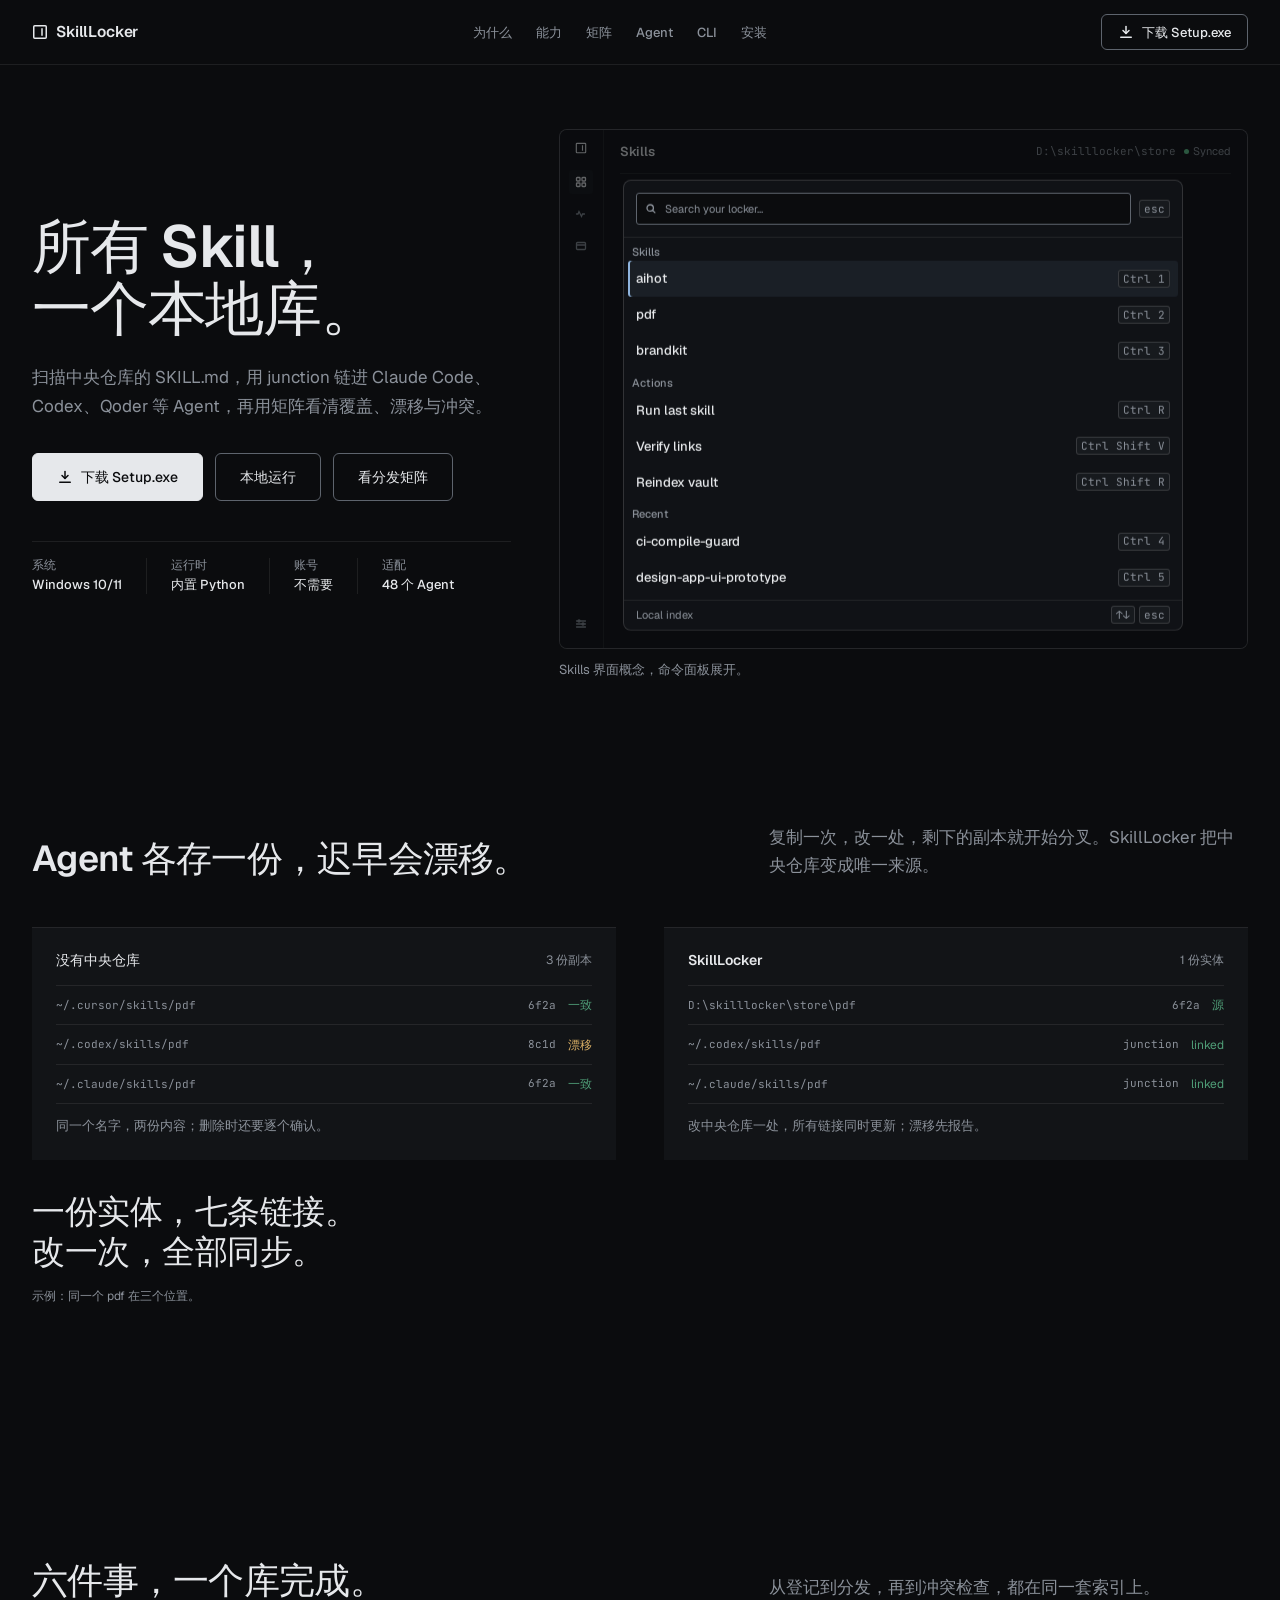
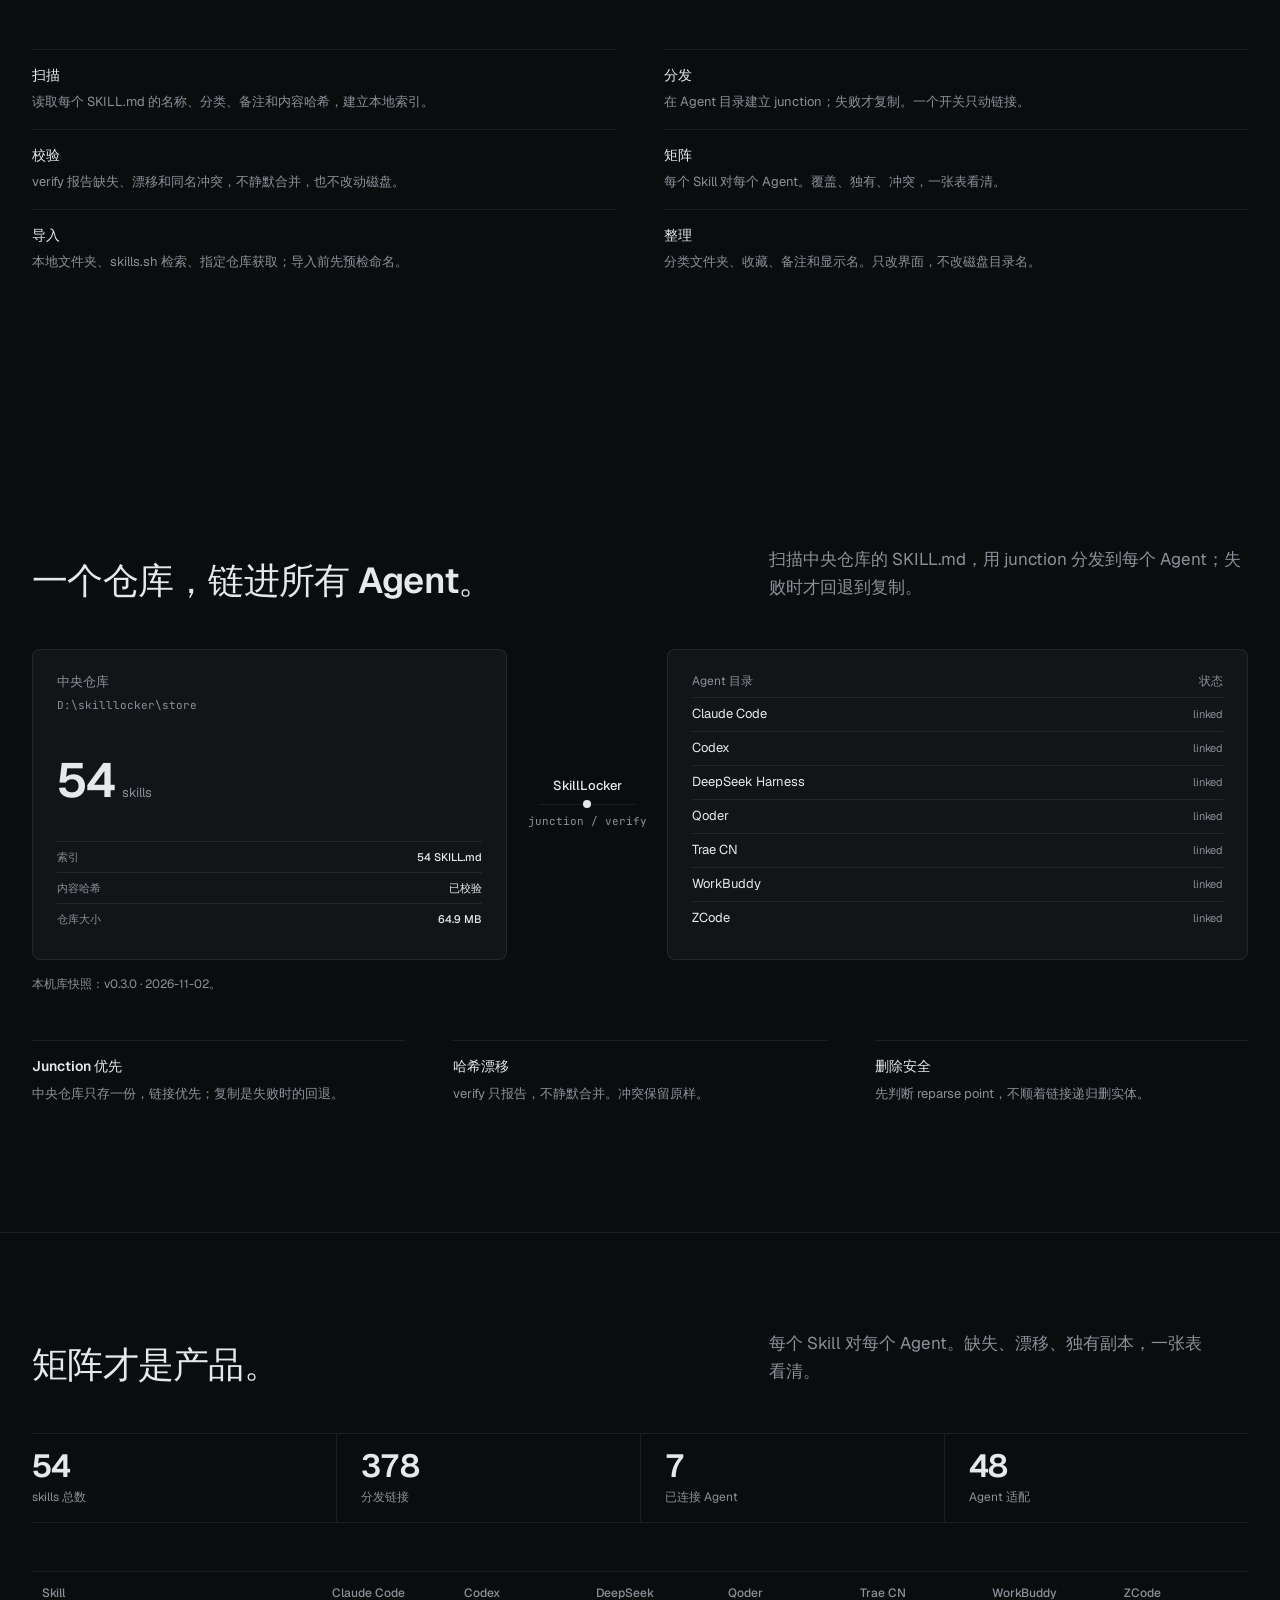
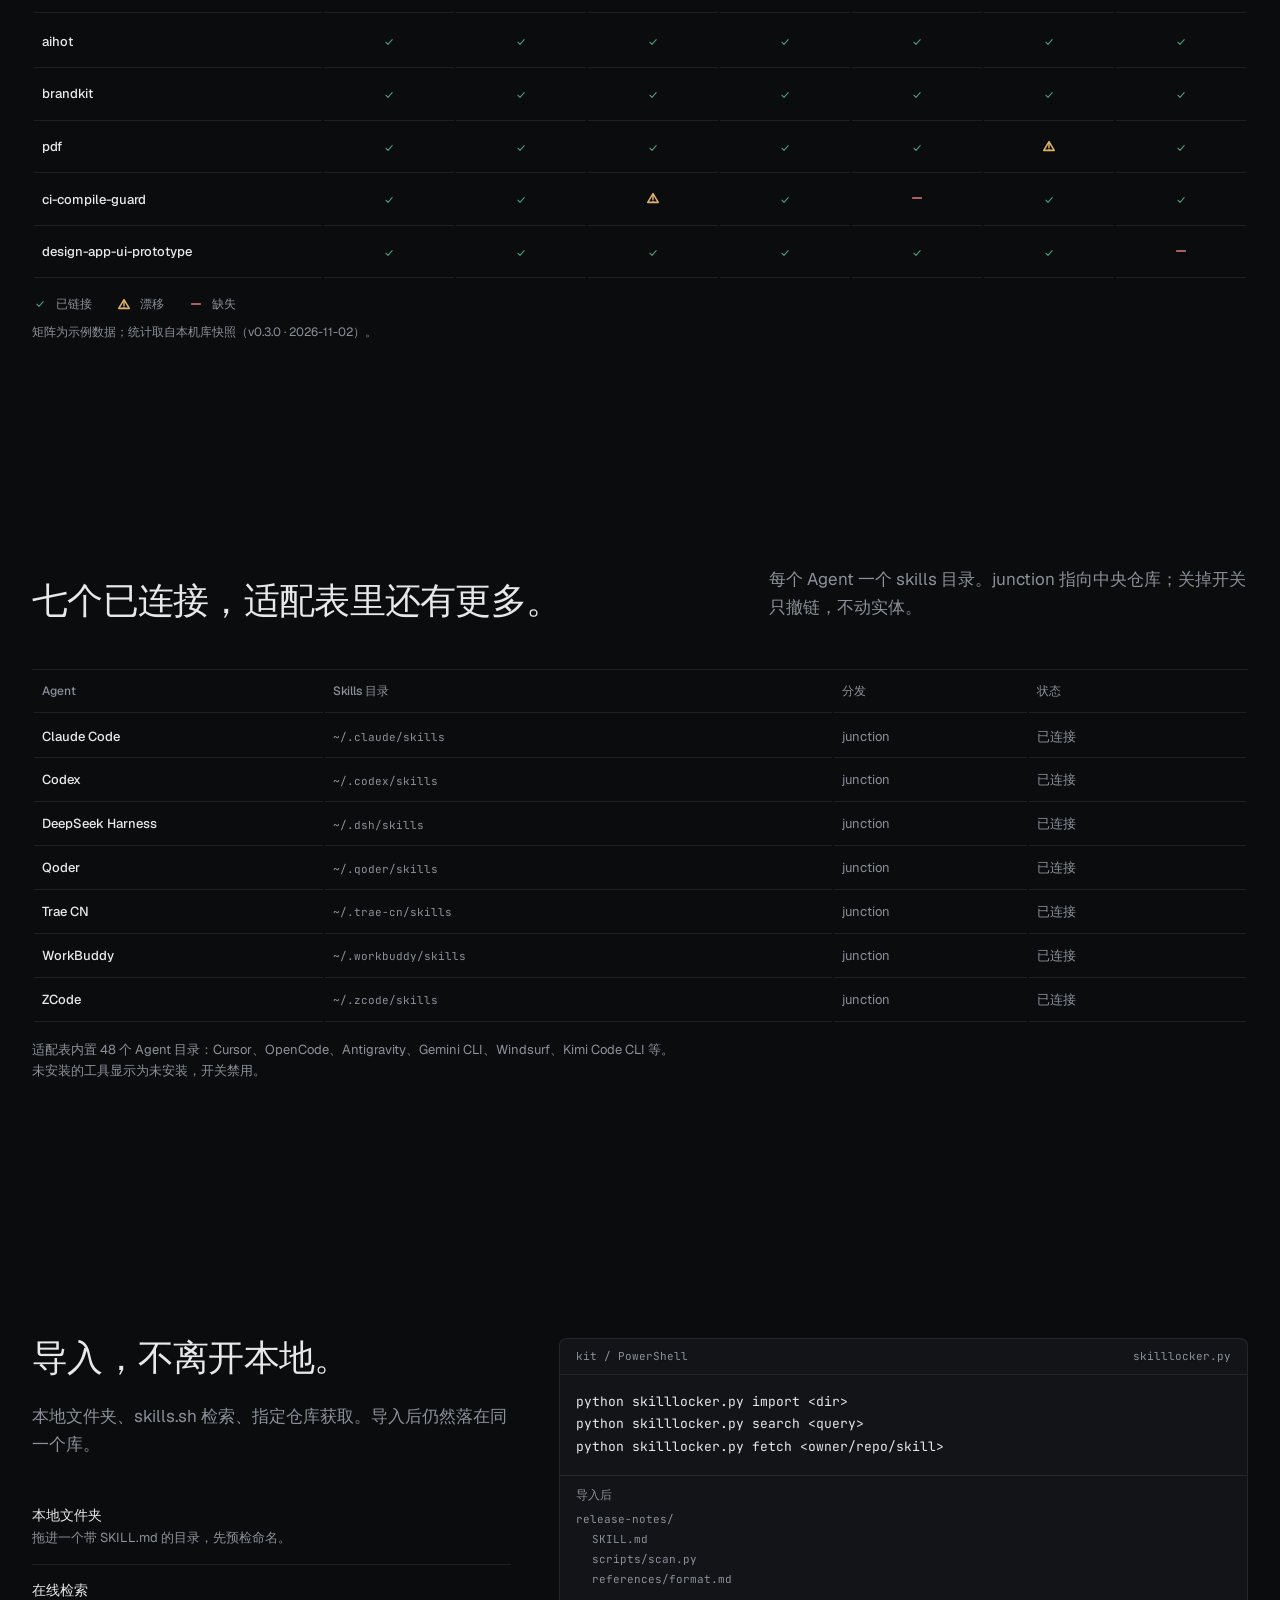
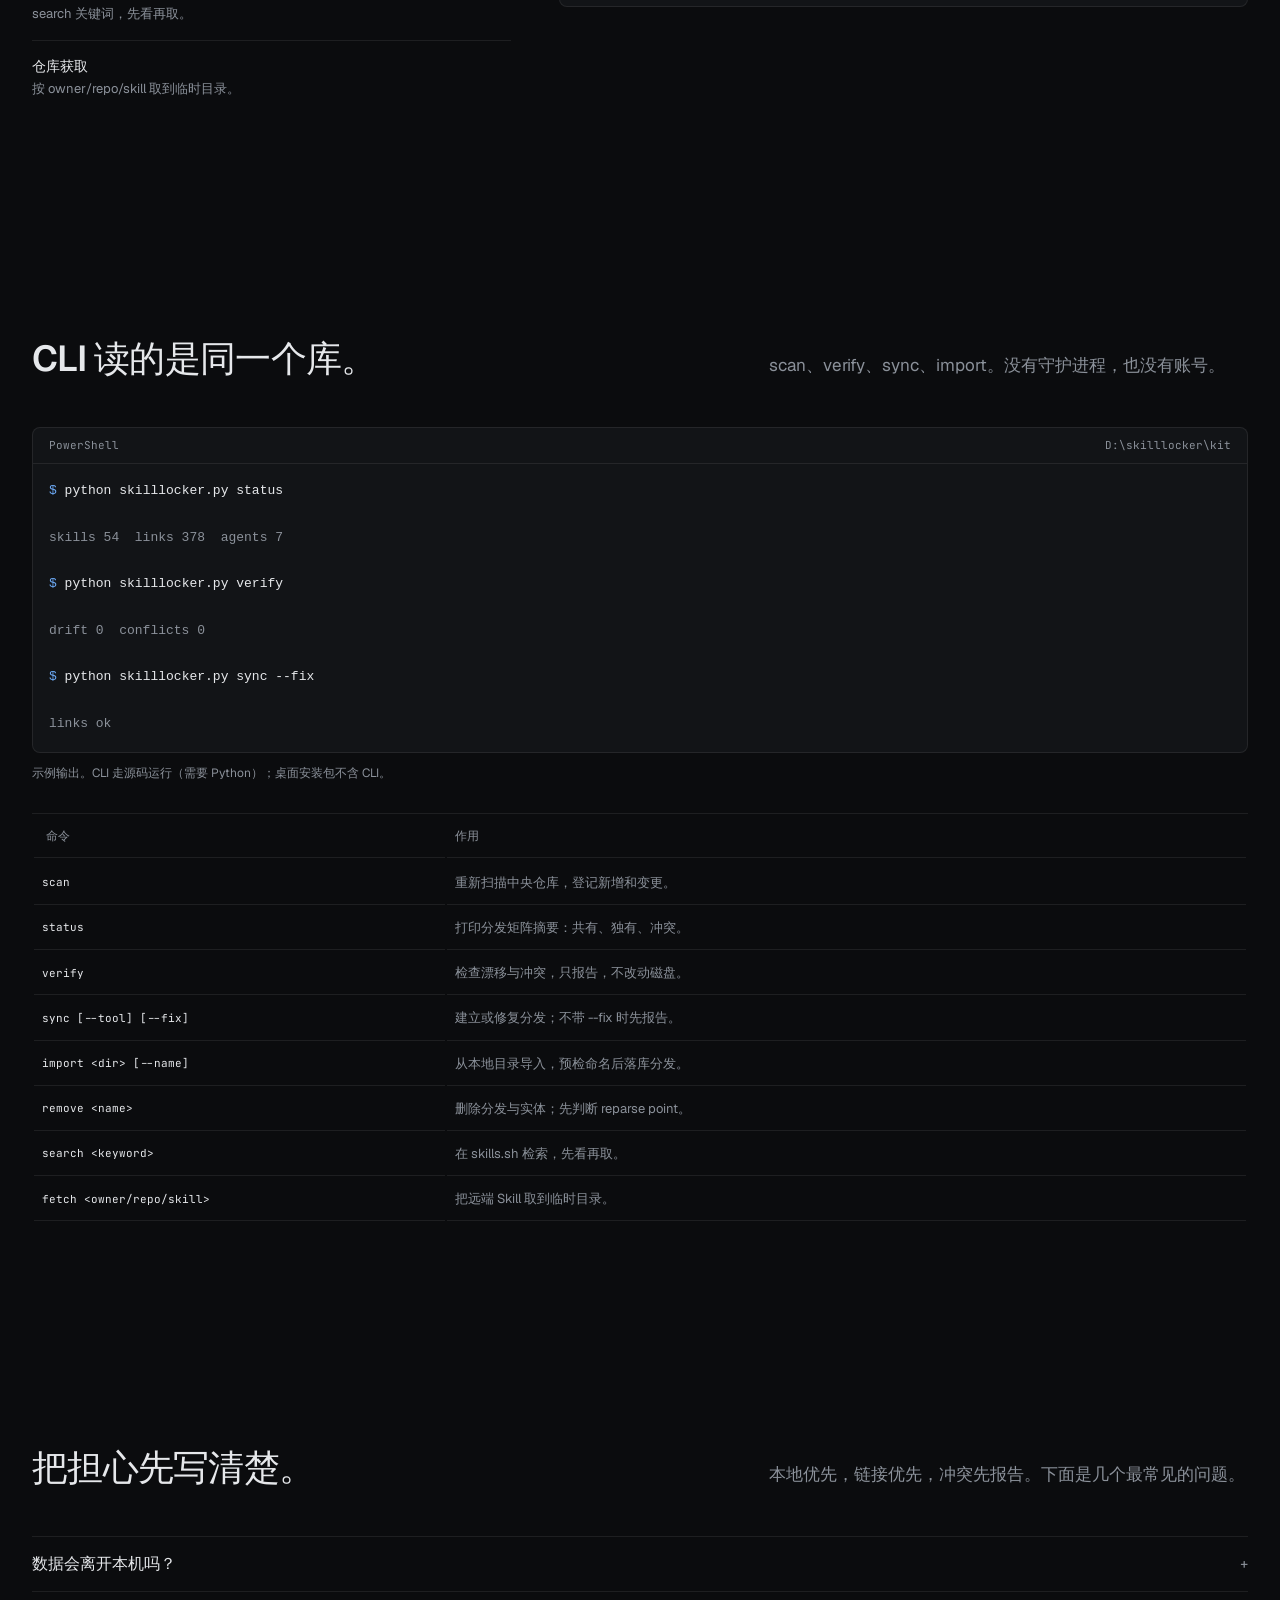
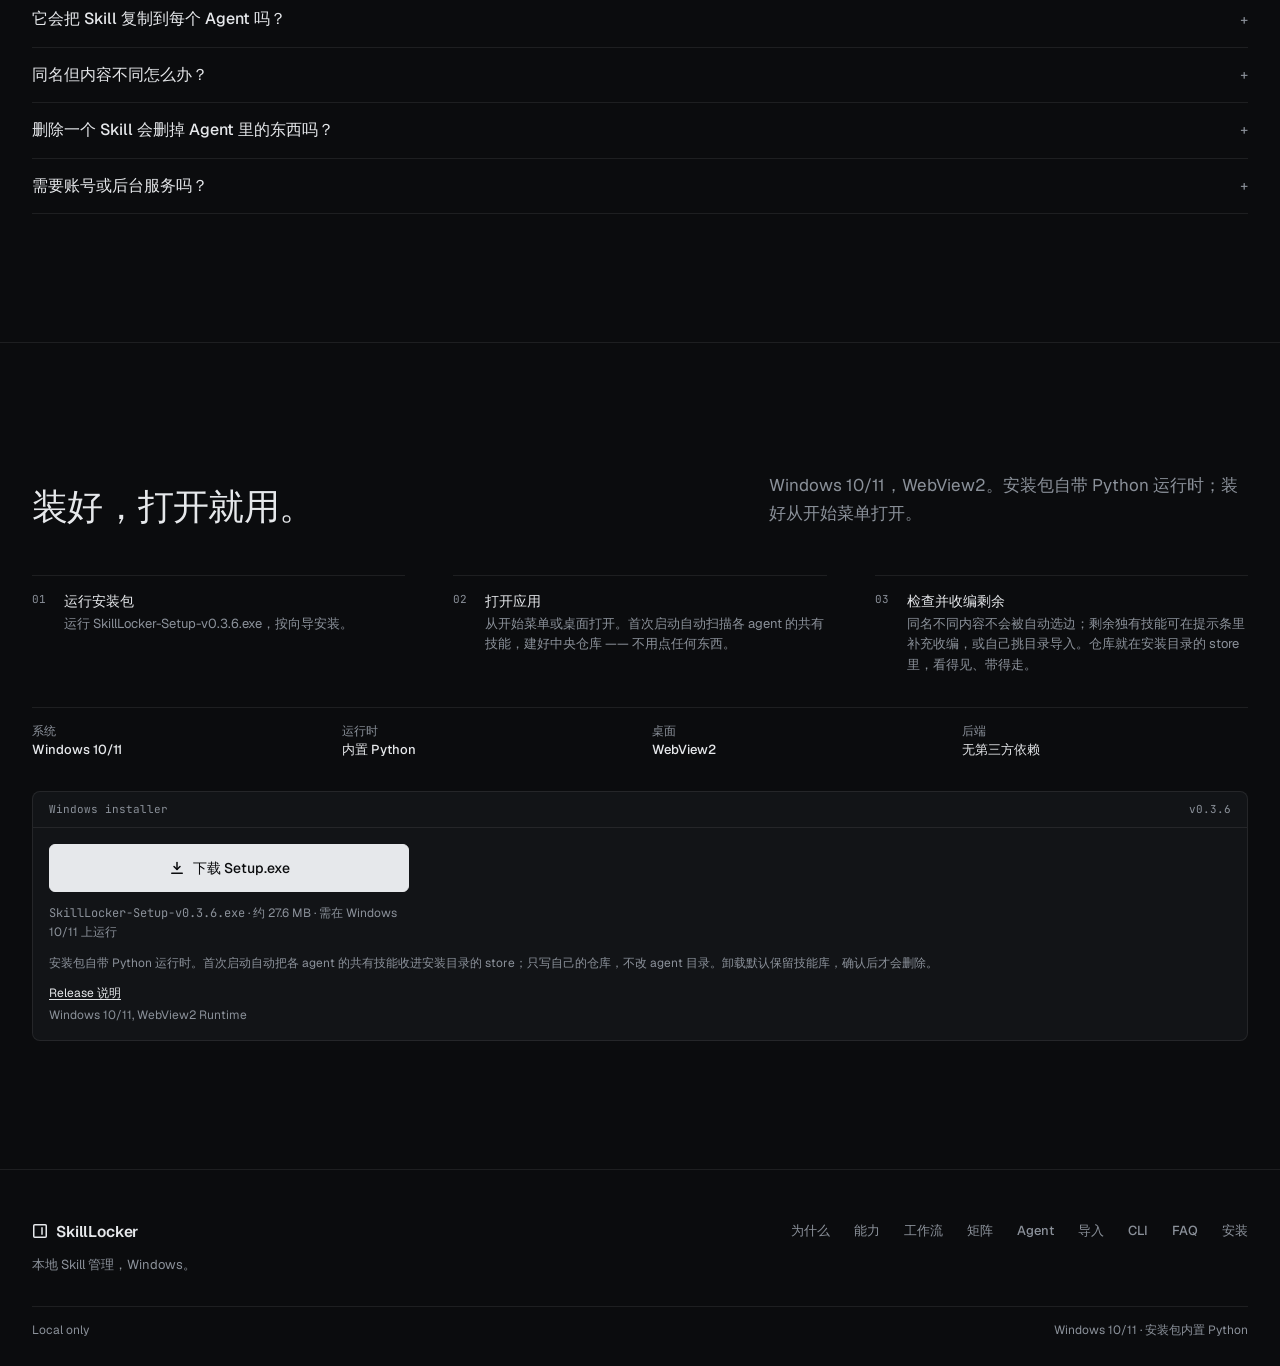
==== commit b64a1d0c: "chore(release): v0.3.6（智能体开关并发修复随包发布） 版本号 0.3.5→0.3.6：APP_VERSION、NSIS 安装包元数据与卸载表 DisplayVersion、 RE" ====
--- a/docs/index.html
+++ b/docs/index.html
@@ -33,10 +33,10 @@
     "name": "SkillLocker",
     "applicationCategory": "DeveloperApplication",
     "operatingSystem": "Windows 10, Windows 11",
-    "softwareVersion": "0.3.4",
+    "softwareVersion": "0.3.6",
     "url": "https://2026heshao.github.io/skilllocker/",
-    "downloadUrl": "https://2026heshao.github.io/skilllocker/SkillLocker-Setup-v0.3.4.exe",
-    "installUrl": "https://2026heshao.github.io/skilllocker/SkillLocker-Setup-v0.3.4.exe",
+    "downloadUrl": "https://2026heshao.github.io/skilllocker/SkillLocker-Setup-v0.3.6.exe",
+    "installUrl": "https://2026heshao.github.io/skilllocker/SkillLocker-Setup-v0.3.6.exe",
     "image": ["https://2026heshao.github.io/skilllocker/og-image.png", "https://2026heshao.github.io/skilllocker/screenshots/01-library.png"],
     "offers": { "@type": "Offer", "price": "0", "priceCurrency": "CNY" },
     "sameAs": "https://github.com/2026heshao/skilllocker"
@@ -64,7 +64,7 @@
         <a href="#cli">CLI</a>
         <a href="#install">安装</a>
       </nav>
-      <a class="btn btn--quiet nav-cta" href="SkillLocker-Setup-v0.3.4.exe" download="SkillLocker-Setup-v0.3.4.exe">
+      <a class="btn btn--quiet nav-cta" href="SkillLocker-Setup-v0.3.6.exe" download="SkillLocker-Setup-v0.3.6.exe">
         <svg class="btn__icon" viewBox="0 0 16 16" fill="none" stroke="currentColor" stroke-width="1.5" stroke-linecap="round" stroke-linejoin="round" aria-hidden="true" focusable="false">
           <path d="M8 2.5v6.75"></path>
           <path d="M5 6.5 8 9.5l3-3"></path>
@@ -82,7 +82,7 @@
           <h1>所有 Skill，<span class="hero__line">一个本地库。</span></h1>
           <p class="lede">扫描中央仓库的 SKILL.md，用 junction 链进 Claude Code、Codex、Qoder 等 Agent，再用矩阵看清覆盖、漂移与冲突。</p>
           <div class="hero__actions">
-            <a class="btn btn--primary" href="SkillLocker-Setup-v0.3.4.exe" download="SkillLocker-Setup-v0.3.4.exe">
+            <a class="btn btn--primary" href="SkillLocker-Setup-v0.3.6.exe" download="SkillLocker-Setup-v0.3.6.exe">
               <svg class="btn__icon" viewBox="0 0 16 16" fill="none" stroke="currentColor" stroke-width="1.5" stroke-linecap="round" stroke-linejoin="round" aria-hidden="true" focusable="false">
                 <path d="M8 2.5v6.75"></path>
                 <path d="M5 6.5 8 9.5l3-3"></path>
@@ -621,7 +621,7 @@
         <ol class="steps steps--row">
           <li>
             <h3>运行安装包</h3>
-            <p>运行 SkillLocker-Setup-v0.3.4.exe，按向导安装。</p>
+            <p>运行 SkillLocker-Setup-v0.3.6.exe，按向导安装。</p>
           </li>
           <li>
             <h3>打开应用</h3>
@@ -639,9 +639,9 @@
           <div><dt>后端</dt><dd>无第三方依赖</dd></div>
         </dl>
         <div class="panel install__panel--wide">
-          <div class="panel__head"><span>Windows installer</span><span>v0.3.4</span></div>
+          <div class="panel__head"><span>Windows installer</span><span>v0.3.6</span></div>
           <div class="install__box">
-            <a class="btn btn--primary install__download" href="SkillLocker-Setup-v0.3.4.exe" download="SkillLocker-Setup-v0.3.4.exe">
+            <a class="btn btn--primary install__download" href="SkillLocker-Setup-v0.3.6.exe" download="SkillLocker-Setup-v0.3.6.exe">
               <svg class="btn__icon" viewBox="0 0 16 16" fill="none" stroke="currentColor" stroke-width="1.5" stroke-linecap="round" stroke-linejoin="round" aria-hidden="true" focusable="false">
                 <path d="M8 2.5v6.75"></path>
                 <path d="M5 6.5 8 9.5l3-3"></path>
@@ -649,9 +649,9 @@
               </svg>
               <span>下载 Setup.exe</span>
             </a>
-            <p class="install__hint"><span class="mono">SkillLocker-Setup-v0.3.4.exe</span> · 约 27.6 MB · 需在 Windows 10/11 上运行</p>
+            <p class="install__hint"><span class="mono">SkillLocker-Setup-v0.3.6.exe</span> · 约 27.6 MB · 需在 Windows 10/11 上运行</p>
             <p class="install__note">安装包自带 Python 运行时。首次启动自动把各 agent 的共有技能收进安装目录的 store；只写自己的仓库，不改 agent 目录。卸载默认保留技能库，确认后才会删除。</p>
-            <p class="install__release"><a href="https://github.com/2026heshao/skilllocker/releases/tag/v0.3.4">Release 说明</a><span>Windows 10/11, WebView2 Runtime</span></p>
+            <p class="install__release"><a href="https://github.com/2026heshao/skilllocker/releases/tag/v0.3.6">Release 说明</a><span>Windows 10/11, WebView2 Runtime</span></p>
           </div>
         </div>
       </div>
